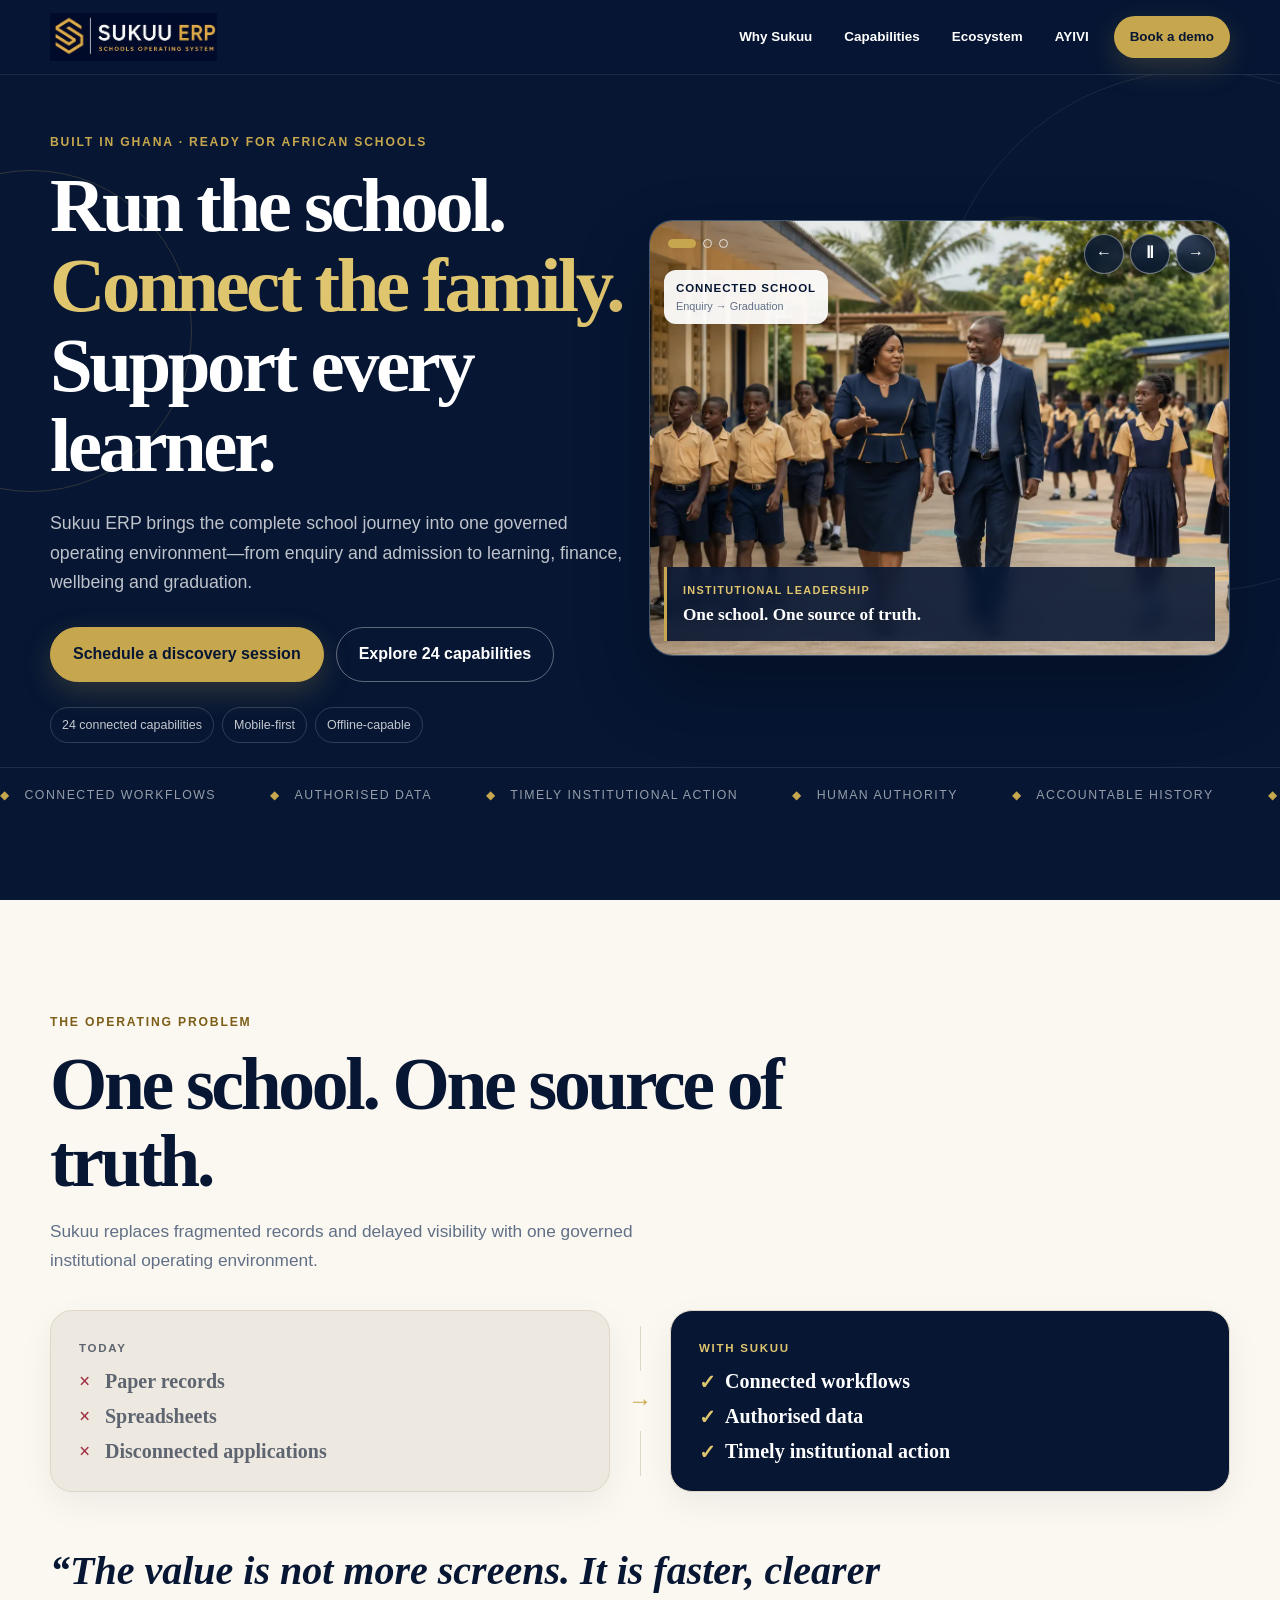
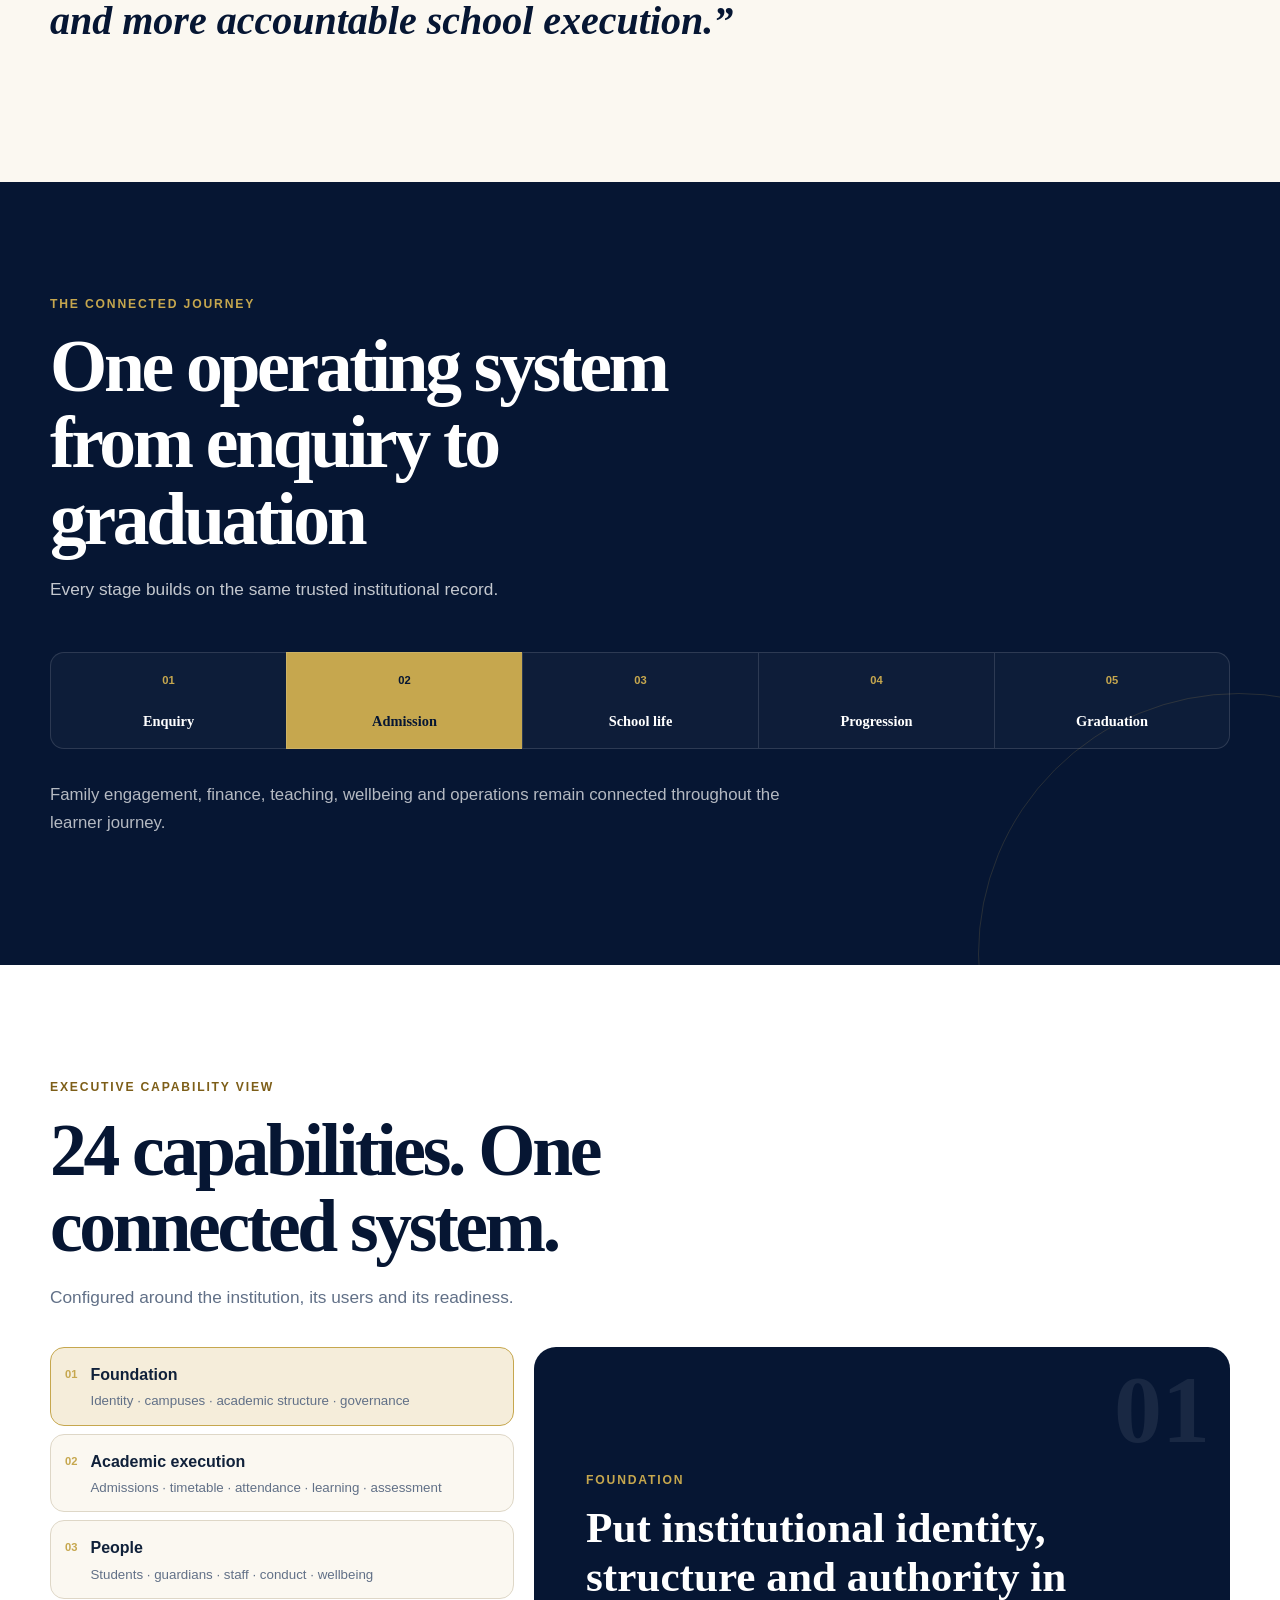
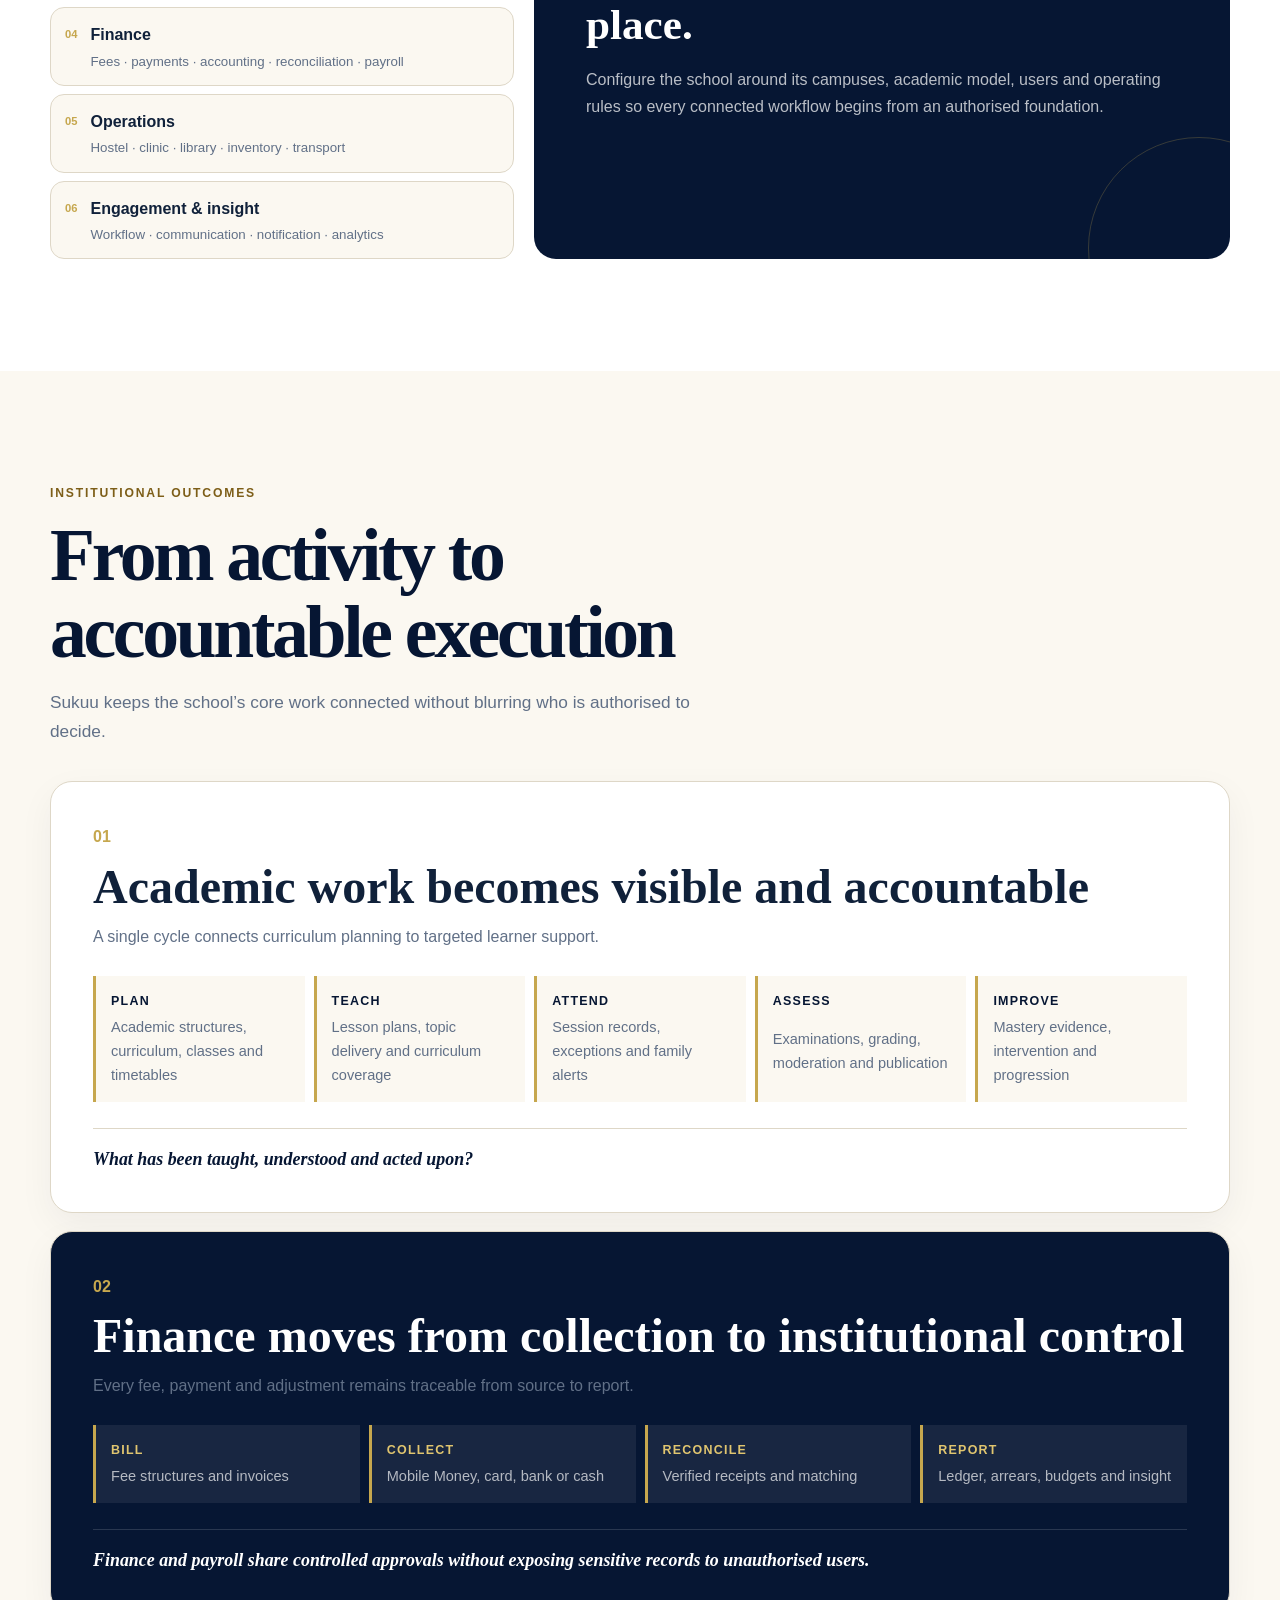
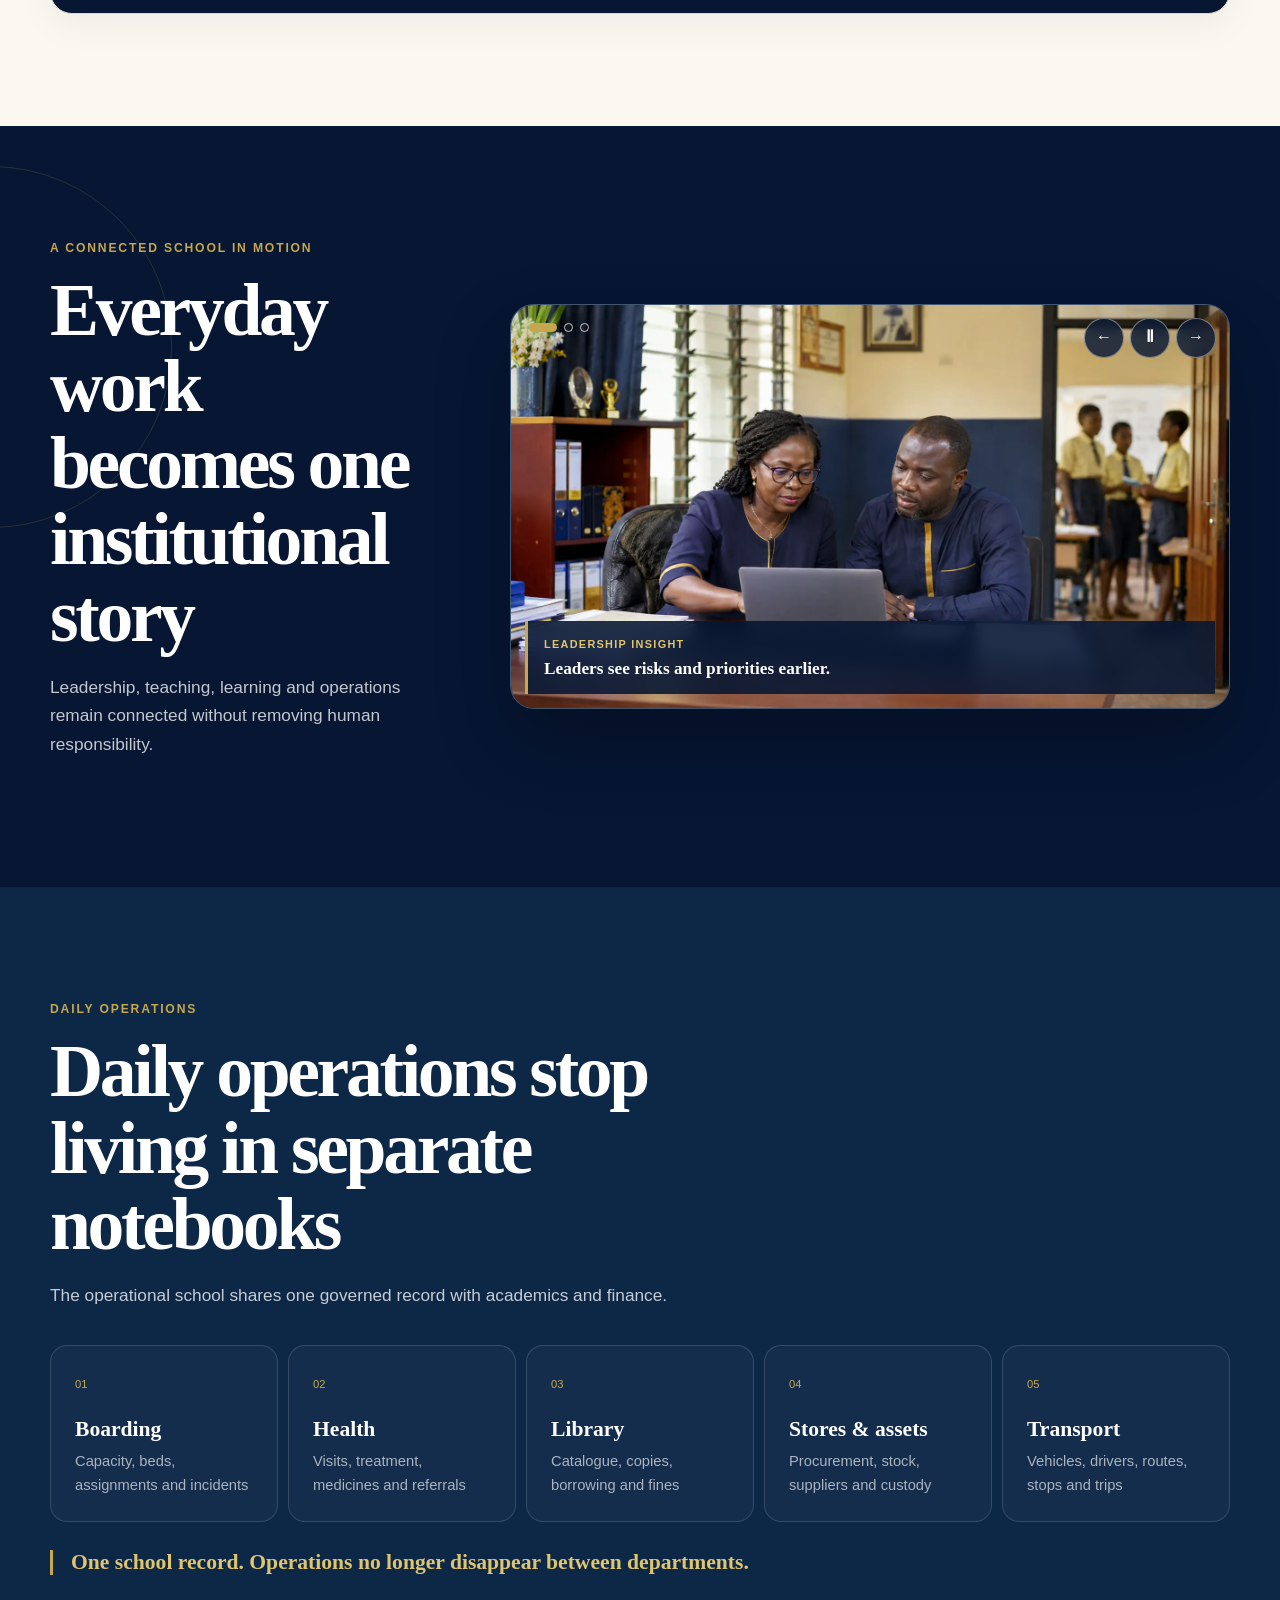
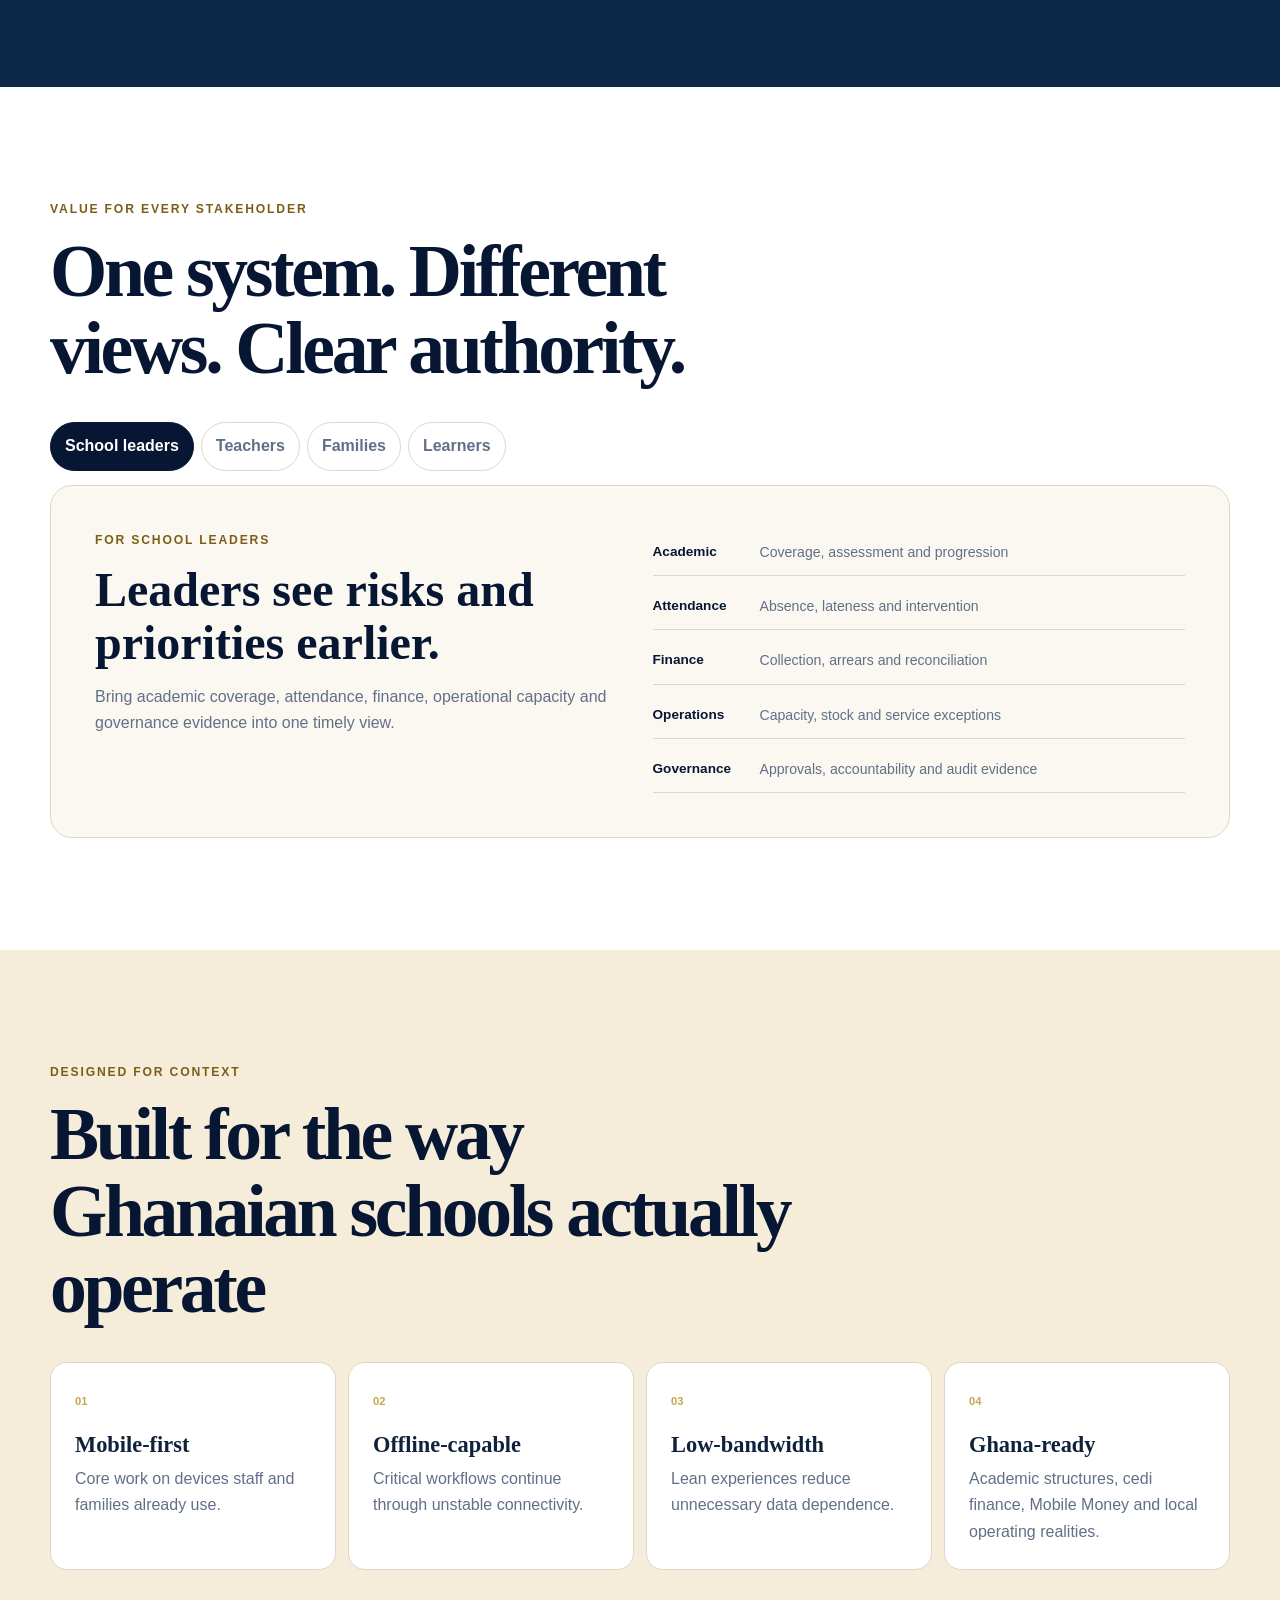
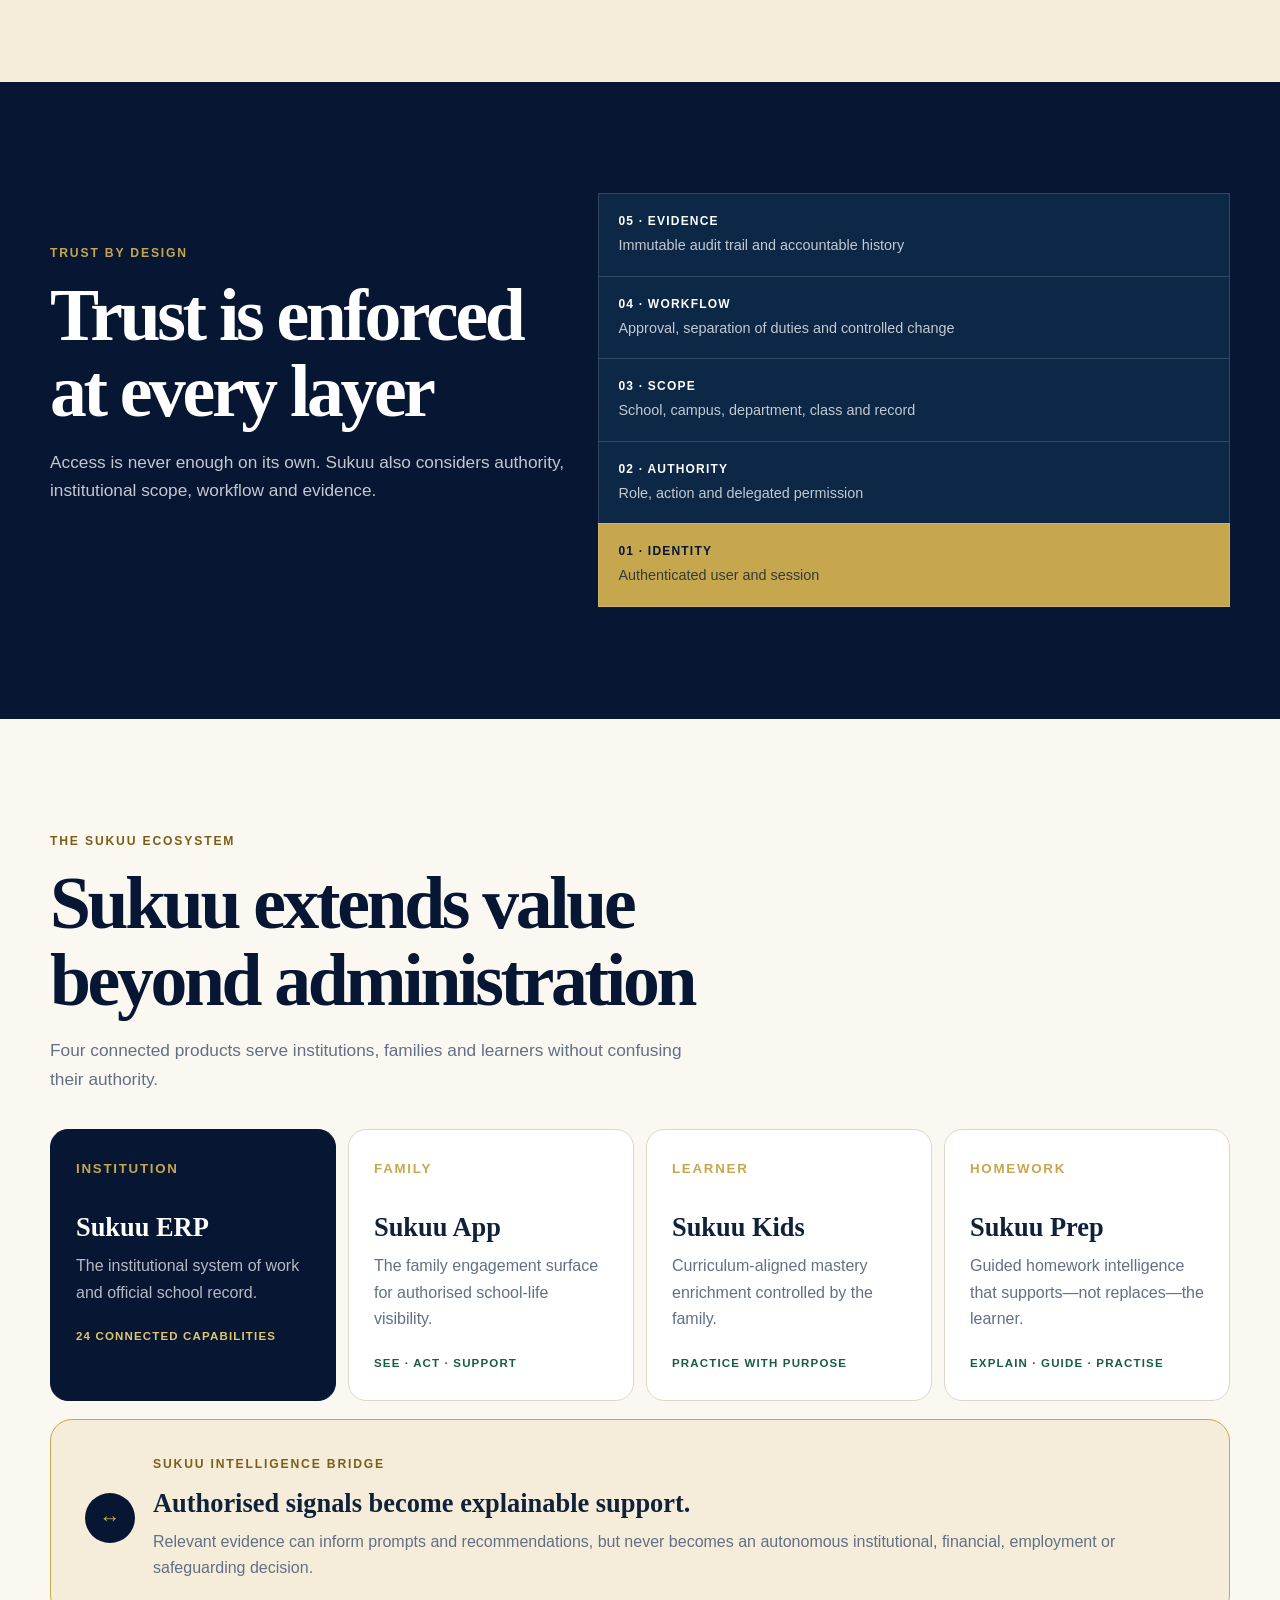
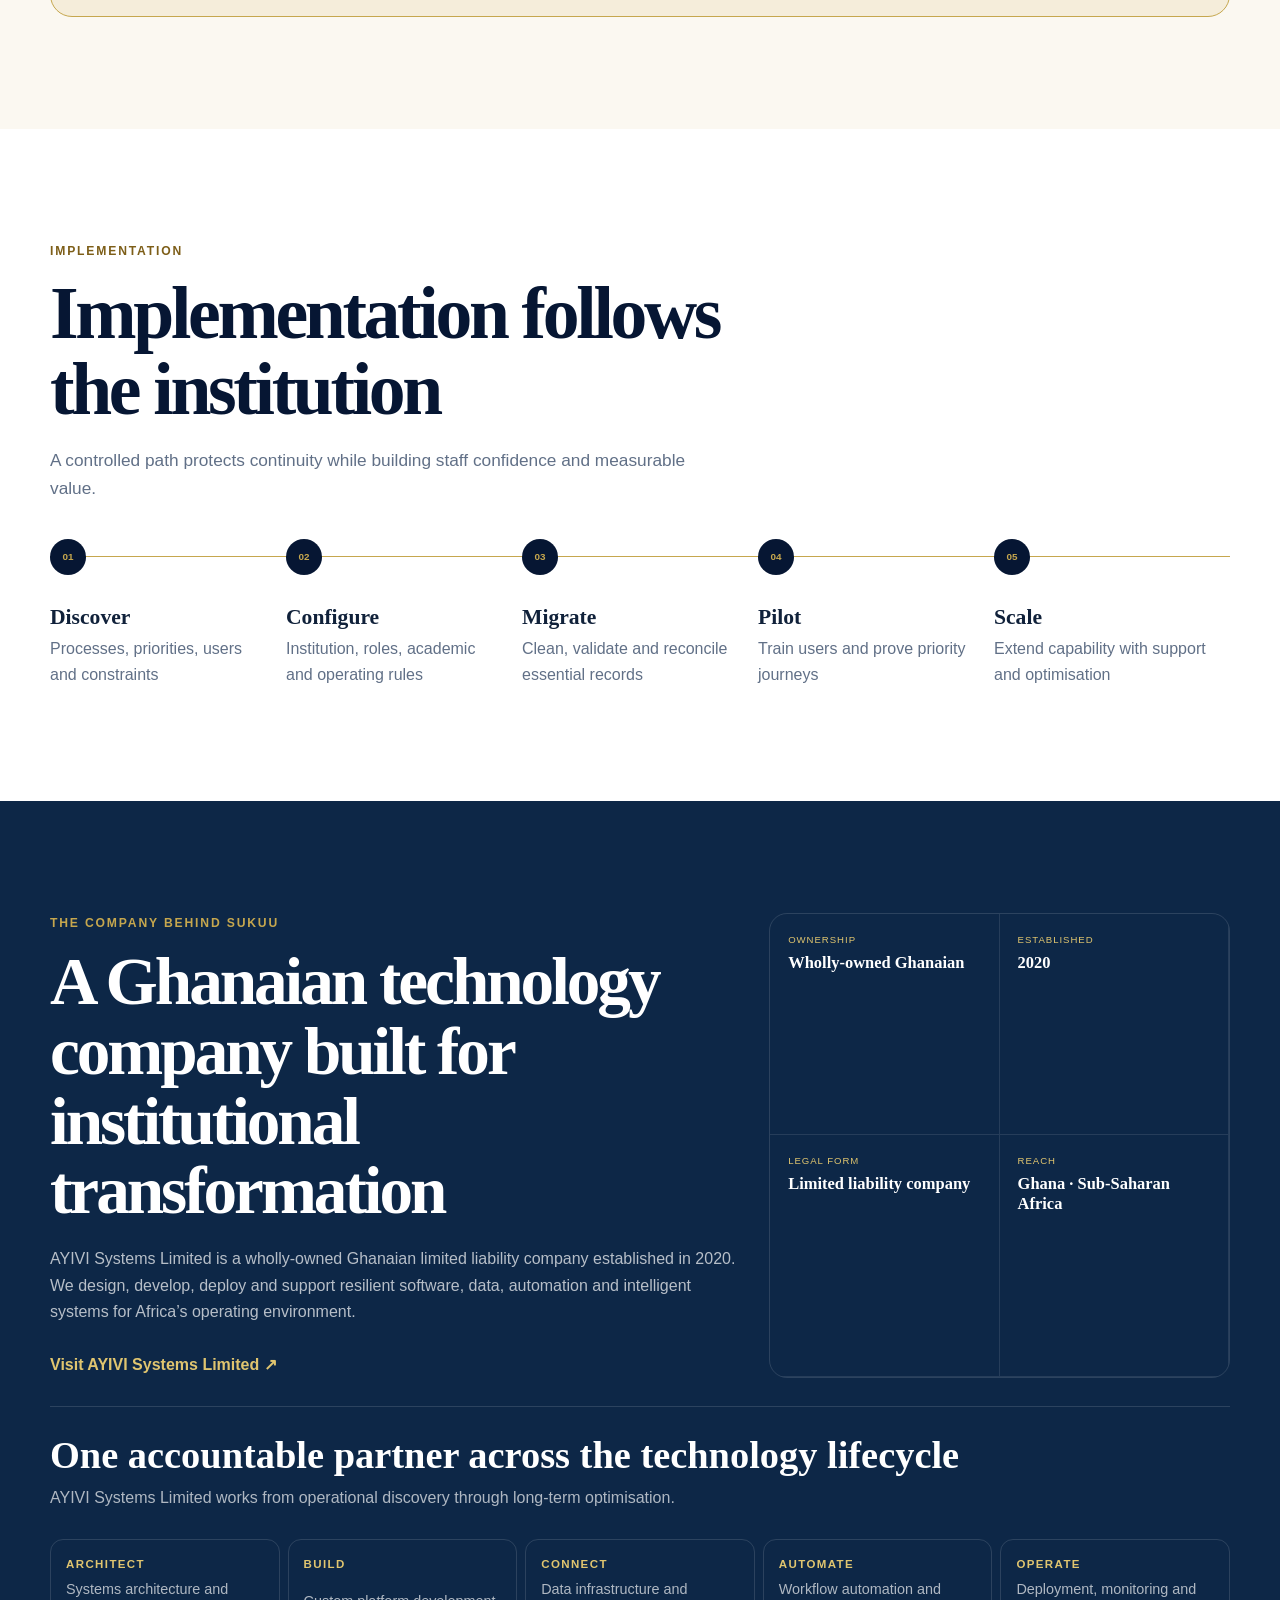
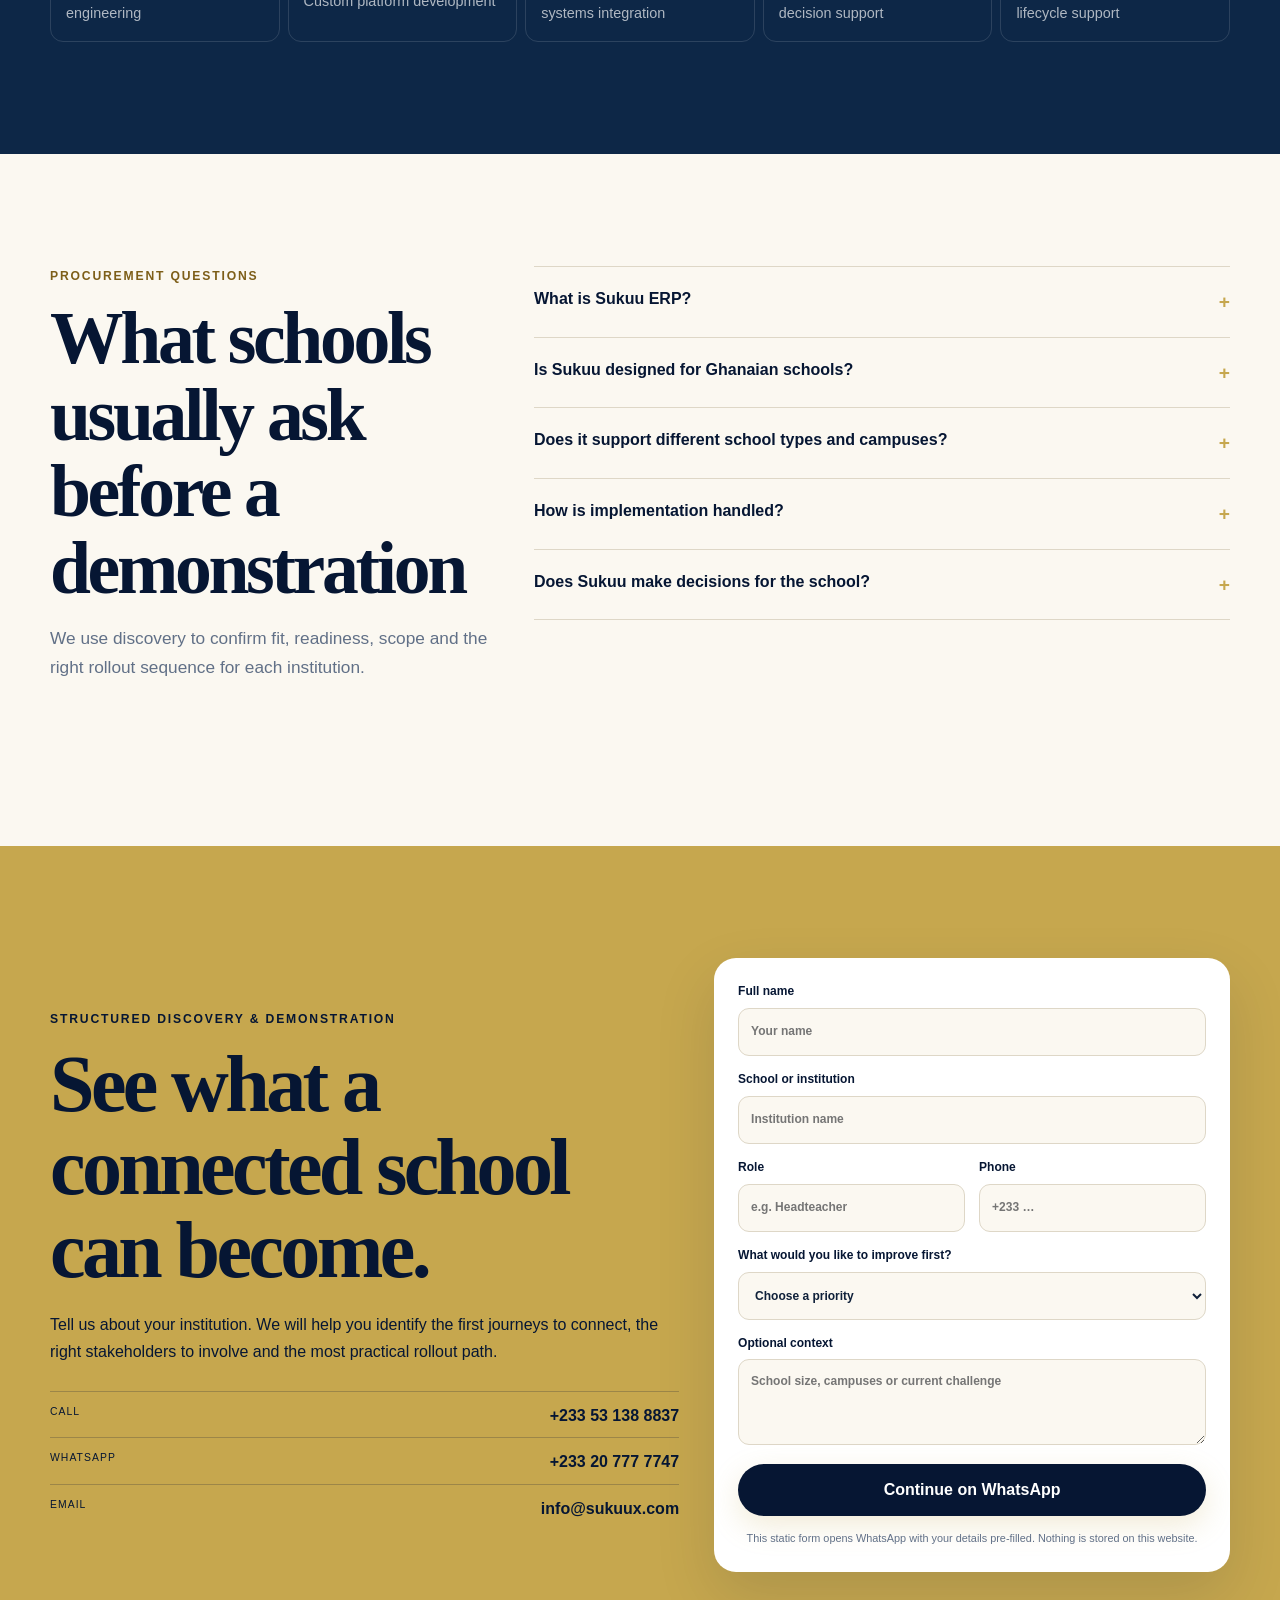
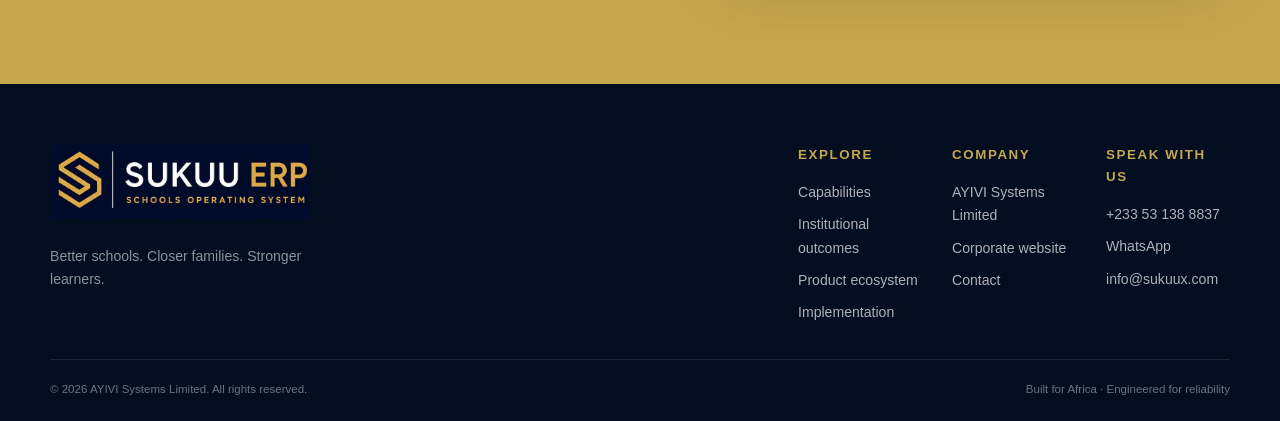
==== index.html @ a7140081 "Launch comprehensive Sukuu ERP website - Fix apple-touch-icon.png transparent background (was render" ====
<!doctype html>
<html lang="en-GH">
<head>
  <meta charset="utf-8">
  <meta name="viewport" content="width=device-width,initial-scale=1,viewport-fit=cover">
  <title>Sukuu ERP | Ghana's Connected School Operating System</title>
  <meta name="description" content="Run the school, connect families and support every learner with Sukuu ERP: 24 connected capabilities built in Ghana for academic, finance, people and school operations.">
  <meta name="author" content="AYIVI Systems Limited">
  <meta name="application-name" content="Sukuu ERP">
  <meta name="robots" content="index,follow,max-image-preview:large,max-snippet:-1,max-video-preview:-1">
  <meta name="googlebot" content="index,follow,max-image-preview:large,max-snippet:-1,max-video-preview:-1">
  <meta name="theme-color" content="#061633">
  <meta name="color-scheme" content="light">
  <link rel="canonical" href="https://sukuux.com/">
  <link rel="alternate" hreflang="en-GH" href="https://sukuux.com/">
  <link rel="alternate" hreflang="x-default" href="https://sukuux.com/">
  <link rel="icon" href="/favicon.ico" sizes="any">
  <link rel="icon" type="image/png" sizes="48x48" href="/assets/icons/favicon-48x48.png">
  <link rel="icon" type="image/png" sizes="192x192" href="/assets/icons/icon-192.png">
  <link rel="apple-touch-icon" sizes="180x180" href="/assets/icons/apple-touch-icon.png">
  <link rel="manifest" href="/site.webmanifest">
  <link rel="stylesheet" href="assets/css/styles.css">

  <meta property="og:type" content="website">
  <meta property="og:site_name" content="Sukuu ERP">
  <meta property="og:locale" content="en_GH">
  <meta property="og:title" content="Sukuu ERP | One school. One source of truth.">
  <meta property="og:description" content="A connected operating system for the complete school journey—built in Ghana for African education realities.">
  <meta property="og:url" content="https://sukuux.com/">
  <meta property="og:image" content="https://sukuux.com/assets/social/sukuu-social-share-1200x630.png">
  <meta property="og:image:width" content="1200">
  <meta property="og:image:height" content="630">
  <meta property="og:image:alt" content="Sukuu ERP—one connected operating system for schools, families and learners.">
  <meta name="twitter:card" content="summary_large_image">
  <meta name="twitter:title" content="Sukuu ERP | One school. One source of truth.">
  <meta name="twitter:description" content="24 connected capabilities for faster, clearer and more accountable school execution.">
  <meta name="twitter:image" content="https://sukuux.com/assets/social/sukuu-social-share-1200x630.png">

  <script type="application/ld+json">
  {
    "@context":"https://schema.org",
    "@graph":[
      {"@type":"Organization","@id":"https://sukuux.com/#publisher","name":"AYIVI Systems Limited","url":"https://www.ayivisolutions.com/","foundingDate":"2020","areaServed":[{"@type":"Country","name":"Ghana"},{"@type":"Place","name":"Sub-Saharan Africa"}],"contactPoint":[{"@type":"ContactPoint","contactType":"sales","telephone":"+233531388837","email":"info@sukuux.com","availableLanguage":["English"]}]},
      {"@type":"WebSite","@id":"https://sukuux.com/#website","url":"https://sukuux.com/","name":"Sukuu ERP","description":"A connected school operating system built in Ghana.","inLanguage":"en-GH","publisher":{"@id":"https://sukuux.com/#publisher"}},
      {"@type":"SoftwareApplication","@id":"https://sukuux.com/#software","name":"Sukuu ERP","alternateName":"Sukuu Operating System","applicationCategory":"BusinessApplication","applicationSubCategory":"School management system","operatingSystem":"Web and mobile","url":"https://sukuux.com/","description":"A connected institutional school operating system bringing academics, people, finance, operations, engagement and insight together.","publisher":{"@id":"https://sukuux.com/#publisher"},"areaServed":[{"@type":"Country","name":"Ghana"},{"@type":"Place","name":"Sub-Saharan Africa"}],"audience":{"@type":"Audience","audienceType":"Schools, school leaders, educators, administrators, families and learners"}},
      {"@type":"FAQPage","mainEntity":[
        {"@type":"Question","name":"What is Sukuu ERP?","acceptedAnswer":{"@type":"Answer","text":"Sukuu ERP is a connected institutional operating system that helps schools manage academic work, people, finance, daily operations, communication and leadership insight from one governed environment."}},
        {"@type":"Question","name":"Is Sukuu designed for Ghanaian schools?","acceptedAnswer":{"@type":"Answer","text":"Yes. Sukuu is mobile-first, low-bandwidth conscious, offline-capable for critical work and designed around Ghanaian academic, currency, payment and operating realities."}},
        {"@type":"Question","name":"Does Sukuu support multiple campuses?","acceptedAnswer":{"@type":"Answer","text":"Yes. Sukuu can be configured around an institution's campuses, departments, academic structures, roles and operating policies."}},
        {"@type":"Question","name":"How is implementation handled?","acceptedAnswer":{"@type":"Answer","text":"Implementation follows five controlled stages: discover, configure, migrate, pilot and scale. The priority is to prove the most important school journeys before expanding."}},
        {"@type":"Question","name":"Does Sukuu make decisions for schools?","acceptedAnswer":{"@type":"Answer","text":"No. Sukuu provides authorised evidence, explainable prompts and recommendations. Institutional, safeguarding, academic, financial and employment authority remains with accountable people."}}
      ]}
    ]
  }
  </script>
</head>
<body>
  <a class="skip-link" href="#main">Skip to main content</a>
  <header class="site-header" id="top">
    <span class="scroll-progress" aria-hidden="true"></span>
    <div class="container nav-wrap">
      <a class="brand" href="#top" aria-label="Sukuu ERP home"><img class="brand-logo" src="assets/brand/sukuu-erp-official-logo.webp" width="720" height="206" alt="Sukuu ERP — Schools Operating System"></a>
      <button class="menu-toggle" type="button" aria-expanded="false" aria-controls="primary-nav"><span></span><span></span><span></span><span class="sr-only">Open menu</span></button>
      <nav id="primary-nav" class="primary-nav" aria-label="Primary navigation">
        <a href="#why">Why Sukuu</a>
        <a href="#capabilities">Capabilities</a>
        <a href="#ecosystem">Ecosystem</a>
        <a href="#company">AYIVI</a>
        <a class="button button-small" href="#demo">Book a demo</a>
      </nav>
    </div>
  </header>

  <main id="main">
    <section class="hero">
      <div class="hero-glow" aria-hidden="true"></div>
      <div class="container hero-grid">
        <div class="hero-copy reveal">
          <p class="eyebrow">Built in Ghana · Ready for African schools</p>
          <h1>Run the school.<br><span>Connect the family.</span><br>Support every learner.</h1>
          <p class="hero-lead">Sukuu ERP brings the complete school journey into one governed operating environment—from enquiry and admission to learning, finance, wellbeing and graduation.</p>
          <div class="button-row">
            <a class="button" href="#demo">Schedule a discovery session</a>
            <a class="button button-ghost" href="#capabilities">Explore 24 capabilities</a>
          </div>
          <div class="hero-proof" aria-label="Sukuu strengths">
            <span>24 connected capabilities</span><span>Mobile-first</span><span>Offline-capable</span>
          </div>
        </div>
        <div class="media-carousel hero-carousel reveal" data-carousel data-interval="5200" aria-label="Sukuu school environment stories">
          <div class="carousel-viewport">
            <figure class="carousel-slide active" data-slide><img src="assets/images/ghana-school-leadership.webp" width="1600" height="900" fetchpriority="high" alt="Ghanaian private basic-school leaders walking through campus with primary and junior-high learners"><figcaption><small>Institutional leadership</small><strong>One school. One source of truth.</strong></figcaption></figure>
            <figure class="carousel-slide" data-slide><img src="assets/images/ghana-classroom-learning.webp" width="1600" height="900" loading="lazy" alt="Ghanaian lower-primary teacher guiding pupils in a private-school classroom"><figcaption><small>Academic execution</small><strong>Teaching becomes visible and accountable.</strong></figcaption></figure>
            <figure class="carousel-slide" data-slide><img src="assets/images/ghana-family-engagement.webp" width="1600" height="900" loading="lazy" alt="Ghanaian father and lower-primary son reviewing a school update together"><figcaption><small>Family engagement</small><strong>Families receive timely, actionable visibility.</strong></figcaption></figure>
          </div>
          <div class="carousel-badge"><b>Connected school</b><span>Enquiry → Graduation</span></div>
          <div class="carousel-controls"><button type="button" data-carousel-prev aria-label="Previous slide">←</button><button type="button" data-carousel-toggle aria-label="Pause slideshow" aria-pressed="false">Ⅱ</button><button type="button" data-carousel-next aria-label="Next slide">→</button></div>
          <div class="carousel-dots" role="group" aria-label="Choose hero slide"><button class="active" type="button" data-carousel-dot="0" aria-label="Show leadership slide" aria-current="true"></button><button type="button" data-carousel-dot="1" aria-label="Show classroom slide"></button><button type="button" data-carousel-dot="2" aria-label="Show family slide"></button></div>
        </div>
      </div>
      <div class="principles" aria-label="Platform principles"><div class="ticker"><span>Connected workflows</span><span>Authorised data</span><span>Timely institutional action</span><span>Human authority</span><span>Accountable history</span><span>Connected workflows</span></div></div>
    </section>

    <section class="section problem" id="why">
      <div class="container">
        <div class="section-head reveal"><p class="eyebrow">The operating problem</p><h2>One school. One source of truth.</h2><p>Sukuu replaces fragmented records and delayed visibility with one governed institutional operating environment.</p></div>
        <div class="before-after reveal">
          <article class="state-card state-before"><p>Today</p><ul><li>Paper records</li><li>Spreadsheets</li><li>Disconnected applications</li></ul></article>
          <div class="transform" aria-hidden="true"><span></span><b>→</b><span></span></div>
          <article class="state-card state-after"><p>With Sukuu</p><ul><li>Connected workflows</li><li>Authorised data</li><li>Timely institutional action</li></ul></article>
        </div>
        <blockquote class="statement reveal">“The value is not more screens. It is faster, clearer and more accountable school execution.”</blockquote>
      </div>
    </section>

    <section class="section journey" id="journey">
      <div class="container">
        <div class="section-head light reveal"><p class="eyebrow">The connected journey</p><h2>One operating system from enquiry to graduation</h2><p>Every stage builds on the same trusted institutional record.</p></div>
        <ol class="journey-track reveal">
          <li class="active"><b>01</b><span>Enquiry</span></li><li><b>02</b><span>Admission</span></li><li><b>03</b><span>School life</span></li><li><b>04</b><span>Progression</span></li><li><b>05</b><span>Graduation</span></li>
        </ol>
        <p class="journey-note reveal">Family engagement, finance, teaching, wellbeing and operations remain connected throughout the learner journey.</p>
      </div>
    </section>

    <section class="section capabilities" id="capabilities">
      <div class="container">
        <div class="section-head reveal"><p class="eyebrow">Executive capability view</p><h2>24 capabilities. One connected system.</h2><p>Configured around the institution, its users and its readiness.</p></div>
        <div class="cluster-layout reveal">
          <div class="cluster-tabs" role="tablist" aria-label="Capability clusters">
            <button class="cluster-tab active" role="tab" aria-selected="true" data-cluster="foundation"><b>01</b><span>Foundation<small>Identity · campuses · academic structure · governance</small></span></button>
            <button class="cluster-tab" role="tab" aria-selected="false" data-cluster="academic"><b>02</b><span>Academic execution<small>Admissions · timetable · attendance · learning · assessment</small></span></button>
            <button class="cluster-tab" role="tab" aria-selected="false" data-cluster="people"><b>03</b><span>People<small>Students · guardians · staff · conduct · wellbeing</small></span></button>
            <button class="cluster-tab" role="tab" aria-selected="false" data-cluster="finance"><b>04</b><span>Finance<small>Fees · payments · accounting · reconciliation · payroll</small></span></button>
            <button class="cluster-tab" role="tab" aria-selected="false" data-cluster="operations"><b>05</b><span>Operations<small>Hostel · clinic · library · inventory · transport</small></span></button>
            <button class="cluster-tab" role="tab" aria-selected="false" data-cluster="engagement"><b>06</b><span>Engagement &amp; insight<small>Workflow · communication · notification · analytics</small></span></button>
          </div>
          <div class="cluster-panel" id="cluster-panel" role="tabpanel" aria-live="polite">
            <span class="panel-number">01</span><p class="eyebrow">Foundation</p><h3>Put institutional identity, structure and authority in place.</h3><p>Configure the school around its campuses, academic model, users and operating rules so every connected workflow begins from an authorised foundation.</p>
          </div>
        </div>
      </div>
    </section>

    <section class="section outcomes" id="outcomes">
      <div class="container">
        <div class="section-head reveal"><p class="eyebrow">Institutional outcomes</p><h2>From activity to accountable execution</h2><p>Sukuu keeps the school’s core work connected without blurring who is authorised to decide.</p></div>
        <div class="outcome-block reveal">
          <div class="outcome-intro"><span>01</span><h3>Academic work becomes visible and accountable</h3><p>A single cycle connects curriculum planning to targeted learner support.</p></div>
          <ol class="process-grid academic-process"><li><b>Plan</b><span>Academic structures, curriculum, classes and timetables</span></li><li><b>Teach</b><span>Lesson plans, topic delivery and curriculum coverage</span></li><li><b>Attend</b><span>Session records, exceptions and family alerts</span></li><li><b>Assess</b><span>Examinations, grading, moderation and publication</span></li><li><b>Improve</b><span>Mastery evidence, intervention and progression</span></li></ol>
          <blockquote>What has been taught, understood and acted upon?</blockquote>
        </div>
        <div class="outcome-block finance-block reveal">
          <div class="outcome-intro"><span>02</span><h3>Finance moves from collection to institutional control</h3><p>Every fee, payment and adjustment remains traceable from source to report.</p></div>
          <ol class="process-grid finance-process"><li><b>Bill</b><span>Fee structures and invoices</span></li><li><b>Collect</b><span>Mobile Money, card, bank or cash</span></li><li><b>Reconcile</b><span>Verified receipts and matching</span></li><li><b>Report</b><span>Ledger, arrears, budgets and insight</span></li></ol>
          <blockquote>Finance and payroll share controlled approvals without exposing sensitive records to unauthorised users.</blockquote>
        </div>
      </div>
    </section>

    <section class="section school-stories" aria-labelledby="school-stories-title">
      <div class="container school-stories-grid">
        <div class="section-head light reveal"><p class="eyebrow">A connected school in motion</p><h2 id="school-stories-title">Everyday work becomes one institutional story</h2><p>Leadership, teaching, learning and operations remain connected without removing human responsibility.</p></div>
        <div class="media-carousel story-carousel reveal" data-carousel data-interval="6000" aria-label="Connected school stories">
          <div class="carousel-viewport">
            <figure class="carousel-slide active" data-slide><img src="assets/images/ghana-school-administration.webp" width="1600" height="900" loading="lazy" alt="Ghanaian private basic-school leaders reviewing institutional records together"><figcaption><small>Leadership insight</small><strong>Leaders see risks and priorities earlier.</strong></figcaption></figure>
            <figure class="carousel-slide" data-slide><img src="assets/images/ghana-science-learning.webp" width="1600" height="900" loading="lazy" alt="Ghanaian junior-high learners completing a supervised STEM activity in a private school"><figcaption><small>Learner progress</small><strong>Evidence supports purposeful teaching and intervention.</strong></figcaption></figure>
            <figure class="carousel-slide" data-slide><img src="assets/images/ghana-school-operations.webp" width="1600" height="900" loading="lazy" alt="Lower-primary and junior-high pupils arriving at a Ghanaian private basic school"><figcaption><small>Daily operations</small><strong>Important work no longer disappears between departments.</strong></figcaption></figure>
          </div>
          <div class="carousel-controls"><button type="button" data-carousel-prev aria-label="Previous slide">←</button><button type="button" data-carousel-toggle aria-label="Pause slideshow" aria-pressed="false">Ⅱ</button><button type="button" data-carousel-next aria-label="Next slide">→</button></div>
          <div class="carousel-dots" role="group" aria-label="Choose school story"><button class="active" type="button" data-carousel-dot="0" aria-label="Show leadership story" aria-current="true"></button><button type="button" data-carousel-dot="1" aria-label="Show learner story"></button><button type="button" data-carousel-dot="2" aria-label="Show operations story"></button></div>
        </div>
      </div>
    </section>

    <section class="section operations-story">
      <div class="container">
        <div class="section-head light reveal"><p class="eyebrow">Daily operations</p><h2>Daily operations stop living in separate notebooks</h2><p>The operational school shares one governed record with academics and finance.</p></div>
        <div class="ops-grid reveal"><article><span>01</span><h3>Boarding</h3><p>Capacity, beds, assignments and incidents</p></article><article><span>02</span><h3>Health</h3><p>Visits, treatment, medicines and referrals</p></article><article><span>03</span><h3>Library</h3><p>Catalogue, copies, borrowing and fines</p></article><article><span>04</span><h3>Stores &amp; assets</h3><p>Procurement, stock, suppliers and custody</p></article><article><span>05</span><h3>Transport</h3><p>Vehicles, drivers, routes, stops and trips</p></article></div>
        <p class="ops-note reveal">One school record. Operations no longer disappear between departments.</p>
      </div>
    </section>

    <section class="section stakeholders" id="stakeholders">
      <div class="container">
        <div class="section-head reveal"><p class="eyebrow">Value for every stakeholder</p><h2>One system. Different views. Clear authority.</h2></div>
        <div class="stakeholder-tabs reveal" role="tablist"><button class="stake-tab active" data-stake="leaders" aria-selected="true">School leaders</button><button class="stake-tab" data-stake="teachers" aria-selected="false">Teachers</button><button class="stake-tab" data-stake="families" aria-selected="false">Families</button><button class="stake-tab" data-stake="learners" aria-selected="false">Learners</button></div>
        <div class="stake-panel reveal" id="stake-panel">
          <div><p class="eyebrow">For school leaders</p><h3>Leaders see risks and priorities earlier.</h3><p>Bring academic coverage, attendance, finance, operational capacity and governance evidence into one timely view.</p></div>
          <ul><li><b>Academic</b><span>Coverage, assessment and progression</span></li><li><b>Attendance</b><span>Absence, lateness and intervention</span></li><li><b>Finance</b><span>Collection, arrears and reconciliation</span></li><li><b>Operations</b><span>Capacity, stock and service exceptions</span></li><li><b>Governance</b><span>Approvals, accountability and audit evidence</span></li></ul>
        </div>
      </div>
    </section>

    <section class="section ghana-ready">
      <div class="container">
        <div class="section-head reveal"><p class="eyebrow">Designed for context</p><h2>Built for the way Ghanaian schools actually operate</h2></div>
        <div class="promise-grid reveal"><article><span>01</span><h3>Mobile-first</h3><p>Core work on devices staff and families already use.</p></article><article><span>02</span><h3>Offline-capable</h3><p>Critical workflows continue through unstable connectivity.</p></article><article><span>03</span><h3>Low-bandwidth</h3><p>Lean experiences reduce unnecessary data dependence.</p></article><article><span>04</span><h3>Ghana-ready</h3><p>Academic structures, cedi finance, Mobile Money and local operating realities.</p></article></div>
      </div>
    </section>

    <section class="section trust">
      <div class="container trust-grid">
        <div class="section-head light reveal"><p class="eyebrow">Trust by design</p><h2>Trust is enforced at every layer</h2><p>Access is never enough on its own. Sukuu also considers authority, institutional scope, workflow and evidence.</p></div>
        <ol class="trust-stack reveal"><li><b>01 · Identity</b><span>Authenticated user and session</span></li><li><b>02 · Authority</b><span>Role, action and delegated permission</span></li><li><b>03 · Scope</b><span>School, campus, department, class and record</span></li><li><b>04 · Workflow</b><span>Approval, separation of duties and controlled change</span></li><li><b>05 · Evidence</b><span>Immutable audit trail and accountable history</span></li></ol>
      </div>
    </section>

    <section class="section ecosystem" id="ecosystem">
      <div class="container">
        <div class="section-head reveal"><p class="eyebrow">The Sukuu ecosystem</p><h2>Sukuu extends value beyond administration</h2><p>Four connected products serve institutions, families and learners without confusing their authority.</p></div>
        <div class="product-grid reveal"><article class="featured"><small>Institution</small><h3>Sukuu ERP</h3><p>The institutional system of work and official school record.</p><span>24 connected capabilities</span></article><article><small>Family</small><h3>Sukuu App</h3><p>The family engagement surface for authorised school-life visibility.</p><span>See · act · support</span></article><article><small>Learner</small><h3>Sukuu Kids</h3><p>Curriculum-aligned mastery enrichment controlled by the family.</p><span>Practice with purpose</span></article><article><small>Homework</small><h3>Sukuu Prep</h3><p>Guided homework intelligence that supports—not replaces—the learner.</p><span>Explain · guide · practise</span></article></div>
        <div class="bridge reveal"><div class="bridge-icon" aria-hidden="true">↔</div><div><p class="eyebrow">Sukuu Intelligence Bridge</p><h3>Authorised signals become explainable support.</h3><p>Relevant evidence can inform prompts and recommendations, but never becomes an autonomous institutional, financial, employment or safeguarding decision.</p></div></div>
      </div>
    </section>

    <section class="section implementation" id="implementation">
      <div class="container">
        <div class="section-head reveal"><p class="eyebrow">Implementation</p><h2>Implementation follows the institution</h2><p>A controlled path protects continuity while building staff confidence and measurable value.</p></div>
        <ol class="implementation-track reveal"><li><b>01</b><h3>Discover</h3><p>Processes, priorities, users and constraints</p></li><li><b>02</b><h3>Configure</h3><p>Institution, roles, academic and operating rules</p></li><li><b>03</b><h3>Migrate</h3><p>Clean, validate and reconcile essential records</p></li><li><b>04</b><h3>Pilot</h3><p>Train users and prove priority journeys</p></li><li><b>05</b><h3>Scale</h3><p>Extend capability with support and optimisation</p></li></ol>
      </div>
    </section>

    <section class="section company" id="company">
      <div class="container company-grid">
        <div class="company-intro reveal"><p class="eyebrow">The company behind Sukuu</p><h2>A Ghanaian technology company built for institutional transformation</h2><p>AYIVI Systems Limited is a wholly-owned Ghanaian limited liability company established in 2020. We design, develop, deploy and support resilient software, data, automation and intelligent systems for Africa’s operating environment.</p><a class="text-link" href="https://www.ayivisolutions.com/" target="_blank" rel="noopener">Visit AYIVI Systems Limited <span>↗</span></a></div>
        <div class="company-facts reveal"><div><small>Ownership</small><strong>Wholly-owned Ghanaian</strong></div><div><small>Established</small><strong>2020</strong></div><div><small>Legal form</small><strong>Limited liability company</strong></div><div><small>Reach</small><strong>Ghana · Sub-Saharan Africa</strong></div></div>
        <div class="services-heading reveal"><h3>One accountable partner across the technology lifecycle</h3><p>AYIVI Systems Limited works from operational discovery through long-term optimisation.</p></div>
        <div class="services reveal"><article><b>Architect</b><span>Systems architecture and engineering</span></article><article><b>Build</b><span>Custom platform development</span></article><article><b>Connect</b><span>Data infrastructure and systems integration</span></article><article><b>Automate</b><span>Workflow automation and decision support</span></article><article><b>Operate</b><span>Deployment, monitoring and lifecycle support</span></article></div>
      </div>
    </section>

    <section class="section faq" id="faq">
      <div class="container faq-grid">
        <div class="section-head reveal"><p class="eyebrow">Procurement questions</p><h2>What schools usually ask before a demonstration</h2><p>We use discovery to confirm fit, readiness, scope and the right rollout sequence for each institution.</p></div>
        <div class="accordion reveal">
          <details><summary>What is Sukuu ERP?<span>+</span></summary><p>A connected institutional operating system that helps schools manage academic work, people, finance, daily operations, communication and leadership insight from one governed environment.</p></details>
          <details><summary>Is Sukuu designed for Ghanaian schools?<span>+</span></summary><p>Yes. Sukuu is mobile-first, low-bandwidth conscious, offline-capable for critical work and designed around Ghanaian academic, currency, payment and operating realities.</p></details>
          <details><summary>Does it support different school types and campuses?<span>+</span></summary><p>Sukuu is configured around the institution. Discovery confirms campuses, departments, academic structures, roles, policies and the capabilities to activate first.</p></details>
          <details><summary>How is implementation handled?<span>+</span></summary><p>Through five controlled stages: discover, configure, migrate, pilot and scale. The priority is to prove the most important school journeys before expanding.</p></details>
          <details><summary>Does Sukuu make decisions for the school?<span>+</span></summary><p>No. Sukuu provides authorised evidence, explainable prompts and recommendations. Institutional, safeguarding, academic, financial and employment authority remains with accountable people.</p></details>
        </div>
      </div>
    </section>

    <section class="section demo" id="demo">
      <div class="container demo-grid">
        <div class="demo-copy reveal"><p class="eyebrow">Structured discovery &amp; demonstration</p><h2>See what a connected school can become.</h2><p>Tell us about your institution. We will help you identify the first journeys to connect, the right stakeholders to involve and the most practical rollout path.</p><div class="contact-list"><a href="tel:+233531388837"><small>Call</small><strong>+233 53 138 8837</strong></a><a href="https://wa.me/233207777747" target="_blank" rel="noopener"><small>WhatsApp</small><strong>+233 20 777 7747</strong></a><a href="mailto:info@sukuux.com"><small>Email</small><strong>info@sukuux.com</strong></a></div></div>
        <form class="demo-form reveal" id="demo-form">
          <label>Full name<input name="name" autocomplete="name" required placeholder="Your name"></label>
          <label>School or institution<input name="school" autocomplete="organization" required placeholder="Institution name"></label>
          <div class="form-row"><label>Role<input name="role" autocomplete="organization-title" placeholder="e.g. Headteacher"></label><label>Phone<input name="phone" type="tel" autocomplete="tel" required placeholder="+233 …"></label></div>
          <label>What would you like to improve first?<select name="priority" required><option value="">Choose a priority</option><option>Academic execution</option><option>Fees and finance</option><option>Admissions and records</option><option>Family engagement</option><option>Daily operations</option><option>Leadership visibility</option><option>Complete school transformation</option></select></label>
          <label>Optional context<textarea name="message" rows="3" placeholder="School size, campuses or current challenge"></textarea></label>
          <button class="button" type="submit">Continue on WhatsApp</button>
          <p class="form-note">This static form opens WhatsApp with your details pre-filled. Nothing is stored on this website.</p>
        </form>
      </div>
    </section>
  </main>

  <footer class="site-footer">
    <div class="container footer-grid"><div><a class="brand brand-footer" href="#top"><img class="brand-logo" src="assets/brand/sukuu-erp-official-logo.webp" width="720" height="206" alt="Sukuu ERP — Schools Operating System"></a><p>Better schools. Closer families. Stronger learners.</p></div><div><small>Explore</small><a href="#capabilities">Capabilities</a><a href="#outcomes">Institutional outcomes</a><a href="#ecosystem">Product ecosystem</a><a href="#implementation">Implementation</a></div><div><small>Company</small><a href="#company">AYIVI Systems Limited</a><a href="https://www.ayivisolutions.com/" target="_blank" rel="noopener">Corporate website</a><a href="mailto:info@sukuux.com">Contact</a></div><div><small>Speak with us</small><a href="tel:+233531388837">+233 53 138 8837</a><a href="https://wa.me/233207777747" target="_blank" rel="noopener">WhatsApp</a><a href="mailto:info@sukuux.com">info@sukuux.com</a></div></div>
    <div class="container footer-bottom"><span>© <span id="year">2026</span> AYIVI Systems Limited. All rights reserved.</span><span>Built for Africa · Engineered for reliability</span></div>
  </footer>
  <button class="back-to-top" type="button" aria-label="Back to top">↑</button>
  <noscript><style>.reveal{opacity:1!important;transform:none!important}</style></noscript>
  <script src="assets/js/app.js" defer></script>
</body>
</html>
---- assets/css/styles.css ----
:root{
  --navy:#061633;--navy-2:#0d2747;--navy-3:#15375d;--gold:#c6a74e;--gold-2:#e0c56f;
  --ivory:#f5edda;--paper:#fbf8f1;--white:#fff;--ink:#10213a;--muted:#617087;
  --green:#175d43;--red:#9f3242;--amber:#996b09;--border:#ded7c7;--gold-ink:#7d5e18;
  --shadow:0 24px 60px rgba(6,22,51,.13);--radius:22px;--max:1180px;
}
*{box-sizing:border-box}
html{scroll-behavior:smooth;scroll-padding-top:84px}
body{margin:0;color:var(--ink);background:var(--paper);font:400 16px/1.65 Arial,Helvetica,sans-serif;-webkit-font-smoothing:antialiased;overflow-x:hidden}
body.menu-open{overflow:hidden}
a{color:inherit;text-decoration:none}
button,input,select,textarea{font:inherit}
button{cursor:pointer}
img,svg{display:block;max-width:100%}
h1,h2,h3,p{margin-top:0}
h1,h2{font-family:Georgia,"Times New Roman",serif;letter-spacing:-.045em;line-height:1.04}
h3{line-height:1.2}
.container{width:min(calc(100% - 34px),var(--max));margin-inline:auto}
.section{padding:82px 0;position:relative}
.section-head{max-width:760px;margin-bottom:36px}
.section-head h2{font-size:clamp(2.35rem,8.5vw,4.6rem);margin:0 0 18px;color:var(--navy)}
.section-head p:last-child{font-size:1.08rem;color:var(--muted);max-width:660px}
.section-head.light h2,.section-head.light p:last-child{color:var(--white)}
.section-head.light p:last-child{opacity:.76}
.eyebrow{text-transform:uppercase;letter-spacing:.15em;font-size:.76rem!important;font-weight:800;color:var(--gold-ink);margin-bottom:14px}
.hero .eyebrow,.section-head.light .eyebrow,.cluster-panel .eyebrow,.company-intro .eyebrow{color:var(--gold)}
.skip-link{position:fixed;top:-80px;left:12px;z-index:9999;background:var(--gold);color:var(--navy);padding:12px 18px;border-radius:8px;font-weight:800}.skip-link:focus{top:12px}
.sr-only{position:absolute!important;width:1px!important;height:1px!important;padding:0!important;margin:-1px!important;overflow:hidden!important;clip:rect(0,0,0,0)!important;white-space:nowrap!important;border:0!important}
.reveal{opacity:1;transform:none}.has-motion .reveal{opacity:0;transform:translateY(24px);transition:opacity .75s ease,transform .75s ease}.has-motion .reveal.visible{opacity:1;transform:none}
@media(prefers-reduced-motion:reduce){html{scroll-behavior:auto}.reveal{opacity:1;transform:none;transition:none}*{animation-duration:.01ms!important;animation-iteration-count:1!important;transition-duration:.01ms!important}}

/* Navigation */
.site-header{position:fixed;inset:0 0 auto;z-index:1000;color:#fff;background:rgba(6,22,51,.94);border-bottom:1px solid rgba(255,255,255,.1);backdrop-filter:blur(14px)}
.scroll-progress{position:absolute;left:0;bottom:-1px;width:100%;height:2px;background:var(--gold);transform:scaleX(0);transform-origin:left center;will-change:transform}
.nav-wrap{height:74px;display:flex;align-items:center;justify-content:space-between}
.brand{display:flex;align-items:center;min-width:max-content}.brand-logo{display:block;width:auto;height:42px;object-fit:contain}
.menu-toggle{width:46px;height:46px;border:1px solid rgba(255,255,255,.2);border-radius:13px;background:transparent;display:grid;place-content:center;gap:5px}.menu-toggle span:not(.sr-only){display:block;width:20px;height:2px;background:#fff;transition:.25s}
.primary-nav{position:fixed;top:74px;right:0;bottom:0;width:min(88vw,370px);padding:24px;background:var(--navy);display:flex;flex-direction:column;gap:4px;transform:translateX(105%);transition:transform .3s ease;box-shadow:-20px 30px 60px rgba(0,0,0,.22)}
.primary-nav.open{transform:none}.primary-nav a{padding:14px 10px;border-bottom:1px solid rgba(255,255,255,.08);font-weight:700}.primary-nav .button{margin-top:16px;text-align:center;border-bottom:0}
.button{display:inline-flex;align-items:center;justify-content:center;min-height:50px;padding:13px 22px;border:1px solid var(--gold);border-radius:999px;background:var(--gold);color:var(--navy);font-weight:800;box-shadow:0 10px 30px rgba(198,167,78,.22);transition:transform .2s,background .2s,color .2s}
.button:hover,.button:focus-visible{transform:translateY(-2px);background:var(--gold-2)}
.button-ghost{background:transparent;color:#fff;border-color:rgba(255,255,255,.36);box-shadow:none}.button-ghost:hover{background:#fff;color:var(--navy);border-color:#fff}
.button-small{min-height:42px;padding:9px 18px}

/* Hero */
.hero{min-height:100svh;padding:120px 0 0;background:var(--navy);color:#fff;position:relative;overflow:hidden}
.hero::before{content:"";position:absolute;left:-130px;top:170px;width:320px;height:320px;border:1px solid rgba(198,167,78,.22);border-radius:50%}.hero::after{content:"";position:absolute;right:-180px;top:70px;width:520px;height:520px;border:1px solid rgba(255,255,255,.08);border-radius:50%}
.hero-glow{position:absolute;width:160px;height:160px;background:var(--gold);opacity:.06;right:14%;top:24%;border-radius:50%;box-shadow:0 0 100px 80px rgba(198,167,78,.05)}
.hero-grid{display:grid;gap:48px;position:relative;z-index:1}
.hero-copy h1{font-size:clamp(3.25rem,15vw,6.7rem);margin:0 0 24px;max-width:890px}.hero-copy h1 span{color:var(--gold-2)}
.hero-lead{font-size:1.11rem;max-width:680px;color:rgba(255,255,255,.74);margin-bottom:30px}
.button-row{display:flex;flex-direction:column;gap:12px;align-items:stretch}.hero-proof{display:flex;gap:8px;flex-wrap:wrap;margin-top:25px}.hero-proof span{font-size:.78rem;border:1px solid rgba(255,255,255,.17);border-radius:999px;padding:7px 11px;color:rgba(255,255,255,.76)}
.media-carousel{position:relative;border:1px solid rgba(255,255,255,.22);border-radius:24px;overflow:hidden;background:var(--navy-2);box-shadow:0 32px 72px rgba(0,0,0,.28);isolation:isolate}
.carousel-viewport{position:relative;aspect-ratio:4/3;overflow:hidden}.carousel-slide{position:absolute;inset:0;margin:0;opacity:0;visibility:hidden;transition:opacity .7s ease,visibility .7s ease}.carousel-slide.active{opacity:1;visibility:visible;z-index:1}.carousel-slide img{width:100%;height:100%;object-fit:cover;transform:scale(1.04);transition:transform 7s ease}.carousel-slide.active img{transform:scale(1)}
.carousel-slide figcaption{position:absolute;z-index:2;left:14px;right:14px;bottom:14px;padding:15px 16px;border-left:3px solid var(--gold);background:rgba(6,22,51,.88);color:#fff;backdrop-filter:blur(8px)}.carousel-slide figcaption small{display:block;color:var(--gold-2);font-size:.68rem;font-weight:800;letter-spacing:.12em;text-transform:uppercase}.carousel-slide figcaption strong{display:block;font:700 1.08rem/1.25 Georgia,serif;margin-top:4px}
.carousel-controls{position:absolute;z-index:5;right:13px;top:13px;display:flex;gap:6px}.carousel-controls button{width:40px;height:40px;border:1px solid rgba(255,255,255,.4);border-radius:50%;background:rgba(6,22,51,.8);color:#fff;font-weight:800;display:grid;place-items:center;backdrop-filter:blur(7px)}.carousel-controls button:hover,.carousel-controls button:focus-visible{background:var(--gold);border-color:var(--gold);color:var(--navy)}
.carousel-dots{position:absolute;z-index:5;left:18px;top:18px;display:flex;gap:7px}.carousel-dots button{width:9px;height:9px;padding:0;border:1px solid rgba(255,255,255,.75);border-radius:50%;background:transparent}.carousel-dots button.active{width:28px;border-radius:999px;background:var(--gold);border-color:var(--gold)}
.carousel-badge{position:absolute;z-index:4;left:14px;top:49px;background:rgba(255,255,255,.93);color:var(--navy);border-radius:12px;padding:9px 12px;display:grid;box-shadow:0 12px 30px rgba(0,0,0,.16)}.carousel-badge b{font-size:.72rem;text-transform:uppercase;letter-spacing:.08em}.carousel-badge span{font-size:.68rem;color:var(--muted)}
.school-stories{background:var(--navy);color:#fff;overflow:hidden}.school-stories::before{content:"";position:absolute;width:360px;height:360px;border:1px solid rgba(198,167,78,.18);border-radius:50%;left:-190px;top:40px}.school-stories-grid{position:relative;z-index:1}.story-carousel .carousel-viewport{aspect-ratio:4/3}
.principles{margin-top:24px;border-top:1px solid rgba(255,255,255,.1);overflow:hidden}.ticker{display:flex;width:max-content;animation:ticker 25s linear infinite;padding:17px 0}.ticker span{color:rgba(255,255,255,.58);font-size:.77rem;text-transform:uppercase;letter-spacing:.12em;margin-right:54px}.ticker span::before{content:"◆";color:var(--gold);margin-right:14px}@keyframes ticker{to{transform:translateX(-50%)}}

/* Problem and journey */
.problem{background:var(--paper)}
.before-after{display:grid;gap:18px}.state-card{border-radius:var(--radius);padding:28px;border:1px solid var(--border);box-shadow:0 12px 34px rgba(6,22,51,.06)}.state-card>p{text-transform:uppercase;letter-spacing:.15em;font-size:.72rem;font-weight:800}.state-card ul{list-style:none;padding:0;margin:0;display:grid;gap:12px}.state-card li{font:700 1.25rem Georgia,serif;padding-left:26px;position:relative}.state-card li::before{position:absolute;left:0}.state-before{background:#ede9e0;color:#5e6470}.state-before li::before{content:"×";color:var(--red)}.state-after{background:var(--navy);color:#fff}.state-after>p{color:var(--gold-2)}.state-after li::before{content:"✓";color:var(--gold-2)}
.transform{display:flex;align-items:center;justify-content:center;gap:10px;color:var(--gold);font-size:1.5rem}.transform span{height:1px;width:48px;background:var(--border)}
.statement{margin:30px 0 0;padding:24px 0;border:0;color:var(--navy);font:italic 700 clamp(1.5rem,6vw,2.5rem)/1.25 Georgia,serif;max-width:900px}
.journey{background:var(--navy);color:#fff;overflow:hidden}.journey::after{content:"";position:absolute;right:-220px;bottom:-250px;width:520px;height:520px;border:1px solid rgba(198,167,78,.17);border-radius:50%}
.journey-track{list-style:none;padding:0;margin:48px 0 32px;display:grid;gap:10px;counter-reset:item;position:relative;z-index:1}.journey-track li{display:flex;align-items:center;gap:18px;border:1px solid rgba(255,255,255,.13);padding:17px;border-radius:15px;background:rgba(255,255,255,.03)}.journey-track b{font-size:.7rem;color:var(--gold)}.journey-track span{font:700 1.15rem Georgia,serif}.journey-track li.active{background:var(--gold);color:var(--navy)}.journey-track li.active b{color:var(--navy)}.journey-note{position:relative;z-index:1;max-width:770px;color:rgba(255,255,255,.7);font-size:1.05rem}

/* Capability clusters */
.capabilities{background:#fff}.cluster-layout{display:grid;gap:20px}.cluster-tabs{display:grid;gap:8px}.cluster-tab{width:100%;text-align:left;border:1px solid var(--border);background:var(--paper);border-radius:14px;padding:14px;display:flex;gap:13px;color:var(--ink);transition:.2s}.cluster-tab:hover,.cluster-tab.active{border-color:var(--gold);background:var(--ivory)}.cluster-tab>b{color:var(--gold);font-size:.7rem;padding-top:3px}.cluster-tab>span{font-weight:800}.cluster-tab small{display:block;font-weight:400;color:var(--muted);line-height:1.45;margin-top:3px}
.cluster-panel{position:relative;background:var(--navy);color:#fff;border-radius:var(--radius);padding:34px;min-height:310px;overflow:hidden}.cluster-panel::after{content:"";position:absolute;width:220px;height:220px;border:1px solid rgba(198,167,78,.25);border-radius:50%;right:-80px;bottom:-100px}.panel-number{display:block;color:rgba(255,255,255,.08);font:700 6rem/1 Georgia,serif;position:absolute;right:20px;top:15px}.cluster-panel h3{font:700 clamp(1.8rem,6vw,2.7rem)/1.12 Georgia,serif;max-width:580px;margin:0 0 18px;position:relative}.cluster-panel>p:not(.eyebrow){color:rgba(255,255,255,.72);max-width:580px;position:relative}
.cluster-panel.refresh,.stake-panel.refresh{animation:panel-in .42s ease both}@keyframes panel-in{from{opacity:.55;transform:translateY(10px)}to{opacity:1;transform:none}}

/* Outcomes */
.outcomes{background:var(--paper)}.outcome-block{background:#fff;border:1px solid var(--border);border-radius:var(--radius);padding:26px;margin-top:18px;box-shadow:0 12px 35px rgba(6,22,51,.05)}.outcome-intro>span{color:var(--gold);font-weight:800}.outcome-intro h3{font:700 clamp(1.8rem,7vw,3rem)/1.1 Georgia,serif;margin:10px 0}.outcome-intro p{color:var(--muted)}.process-grid{list-style:none;padding:0;margin:26px 0;display:grid;gap:9px;counter-reset:process}.process-grid li{background:var(--paper);border-left:3px solid var(--gold);padding:15px;display:grid;gap:3px}.process-grid b{text-transform:uppercase;letter-spacing:.1em;color:var(--navy);font-size:.78rem}.process-grid span{color:var(--muted);font-size:.91rem}.outcome-block blockquote{margin:0;color:var(--navy);font:italic 700 1.12rem Georgia,serif;border-top:1px solid var(--border);padding-top:20px}.finance-block{background:var(--navy);color:#fff}.finance-block .outcome-intro h3,.finance-block blockquote{color:#fff}.finance-block .process-grid li{background:rgba(255,255,255,.07)}.finance-block .process-grid b{color:var(--gold-2)}.finance-block .process-grid span{color:rgba(255,255,255,.68)}.finance-block blockquote{border-color:rgba(255,255,255,.14)}

/* Operations and stakeholders */
.operations-story{background:var(--navy-2);color:#fff}.ops-grid{display:grid;gap:10px}.ops-grid article{border:1px solid rgba(255,255,255,.14);padding:24px;border-radius:17px;background:rgba(255,255,255,.03)}.ops-grid span{color:var(--gold);font-size:.7rem}.ops-grid h3{font:700 1.35rem Georgia,serif;margin:20px 0 7px}.ops-grid p{color:rgba(255,255,255,.64);margin:0;font-size:.92rem}.ops-note{border-left:3px solid var(--gold);padding-left:18px;margin:28px 0 0;font:700 1.35rem Georgia,serif;color:var(--gold-2)}
.stakeholders{background:#fff}.stakeholder-tabs{display:flex;gap:7px;overflow:auto;padding-bottom:14px}.stake-tab{border:1px solid var(--border);border-radius:999px;background:#fff;padding:10px 14px;white-space:nowrap;font-weight:800;color:var(--muted)}.stake-tab.active{background:var(--navy);border-color:var(--navy);color:#fff}.stake-panel{background:var(--paper);border:1px solid var(--border);border-radius:var(--radius);padding:26px;display:grid;gap:25px}.stake-panel h3{font:700 clamp(1.9rem,7vw,3rem)/1.1 Georgia,serif;color:var(--navy);margin-bottom:14px}.stake-panel>div>p:last-child{color:var(--muted)}.stake-panel ul{list-style:none;padding:0;margin:0;display:grid;gap:8px}.stake-panel li{display:grid;grid-template-columns:95px 1fr;gap:12px;padding:11px 0;border-bottom:1px solid var(--border)}.stake-panel li b{color:var(--navy);font-size:.85rem}.stake-panel li span{color:var(--muted);font-size:.88rem}

/* Ghana, trust, products */
.ghana-ready{background:var(--ivory)}.promise-grid{display:grid;gap:12px}.promise-grid article{background:#fff;border-radius:17px;padding:24px;border:1px solid var(--border)}.promise-grid span{color:var(--gold);font-size:.7rem;font-weight:800}.promise-grid h3{font:700 1.4rem Georgia,serif;margin:19px 0 8px}.promise-grid p{color:var(--muted);margin:0}
.trust{background:var(--navy);color:#fff}.trust-grid{display:grid;gap:30px}.trust-stack{list-style:none;padding:0;margin:0;display:flex;flex-direction:column-reverse}.trust-stack li{padding:18px 20px;border:1px solid rgba(255,255,255,.15);background:var(--navy-2);display:grid;gap:2px;margin-top:-1px}.trust-stack li:first-child{background:var(--gold);color:var(--navy)}.trust-stack b{text-transform:uppercase;letter-spacing:.1em;font-size:.75rem}.trust-stack span{font-size:.9rem;opacity:.75}
.ecosystem{background:var(--paper)}.product-grid{display:grid;gap:12px}.product-grid article{background:#fff;border:1px solid var(--border);border-radius:18px;padding:25px;min-height:230px}.product-grid article.featured{background:var(--navy);color:#fff;border-color:var(--navy)}.product-grid small{text-transform:uppercase;letter-spacing:.13em;color:var(--gold);font-weight:800}.product-grid h3{font:700 1.65rem Georgia,serif;margin:31px 0 10px}.product-grid p{color:var(--muted)}.product-grid .featured p{color:rgba(255,255,255,.7)}.product-grid article>span{font-size:.72rem;text-transform:uppercase;letter-spacing:.1em;font-weight:800;color:var(--green)}.product-grid .featured>span{color:var(--gold-2)}
.bridge{margin-top:18px;background:var(--ivory);border:1px solid var(--gold);border-radius:var(--radius);padding:25px;display:grid;gap:18px}.bridge-icon{width:50px;height:50px;border-radius:50%;background:var(--navy);color:var(--gold);display:grid;place-items:center;font-size:1.3rem}.bridge h3{font:700 1.65rem Georgia,serif;margin:0 0 10px}.bridge p:last-child{color:var(--muted);margin:0}

/* Implementation and company */
.implementation{background:#fff}.implementation-track{list-style:none;padding:0;margin:0;display:grid;gap:0}.implementation-track li{position:relative;padding:0 0 30px 55px;border-left:1px solid var(--gold);margin-left:17px}.implementation-track li:last-child{padding-bottom:0;border-color:transparent}.implementation-track b{position:absolute;left:-18px;top:0;width:36px;height:36px;border-radius:50%;background:var(--navy);color:var(--gold);display:grid;place-items:center;font-size:.62rem}.implementation-track h3{font:700 1.35rem Georgia,serif;margin:0 0 6px}.implementation-track p{margin:0;color:var(--muted)}
.company{background:var(--navy-2);color:#fff}.company-grid{display:grid;gap:28px}.company-intro h2{font-size:clamp(2.3rem,8vw,4.2rem);color:#fff;margin-bottom:20px}.company-intro>p:not(.eyebrow){color:rgba(255,255,255,.7);max-width:700px}.text-link{display:inline-block;color:var(--gold-2);font-weight:800;margin-top:10px}.company-facts{display:grid;grid-template-columns:repeat(2,1fr);border:1px solid rgba(255,255,255,.13);border-radius:18px;overflow:hidden}.company-facts div{padding:18px;border-right:1px solid rgba(255,255,255,.1);border-bottom:1px solid rgba(255,255,255,.1);display:flex;flex-direction:column}.company-facts small{color:var(--gold-2);text-transform:uppercase;letter-spacing:.1em;font-size:.6rem}.company-facts strong{font:700 1.03rem Georgia,serif;margin-top:5px}.services-heading{border-top:1px solid rgba(255,255,255,.13);padding-top:26px}.services-heading h3{font:700 clamp(1.7rem,5vw,2.4rem)/1.15 Georgia,serif;margin:0 0 8px}.services-heading p{color:rgba(255,255,255,.67);margin:0}.services{display:grid;gap:8px}.services article{border:1px solid rgba(255,255,255,.13);border-radius:13px;padding:15px;display:grid;gap:4px}.services b{text-transform:uppercase;color:var(--gold-2);font-size:.72rem;letter-spacing:.12em}.services span{color:rgba(255,255,255,.67);font-size:.9rem}

/* FAQ, form, footer */
.faq{background:var(--paper)}.faq-grid{display:grid;gap:20px}.accordion details{border-top:1px solid var(--border)}.accordion details:last-child{border-bottom:1px solid var(--border)}.accordion summary{list-style:none;display:flex;justify-content:space-between;gap:15px;padding:19px 0;font-weight:800;color:var(--navy)}.accordion summary::-webkit-details-marker{display:none}.accordion summary span{font-size:1.2rem;color:var(--gold);transition:transform .2s}.accordion details[open] summary span{transform:rotate(45deg)}.accordion details p{color:var(--muted);padding:0 30px 20px 0;margin:0}
.demo{background:var(--gold);color:var(--navy)}.demo-grid{display:grid;gap:35px}.demo-copy h2{font-size:clamp(2.6rem,10vw,5rem);margin-bottom:20px}.demo-copy>p:not(.eyebrow){max-width:620px}.demo .eyebrow{color:var(--navy)}.contact-list{display:grid;gap:8px;margin-top:26px}.contact-list a{border-top:1px solid rgba(6,22,51,.22);padding-top:11px;display:flex;justify-content:space-between;gap:15px}.contact-list small{text-transform:uppercase;letter-spacing:.1em;font-size:.65rem}.contact-list strong{text-align:right}
.demo-form{background:#fff;border-radius:var(--radius);padding:24px;box-shadow:var(--shadow);display:grid;gap:14px}.demo-form label{font-size:.75rem;font-weight:800;color:var(--navy);display:grid;gap:6px}.demo-form input,.demo-form select,.demo-form textarea{width:100%;border:1px solid var(--border);border-radius:11px;background:var(--paper);padding:12px;color:var(--ink);min-height:48px}.demo-form textarea{resize:vertical}.demo-form input:focus,.demo-form select:focus,.demo-form textarea:focus{outline:3px solid rgba(198,167,78,.25);border-color:var(--gold)}.demo-form .button{border:0;background:var(--navy);color:#fff;width:100%;margin-top:5px}.form-row{display:grid;gap:14px}.form-note{font-size:.68rem;color:var(--muted);margin:0;text-align:center}
.site-footer{background:#030d20;color:#fff;padding:60px 0 22px}.footer-grid{display:grid;gap:30px}.brand-footer{margin-bottom:17px}.brand-footer .brand-logo{height:auto;width:min(100%,260px)}.footer-grid>div{display:flex;flex-direction:column;align-items:flex-start;gap:9px}.footer-grid p{color:rgba(255,255,255,.55);font-size:.88rem;max-width:270px}.footer-grid>div>small{text-transform:uppercase;color:var(--gold);letter-spacing:.12em;font-weight:800;margin-bottom:6px}.footer-grid>div>a:not(.brand){color:rgba(255,255,255,.68);font-size:.88rem}.footer-grid>div>a:hover{color:#fff}.footer-bottom{border-top:1px solid rgba(255,255,255,.1);margin-top:35px;padding-top:20px;display:flex;flex-direction:column;gap:7px;color:rgba(255,255,255,.42);font-size:.72rem}
.back-to-top{position:fixed;right:16px;bottom:16px;width:44px;height:44px;border:1px solid var(--gold);border-radius:50%;background:var(--navy);color:var(--gold);z-index:50;opacity:0;pointer-events:none;transform:translateY(10px);transition:.2s}.back-to-top.show{opacity:1;pointer-events:auto;transform:none}

@media(min-width:560px){
  .button-row{flex-direction:row;align-items:center}.promise-grid,.product-grid,.ops-grid{grid-template-columns:repeat(2,1fr)}.form-row{grid-template-columns:1fr 1fr}.footer-grid{grid-template-columns:1.4fr 1fr}.journey-track{grid-template-columns:repeat(5,1fr);gap:0}.journey-track li{display:grid;text-align:center;border-radius:0;padding:18px 7px;border-right:0}.journey-track li:first-child{border-radius:14px 0 0 14px}.journey-track li:last-child{border-radius:0 14px 14px 0;border-right:1px solid rgba(255,255,255,.13)}.journey-track b{margin-bottom:6px}.journey-track span{font-size:.9rem}.before-after{grid-template-columns:1fr auto 1fr;align-items:stretch}.transform{flex-direction:column}.transform span{width:1px;height:45px}.implementation-track{grid-template-columns:repeat(5,1fr);gap:0}.implementation-track li{border-left:0;border-top:1px solid var(--gold);padding:48px 20px 0 0;margin:17px 0 0}.implementation-track li:last-child{border-top:1px solid var(--gold)}.implementation-track b{left:0;top:-18px}.company-facts{grid-template-columns:repeat(4,1fr)}.services{grid-template-columns:repeat(5,1fr)}
}
@media(min-width:820px){
  .container{width:min(calc(100% - 64px),var(--max))}.section{padding:112px 0}.menu-toggle{display:none}.brand-logo{height:48px}.primary-nav{position:static;width:auto;padding:0;background:transparent;display:flex;flex-direction:row;align-items:center;gap:8px;transform:none;box-shadow:none}.primary-nav a{border:0;padding:10px 9px;font-size:.78rem}.primary-nav .button{margin:0 0 0 5px;padding:9px 16px}.hero{padding-top:132px}.hero-grid{grid-template-columns:1.02fr .98fr;align-items:center;gap:35px}.hero-copy h1{font-size:clamp(3.7rem,6vw,6rem)}.hero-carousel{transform:perspective(1300px) rotateY(-3deg) rotateX(1deg)}.story-carousel .carousel-viewport{aspect-ratio:16/9}.cluster-layout{grid-template-columns:.8fr 1.2fr}.cluster-panel{padding:52px;min-height:470px;display:flex;flex-direction:column;justify-content:center}.outcome-block{padding:42px}.process-grid{grid-template-columns:repeat(5,1fr)}.finance-process{grid-template-columns:repeat(4,1fr)}.ops-grid{grid-template-columns:repeat(5,1fr)}.stake-panel{grid-template-columns:1fr 1fr;padding:44px}.promise-grid{grid-template-columns:repeat(4,1fr)}.trust-grid{grid-template-columns:.9fr 1.1fr;align-items:center}.product-grid{grid-template-columns:repeat(4,1fr)}.bridge{grid-template-columns:auto 1fr;align-items:center;padding:34px}.company-grid{grid-template-columns:1.2fr .8fr}.company-facts{grid-template-columns:repeat(2,1fr)}.services-heading,.services{grid-column:1/-1}.faq-grid{grid-template-columns:.8fr 1.2fr}.demo-grid{grid-template-columns:1fr .82fr;align-items:center}.footer-grid{grid-template-columns:1.5fr repeat(3,1fr)}.footer-bottom{flex-direction:row;justify-content:space-between}
}
@media(min-width:1080px){.primary-nav a{font-size:.84rem;padding:10px 12px}.hero-carousel{margin-left:-20px}.school-stories-grid{display:grid;grid-template-columns:.72fr 1.28fr;align-items:center;gap:55px}.school-stories .section-head{margin:0}}
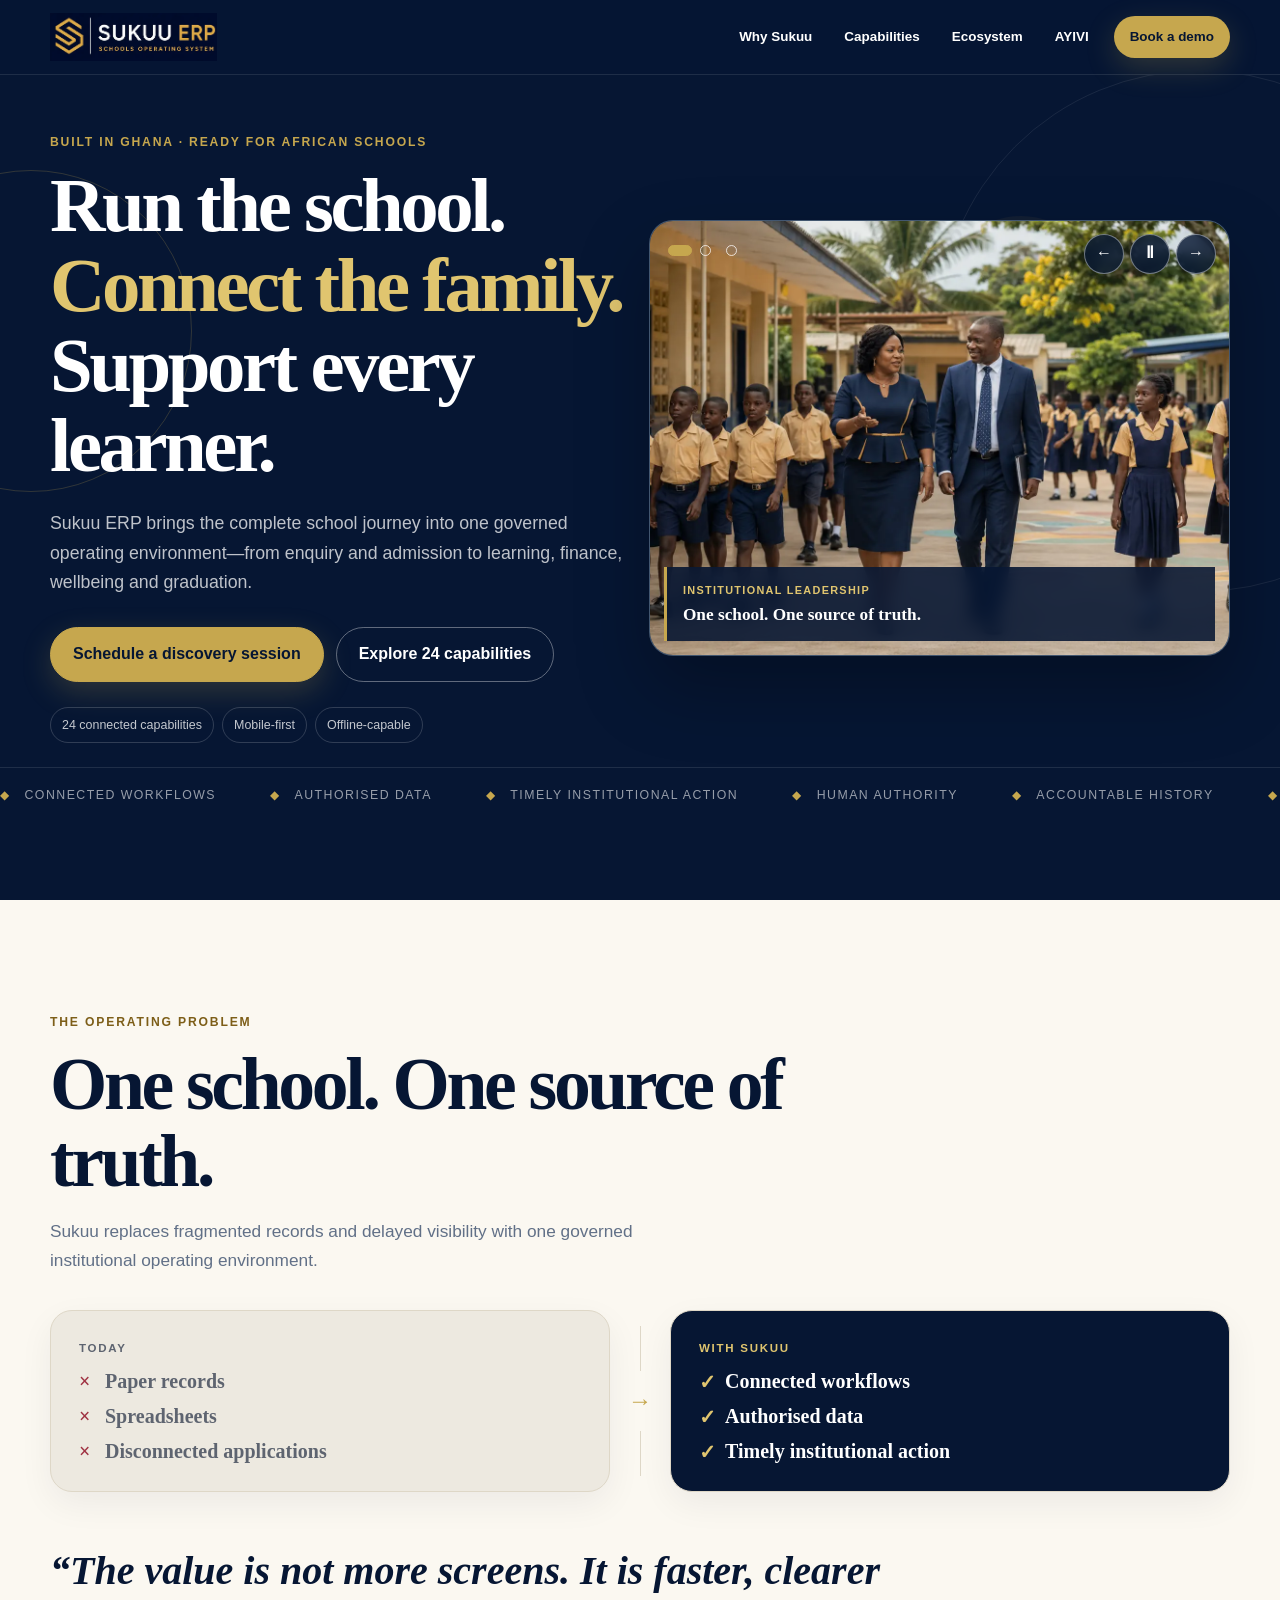
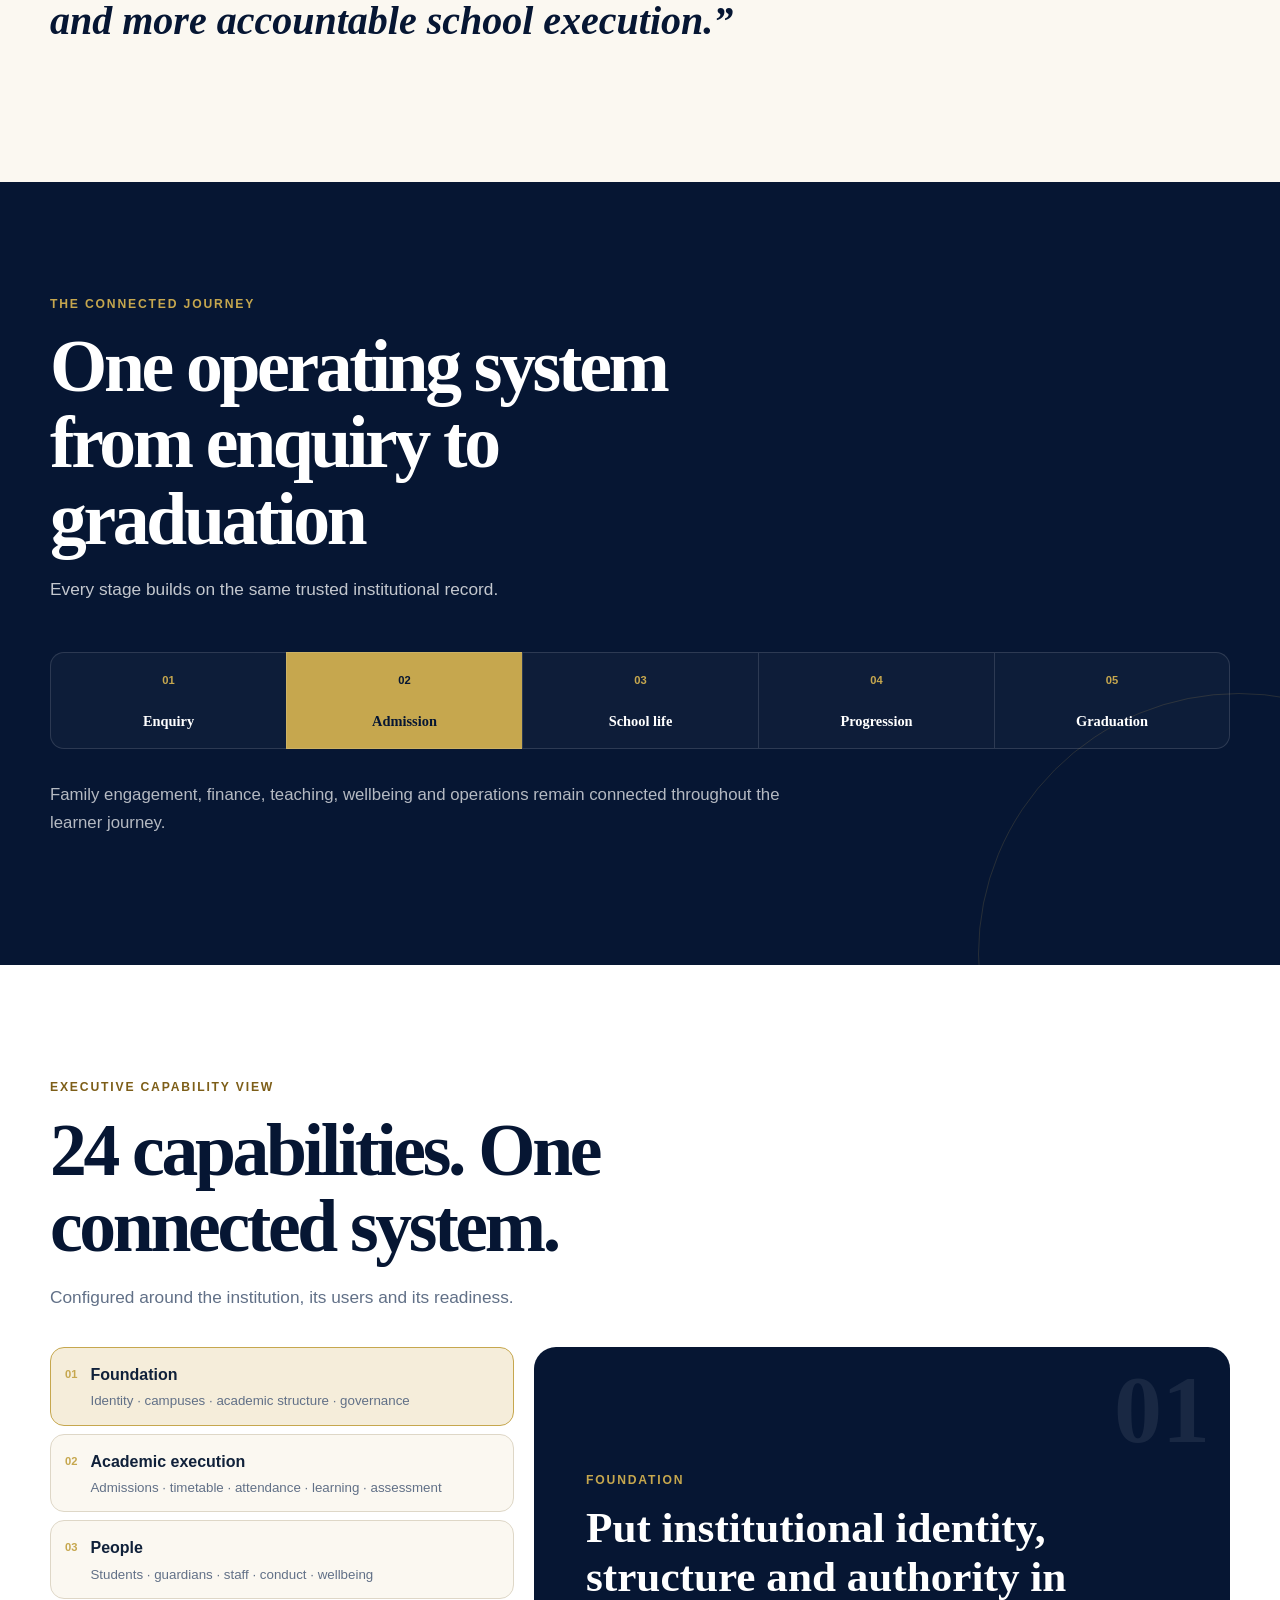
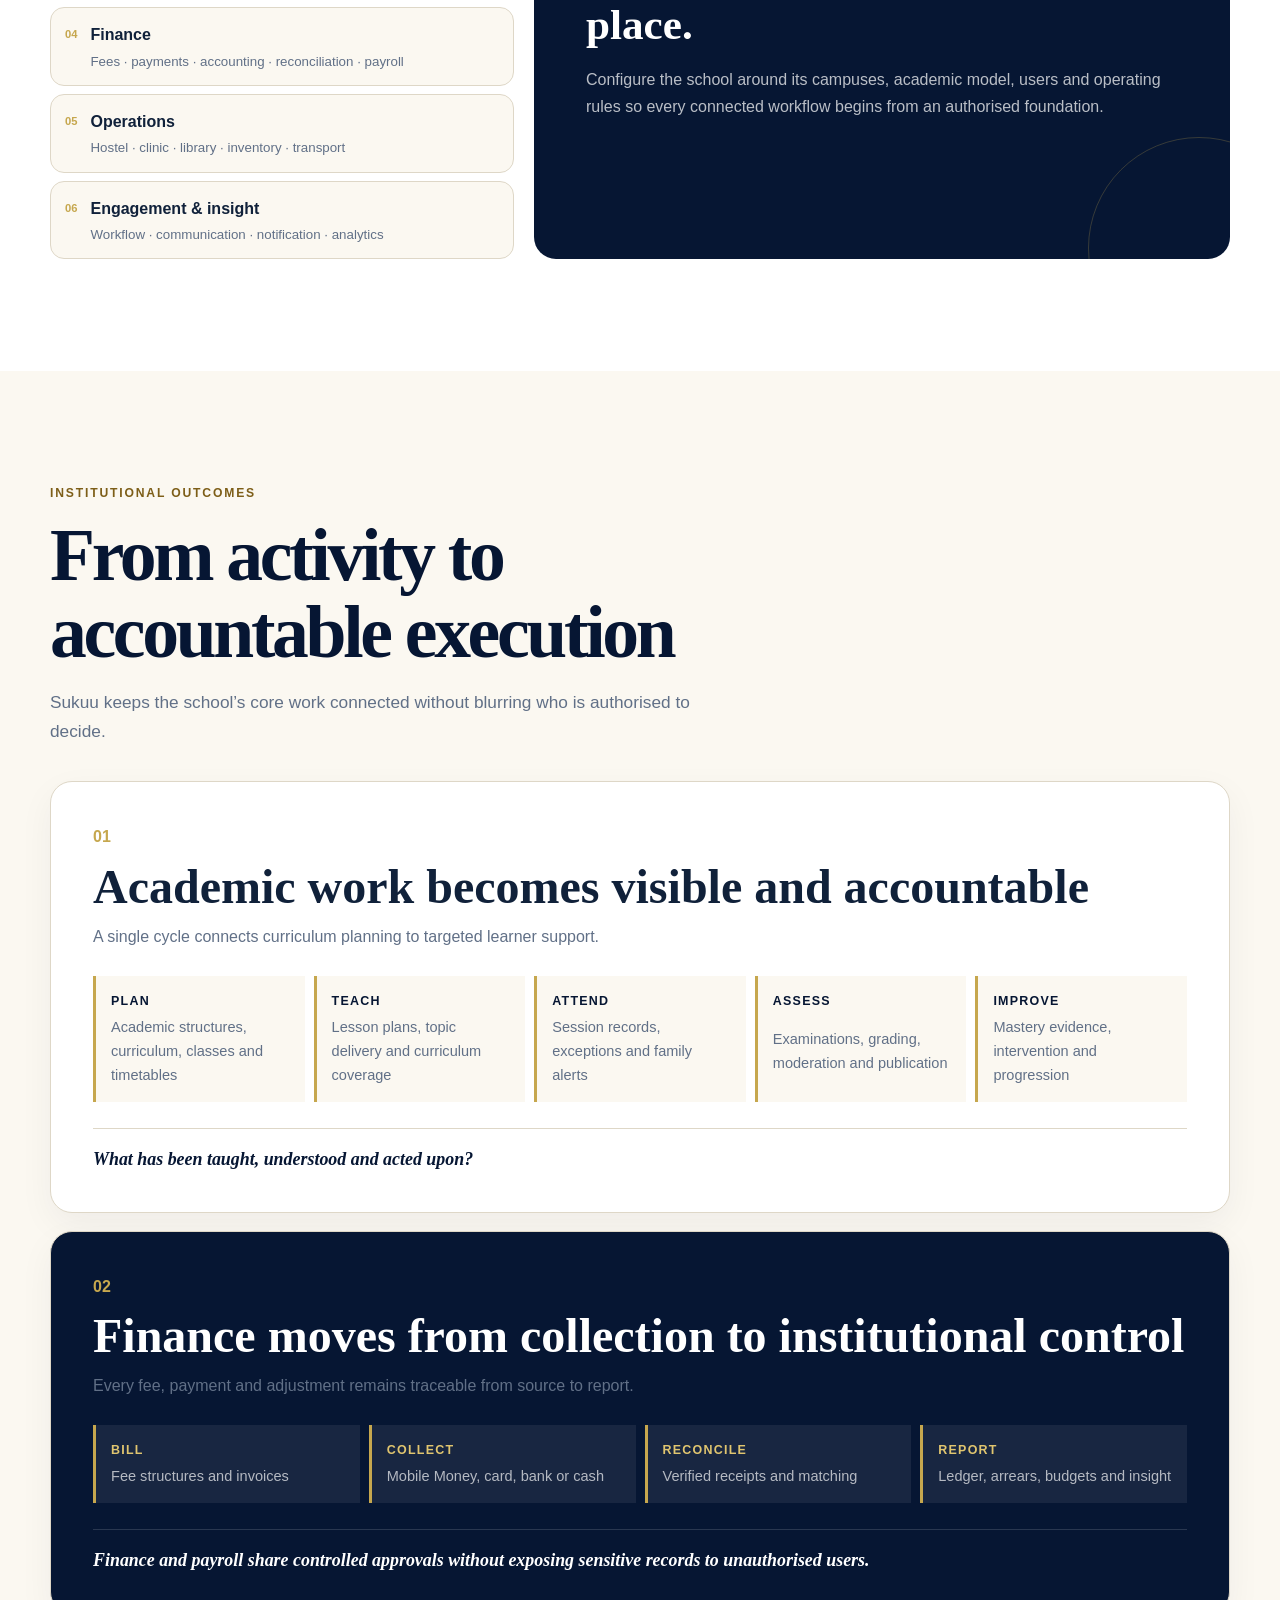
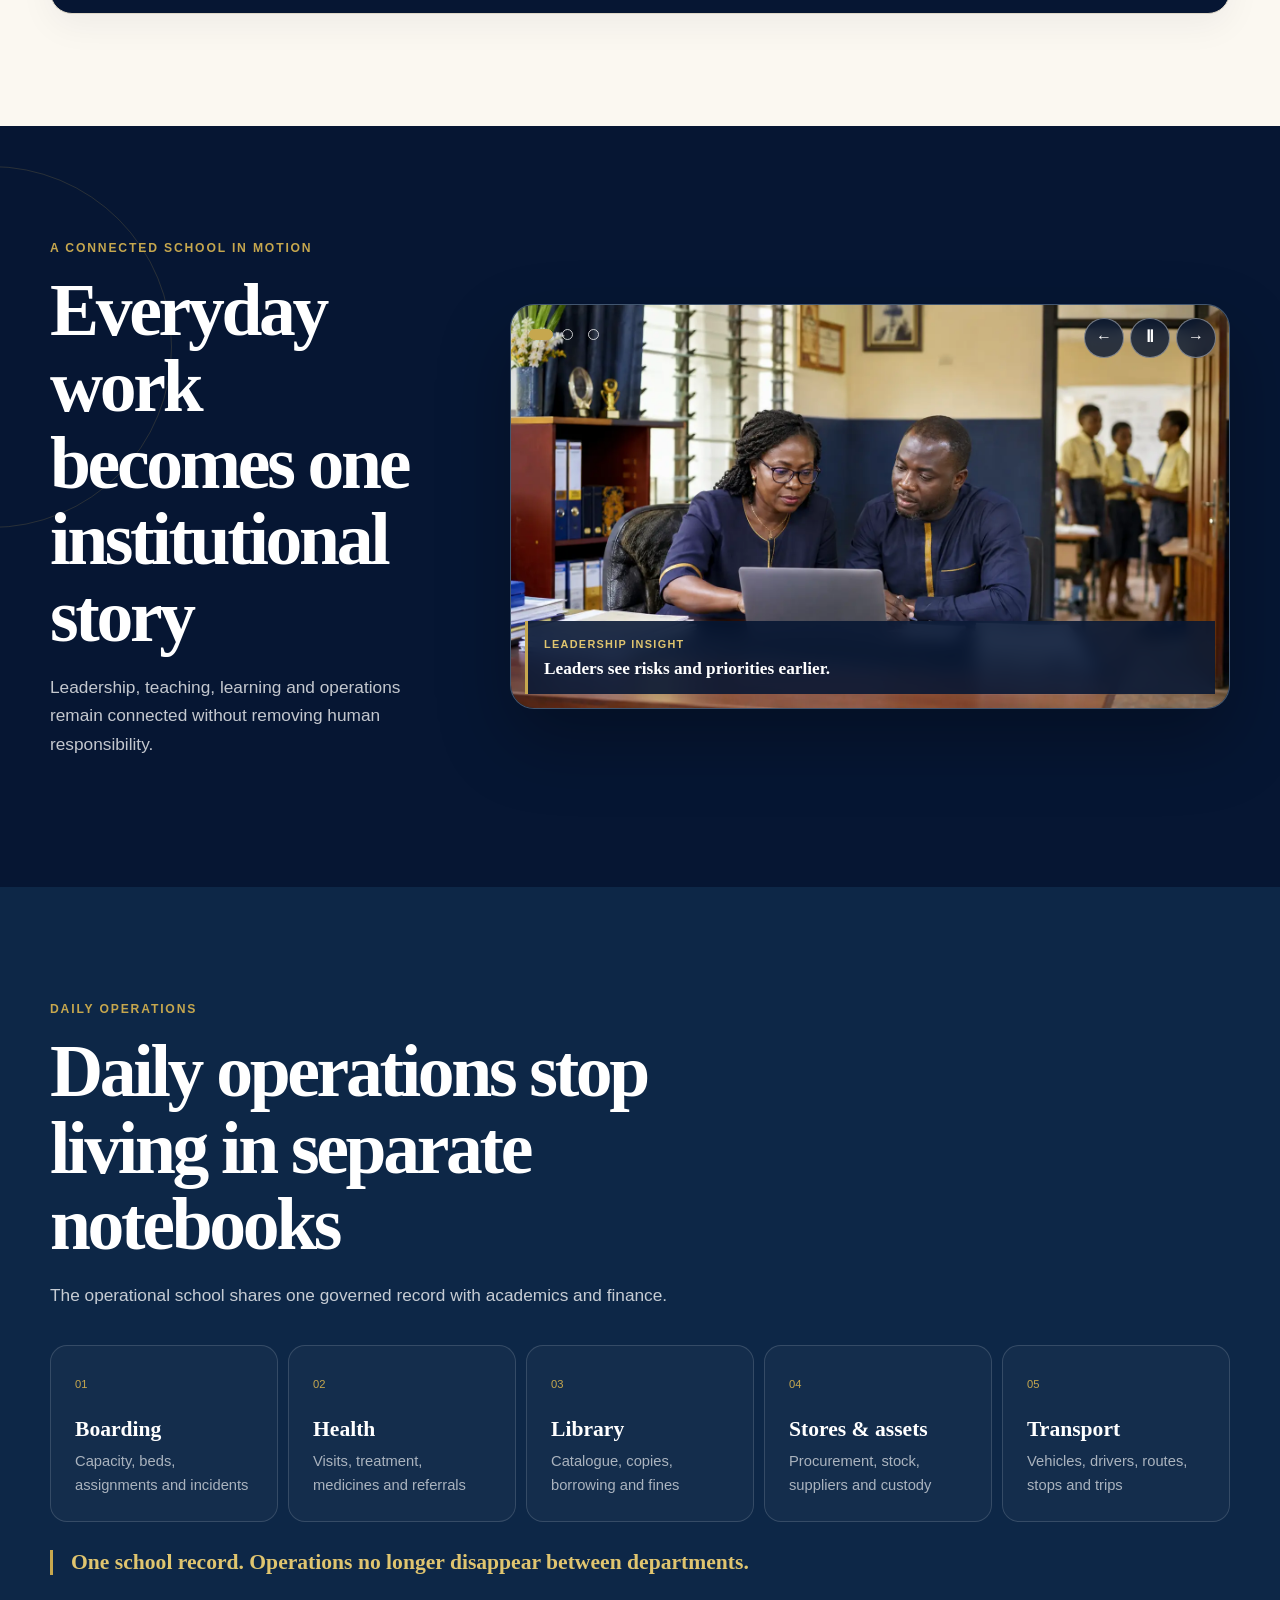
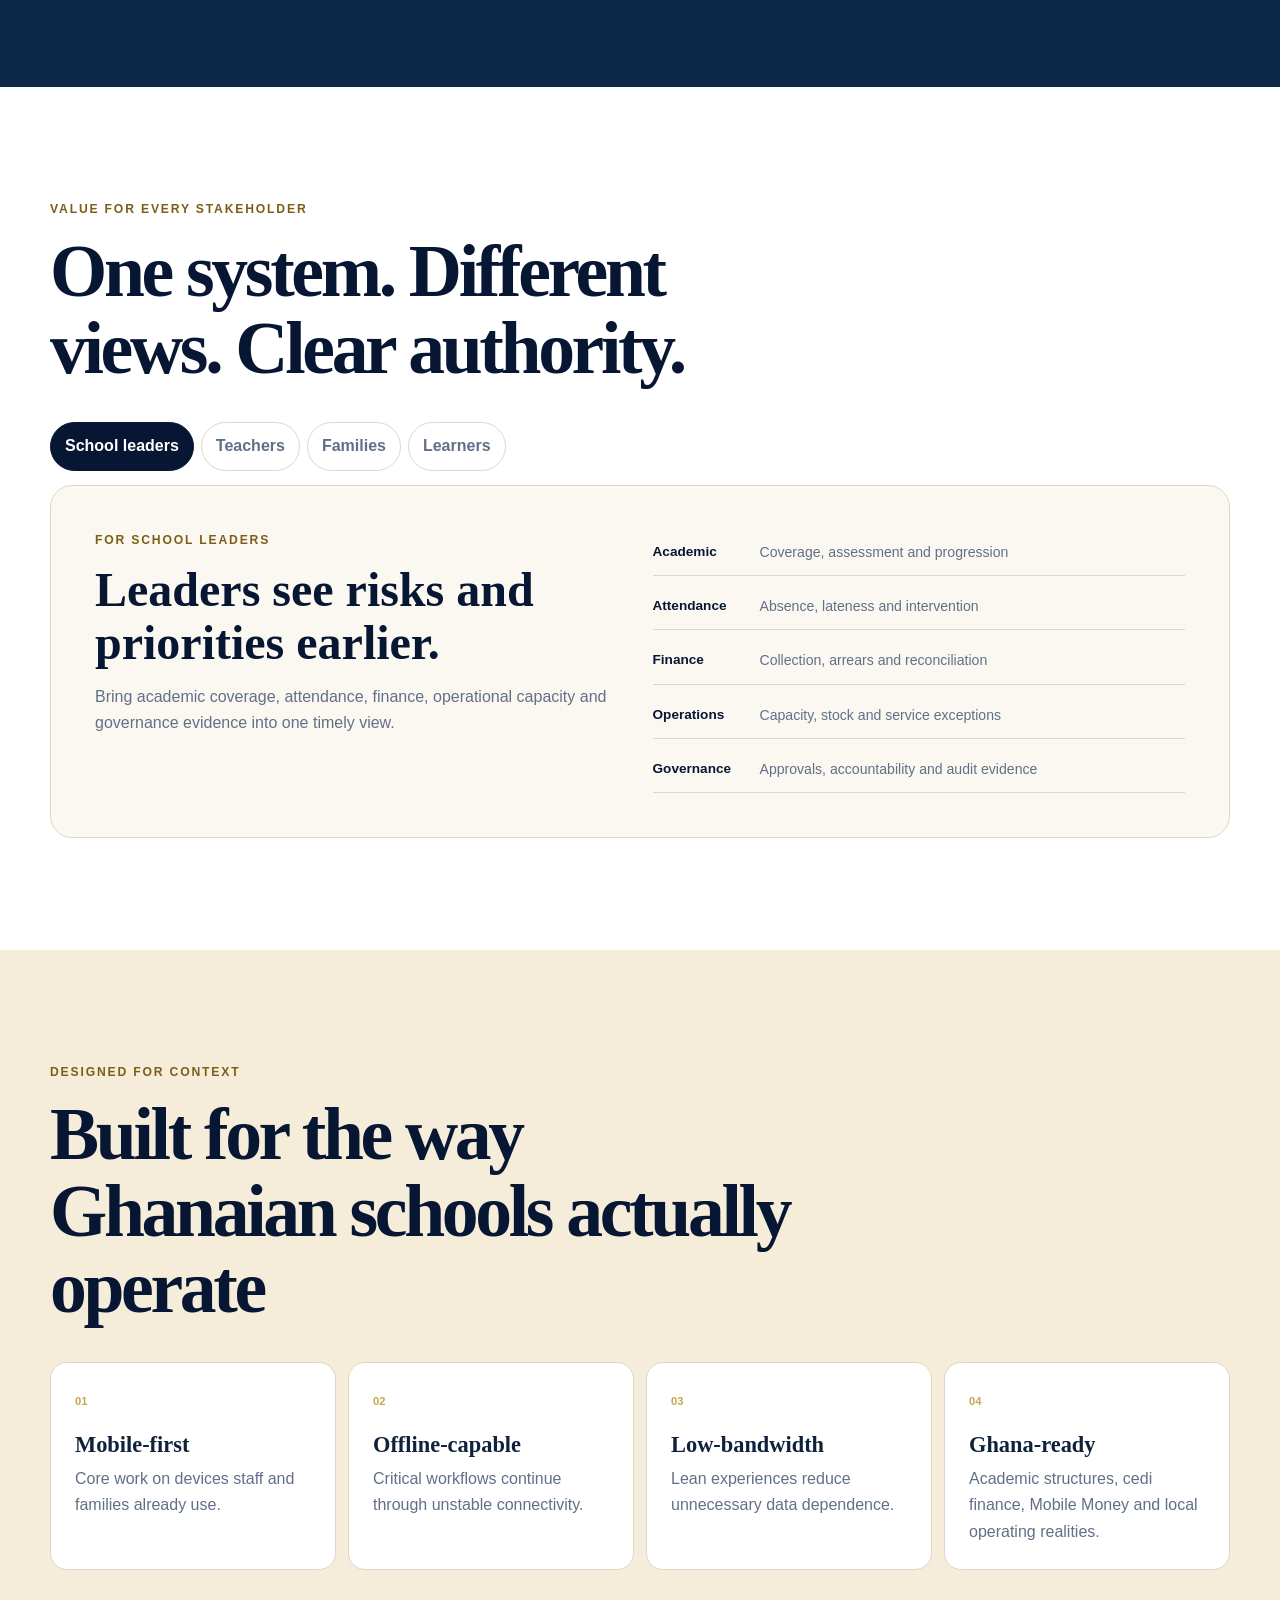
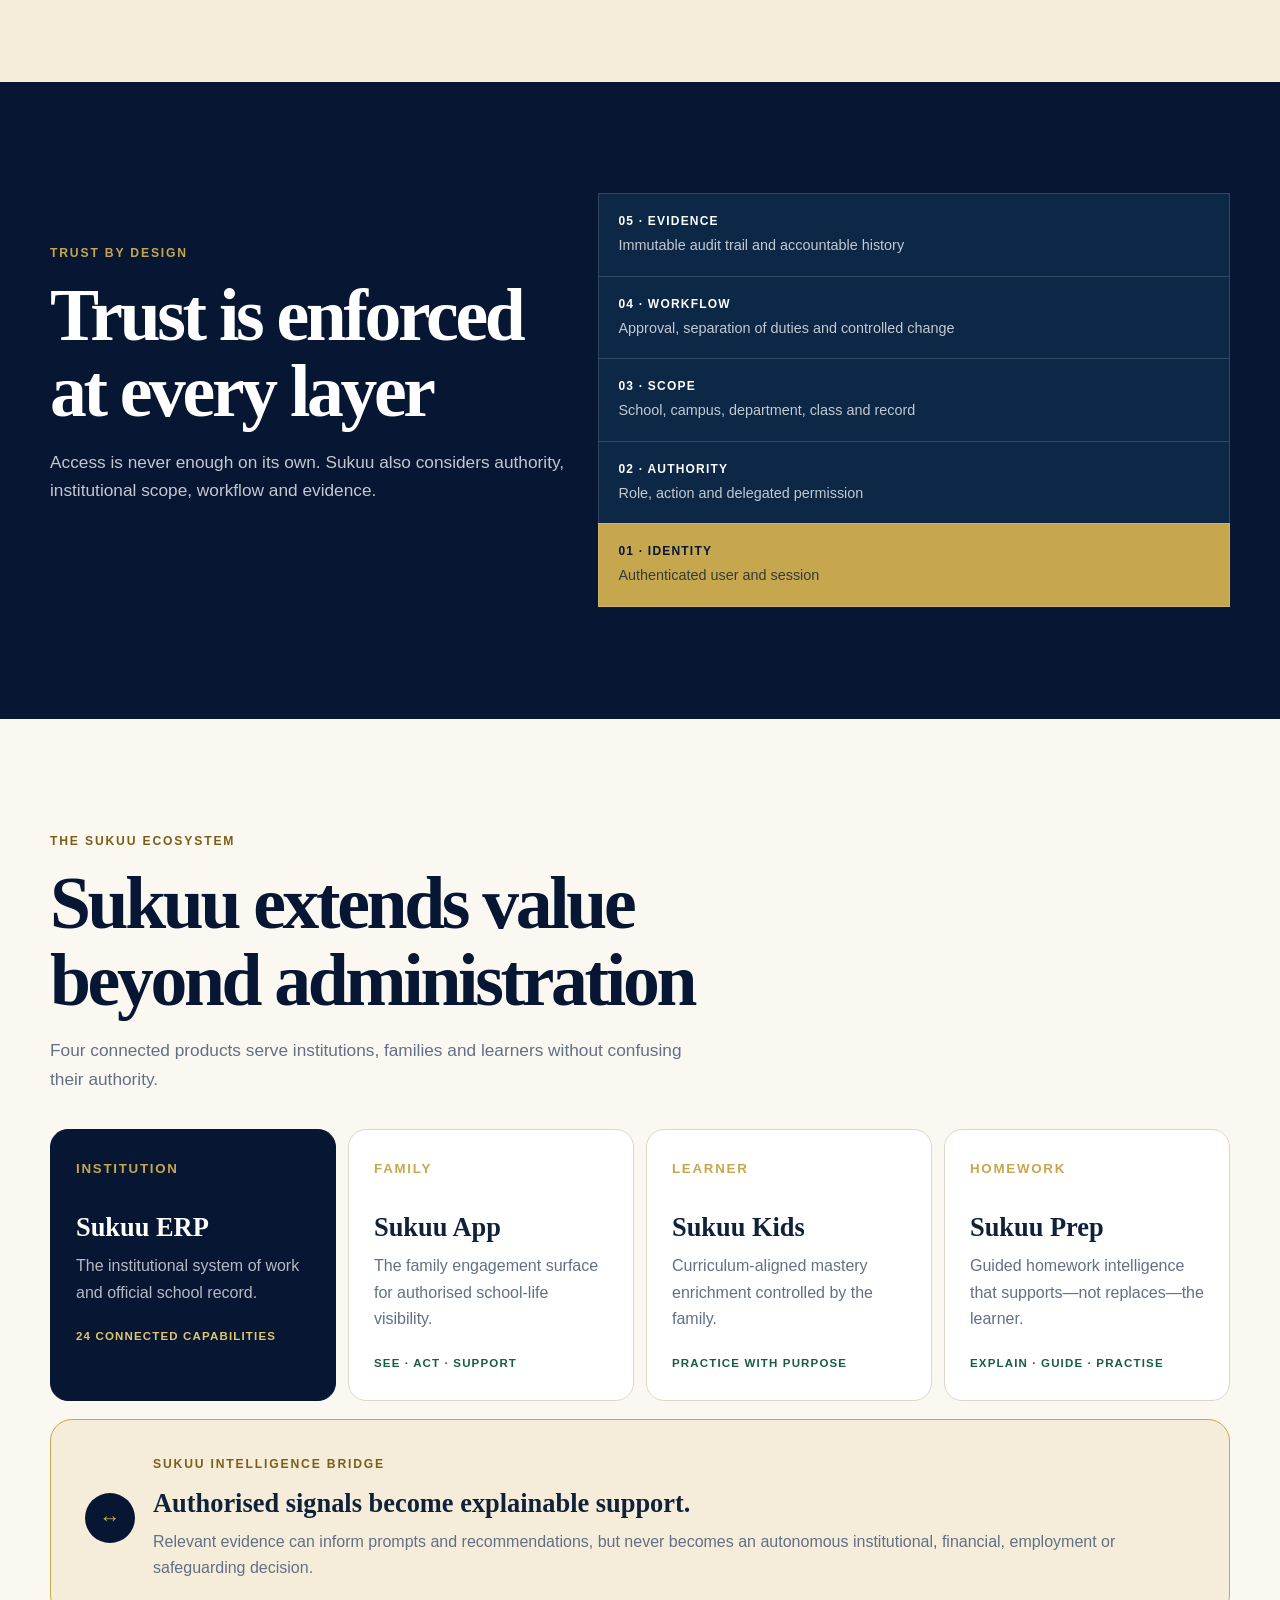
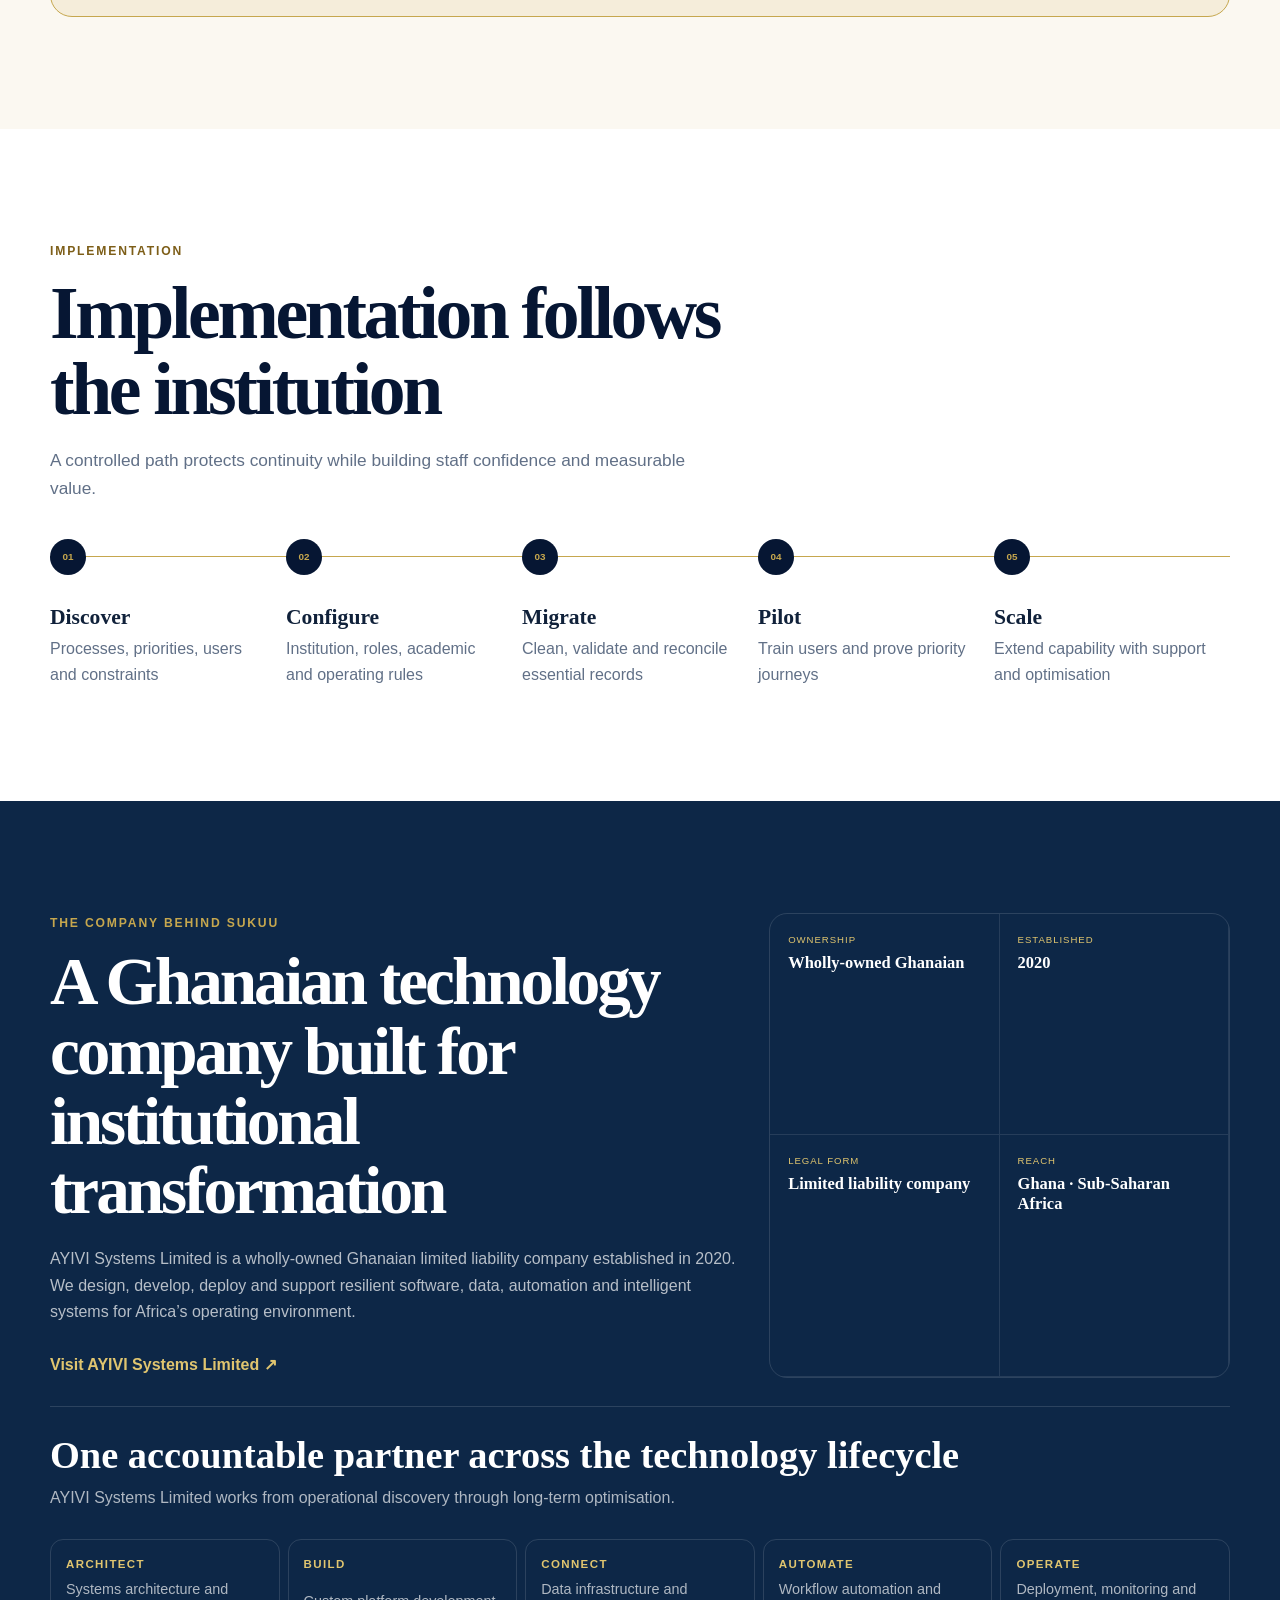
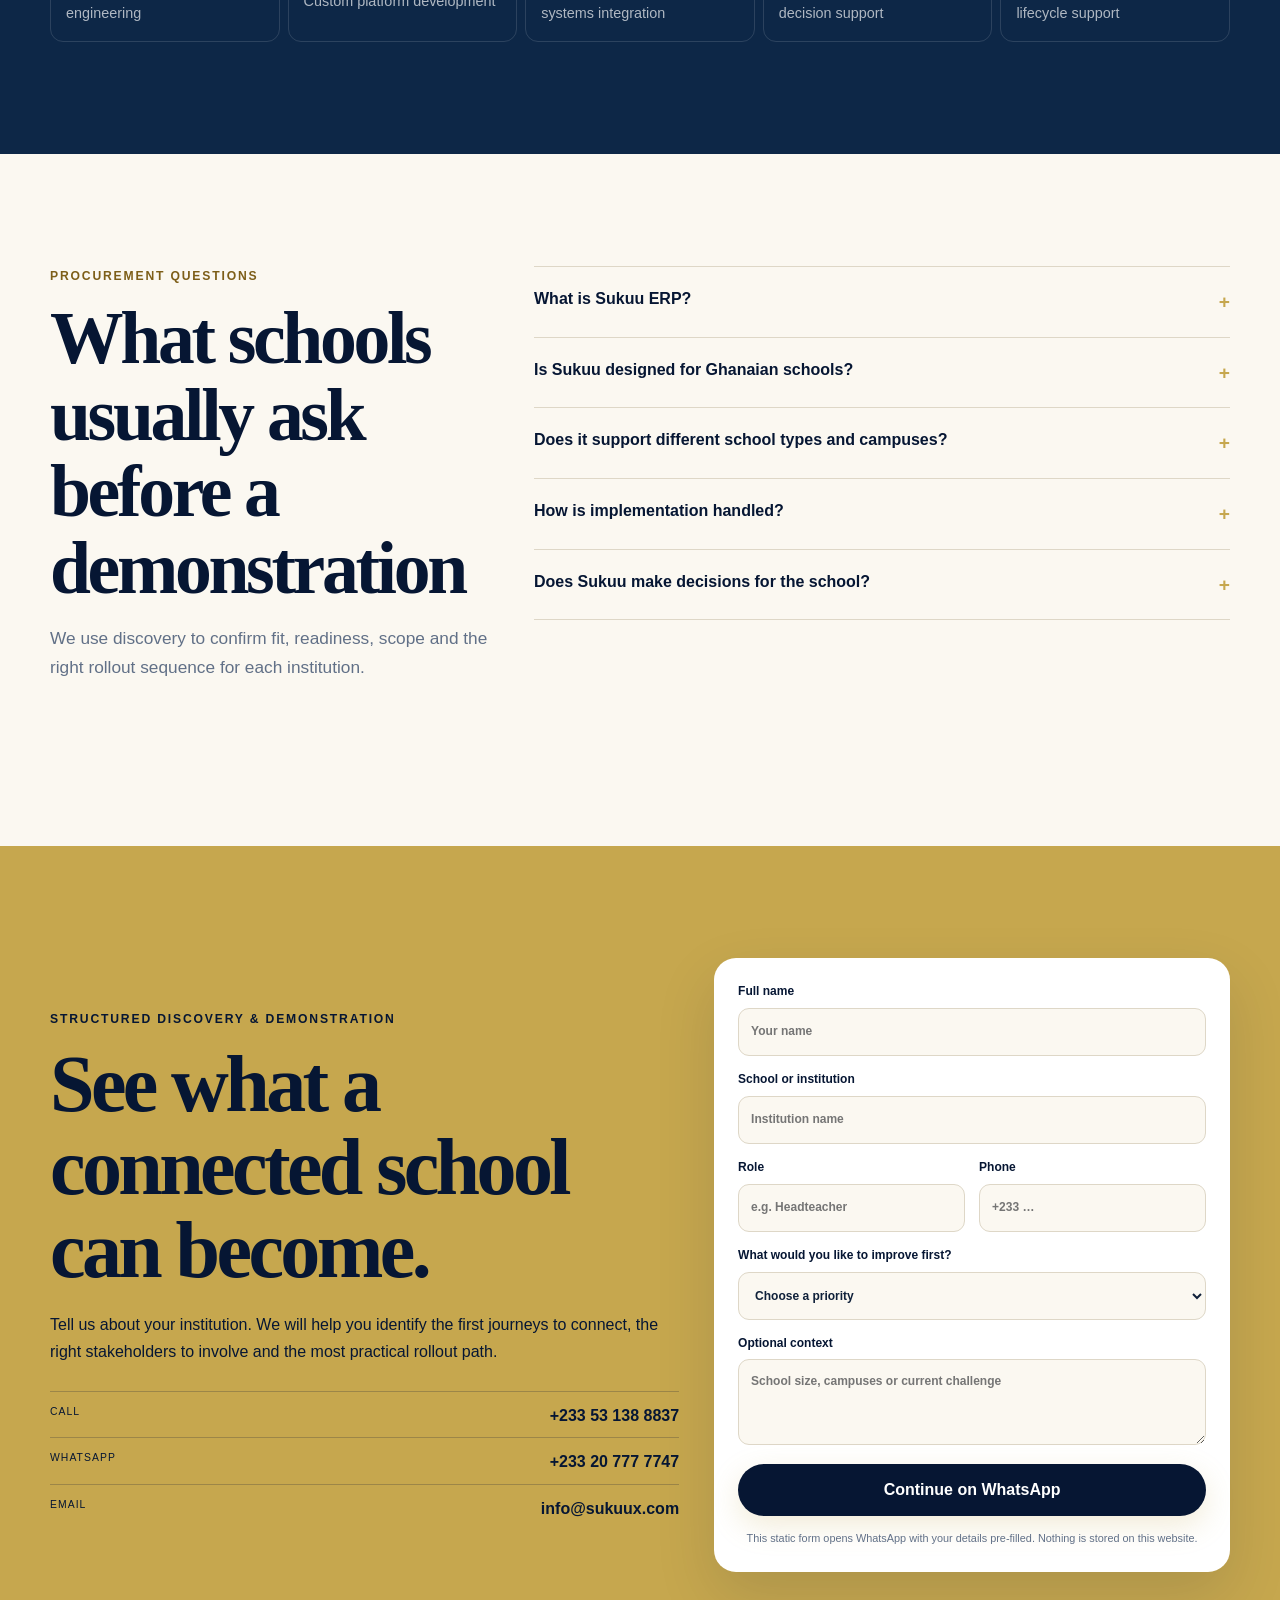
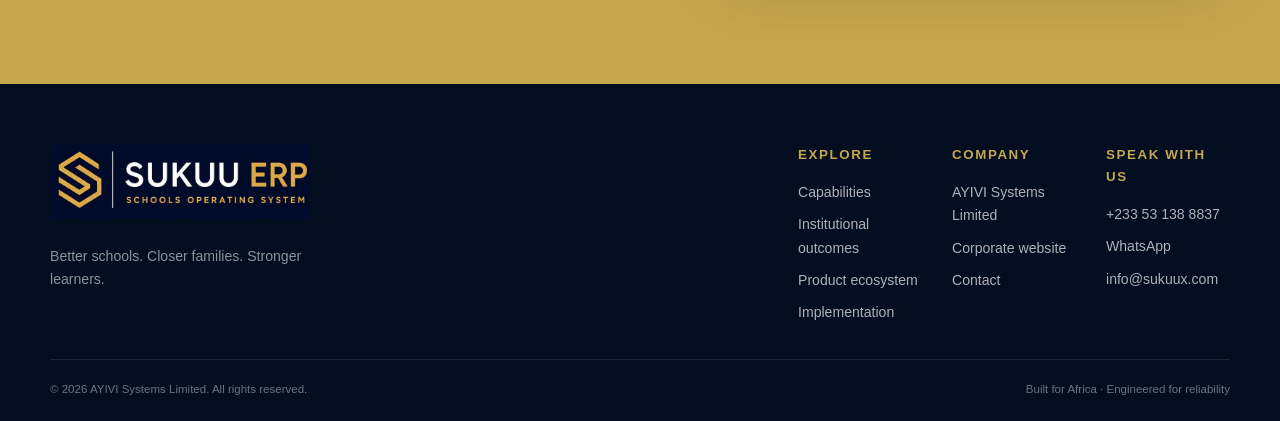
==== commit a6569c8f: "Mobile-first interactivity pass - Remove the white 'Connected school / Enquiry -> Graduation' badge " ====
--- a/index.html
+++ b/index.html
@@ -93,7 +93,6 @@
             <figure class="carousel-slide" data-slide><img src="assets/images/ghana-classroom-learning.webp" width="1600" height="900" loading="lazy" alt="Ghanaian lower-primary teacher guiding pupils in a private-school classroom"><figcaption><small>Academic execution</small><strong>Teaching becomes visible and accountable.</strong></figcaption></figure>
             <figure class="carousel-slide" data-slide><img src="assets/images/ghana-family-engagement.webp" width="1600" height="900" loading="lazy" alt="Ghanaian father and lower-primary son reviewing a school update together"><figcaption><small>Family engagement</small><strong>Families receive timely, actionable visibility.</strong></figcaption></figure>
           </div>
-          <div class="carousel-badge"><b>Connected school</b><span>Enquiry → Graduation</span></div>
           <div class="carousel-controls"><button type="button" data-carousel-prev aria-label="Previous slide">←</button><button type="button" data-carousel-toggle aria-label="Pause slideshow" aria-pressed="false">Ⅱ</button><button type="button" data-carousel-next aria-label="Next slide">→</button></div>
           <div class="carousel-dots" role="group" aria-label="Choose hero slide"><button class="active" type="button" data-carousel-dot="0" aria-label="Show leadership slide" aria-current="true"></button><button type="button" data-carousel-dot="1" aria-label="Show classroom slide"></button><button type="button" data-carousel-dot="2" aria-label="Show family slide"></button></div>
         </div>
--- a/assets/css/styles.css
+++ b/assets/css/styles.css
@@ -35,11 +35,27 @@
 .nav-wrap{height:74px;display:flex;align-items:center;justify-content:space-between}
 .brand{display:flex;align-items:center;min-width:max-content}.brand-logo{display:block;width:auto;height:42px;object-fit:contain}
 .menu-toggle{width:46px;height:46px;border:1px solid rgba(255,255,255,.2);border-radius:13px;background:transparent;display:grid;place-content:center;gap:5px}.menu-toggle span:not(.sr-only){display:block;width:20px;height:2px;background:#fff;transition:.25s}
+.menu-toggle[aria-expanded="true"] span:not(.sr-only):nth-child(1){transform:translateY(7px) rotate(45deg)}
+.menu-toggle[aria-expanded="true"] span:not(.sr-only):nth-child(2){opacity:0}
+.menu-toggle[aria-expanded="true"] span:not(.sr-only):nth-child(3){transform:translateY(-7px) rotate(-45deg)}
 .primary-nav{position:fixed;top:74px;right:0;bottom:0;width:min(88vw,370px);padding:24px;background:var(--navy);display:flex;flex-direction:column;gap:4px;transform:translateX(105%);transition:transform .3s ease;box-shadow:-20px 30px 60px rgba(0,0,0,.22)}
 .primary-nav.open{transform:none}.primary-nav a{padding:14px 10px;border-bottom:1px solid rgba(255,255,255,.08);font-weight:700}.primary-nav .button{margin-top:16px;text-align:center;border-bottom:0}
 .button{display:inline-flex;align-items:center;justify-content:center;min-height:50px;padding:13px 22px;border:1px solid var(--gold);border-radius:999px;background:var(--gold);color:var(--navy);font-weight:800;box-shadow:0 10px 30px rgba(198,167,78,.22);transition:transform .2s,background .2s,color .2s}
 .button:hover,.button:focus-visible{transform:translateY(-2px);background:var(--gold-2)}
-.button-ghost{background:transparent;color:#fff;border-color:rgba(255,255,255,.36);box-shadow:none}.button-ghost:hover{background:#fff;color:var(--navy);border-color:#fff}
+.button-ghost{background:transparent;color:#fff;border-color:rgba(255,255,255,.36);box-shadow:none}
+.button:active{transform:scale(.96)}
+@media(hover:hover){
+  .button:hover{transform:translateY(-2px);box-shadow:0 16px 36px rgba(198,167,78,.32)}
+  .button-ghost:hover{background:#fff;color:var(--navy);border-color:#fff}
+  .cluster-tab:hover{border-color:var(--gold);background:var(--ivory)}
+  .stake-tab:hover{border-color:var(--navy);color:var(--navy)}
+  .product-grid article:hover,.promise-grid article:hover{transform:translateY(-4px);box-shadow:0 20px 40px rgba(6,22,51,.1)}
+  .product-grid article.featured:hover{box-shadow:0 20px 40px rgba(6,22,51,.35)}
+  .ops-grid article:hover,.services article:hover{transform:translateY(-4px);border-color:rgba(198,167,78,.5);background:rgba(255,255,255,.07)}
+}
+.product-grid article,.promise-grid article{transition:transform .25s ease,box-shadow .25s ease}
+.ops-grid article,.services article{transition:transform .25s ease,border-color .25s ease,background .25s ease}
+.stake-tab{transition:border-color .2s,color .2s}
 .button-small{min-height:42px;padding:9px 18px}
 
 /* Hero */
@@ -54,8 +70,7 @@
 .carousel-viewport{position:relative;aspect-ratio:4/3;overflow:hidden}.carousel-slide{position:absolute;inset:0;margin:0;opacity:0;visibility:hidden;transition:opacity .7s ease,visibility .7s ease}.carousel-slide.active{opacity:1;visibility:visible;z-index:1}.carousel-slide img{width:100%;height:100%;object-fit:cover;transform:scale(1.04);transition:transform 7s ease}.carousel-slide.active img{transform:scale(1)}
 .carousel-slide figcaption{position:absolute;z-index:2;left:14px;right:14px;bottom:14px;padding:15px 16px;border-left:3px solid var(--gold);background:rgba(6,22,51,.88);color:#fff;backdrop-filter:blur(8px)}.carousel-slide figcaption small{display:block;color:var(--gold-2);font-size:.68rem;font-weight:800;letter-spacing:.12em;text-transform:uppercase}.carousel-slide figcaption strong{display:block;font:700 1.08rem/1.25 Georgia,serif;margin-top:4px}
 .carousel-controls{position:absolute;z-index:5;right:13px;top:13px;display:flex;gap:6px}.carousel-controls button{width:40px;height:40px;border:1px solid rgba(255,255,255,.4);border-radius:50%;background:rgba(6,22,51,.8);color:#fff;font-weight:800;display:grid;place-items:center;backdrop-filter:blur(7px)}.carousel-controls button:hover,.carousel-controls button:focus-visible{background:var(--gold);border-color:var(--gold);color:var(--navy)}
-.carousel-dots{position:absolute;z-index:5;left:18px;top:18px;display:flex;gap:7px}.carousel-dots button{width:9px;height:9px;padding:0;border:1px solid rgba(255,255,255,.75);border-radius:50%;background:transparent}.carousel-dots button.active{width:28px;border-radius:999px;background:var(--gold);border-color:var(--gold)}
-.carousel-badge{position:absolute;z-index:4;left:14px;top:49px;background:rgba(255,255,255,.93);color:var(--navy);border-radius:12px;padding:9px 12px;display:grid;box-shadow:0 12px 30px rgba(0,0,0,.16)}.carousel-badge b{font-size:.72rem;text-transform:uppercase;letter-spacing:.08em}.carousel-badge span{font-size:.68rem;color:var(--muted)}
+.carousel-dots{position:absolute;z-index:5;left:18px;top:18px;display:flex;gap:2px}.carousel-dots button{width:24px;height:24px;padding:0;border:0;background:transparent;display:grid;place-items:center}.carousel-dots button::after{content:"";display:block;width:9px;height:9px;border:1px solid rgba(255,255,255,.75);border-radius:50%;background:transparent;transition:.2s}.carousel-dots button.active::after{width:22px;border-radius:999px;background:var(--gold);border-color:var(--gold)}
 .school-stories{background:var(--navy);color:#fff;overflow:hidden}.school-stories::before{content:"";position:absolute;width:360px;height:360px;border:1px solid rgba(198,167,78,.18);border-radius:50%;left:-190px;top:40px}.school-stories-grid{position:relative;z-index:1}.story-carousel .carousel-viewport{aspect-ratio:4/3}
 .principles{margin-top:24px;border-top:1px solid rgba(255,255,255,.1);overflow:hidden}.ticker{display:flex;width:max-content;animation:ticker 25s linear infinite;padding:17px 0}.ticker span{color:rgba(255,255,255,.58);font-size:.77rem;text-transform:uppercase;letter-spacing:.12em;margin-right:54px}.ticker span::before{content:"◆";color:var(--gold);margin-right:14px}@keyframes ticker{to{transform:translateX(-50%)}}
 
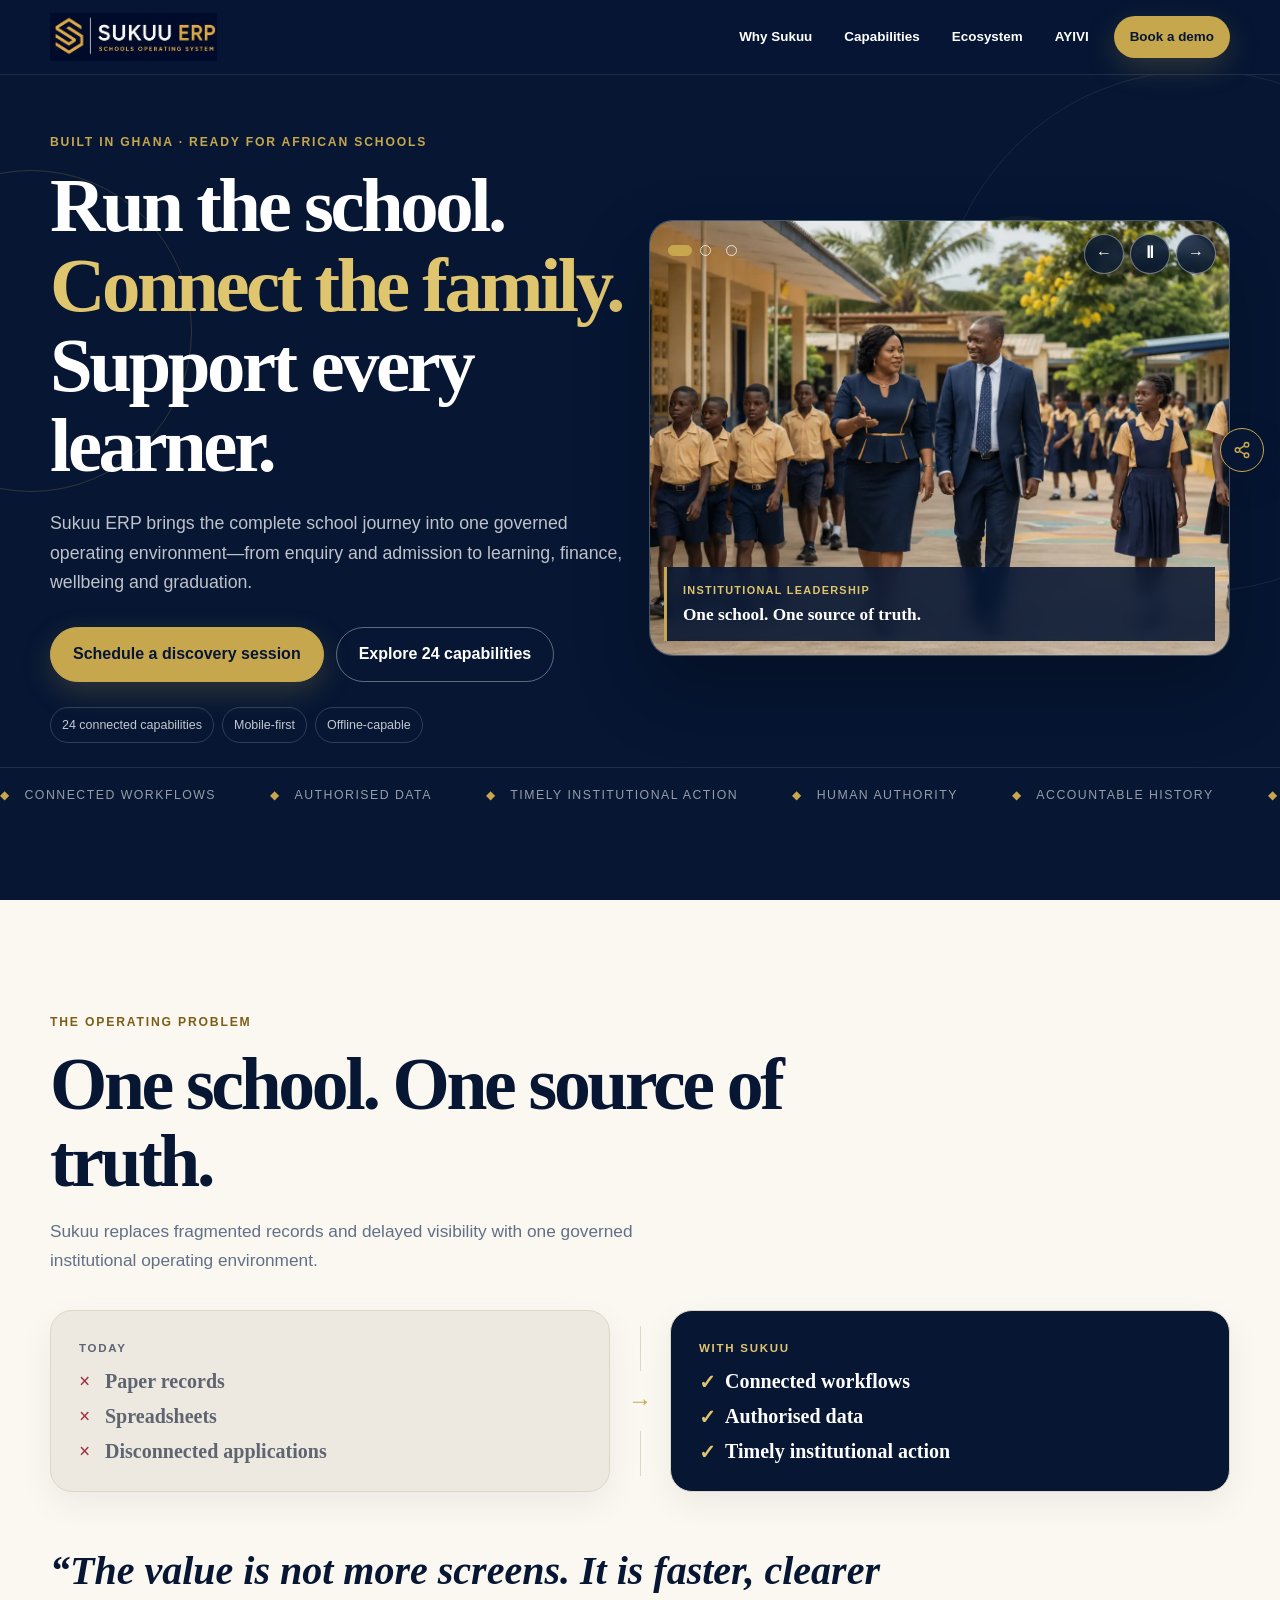
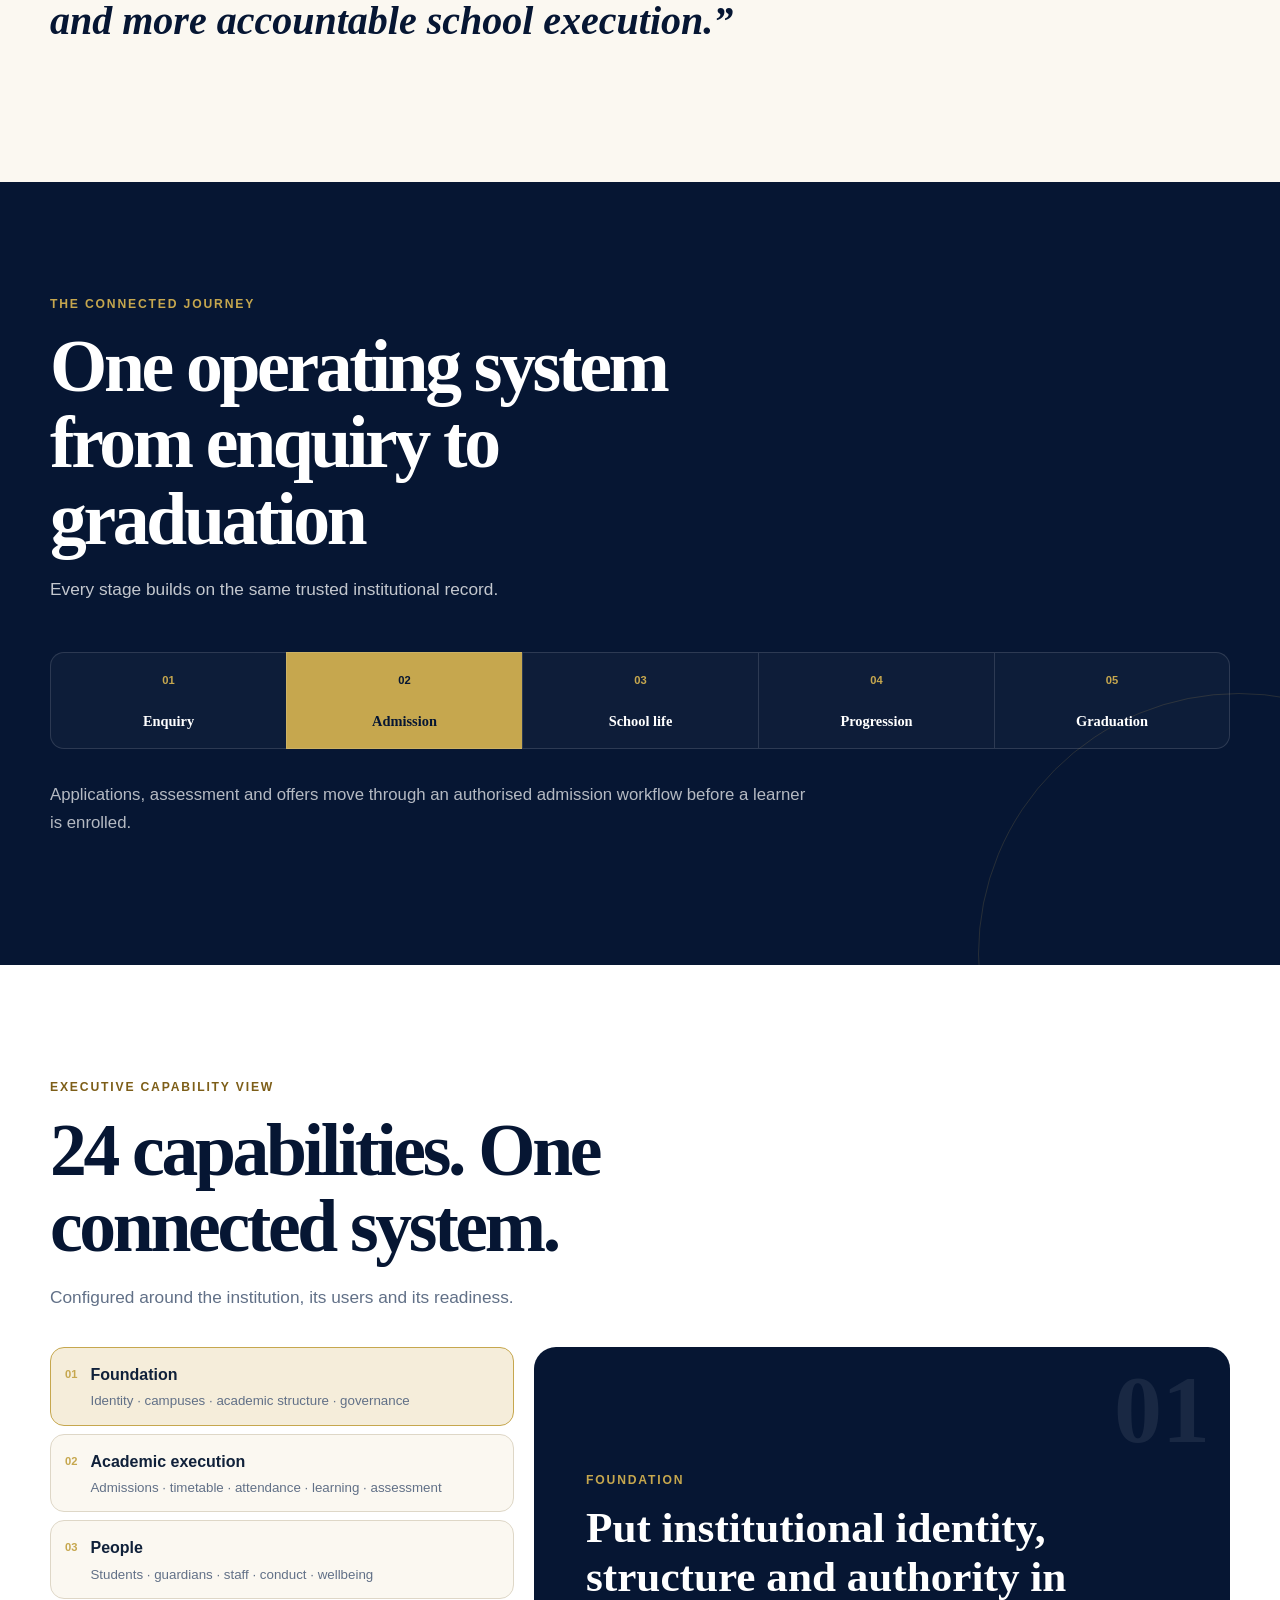
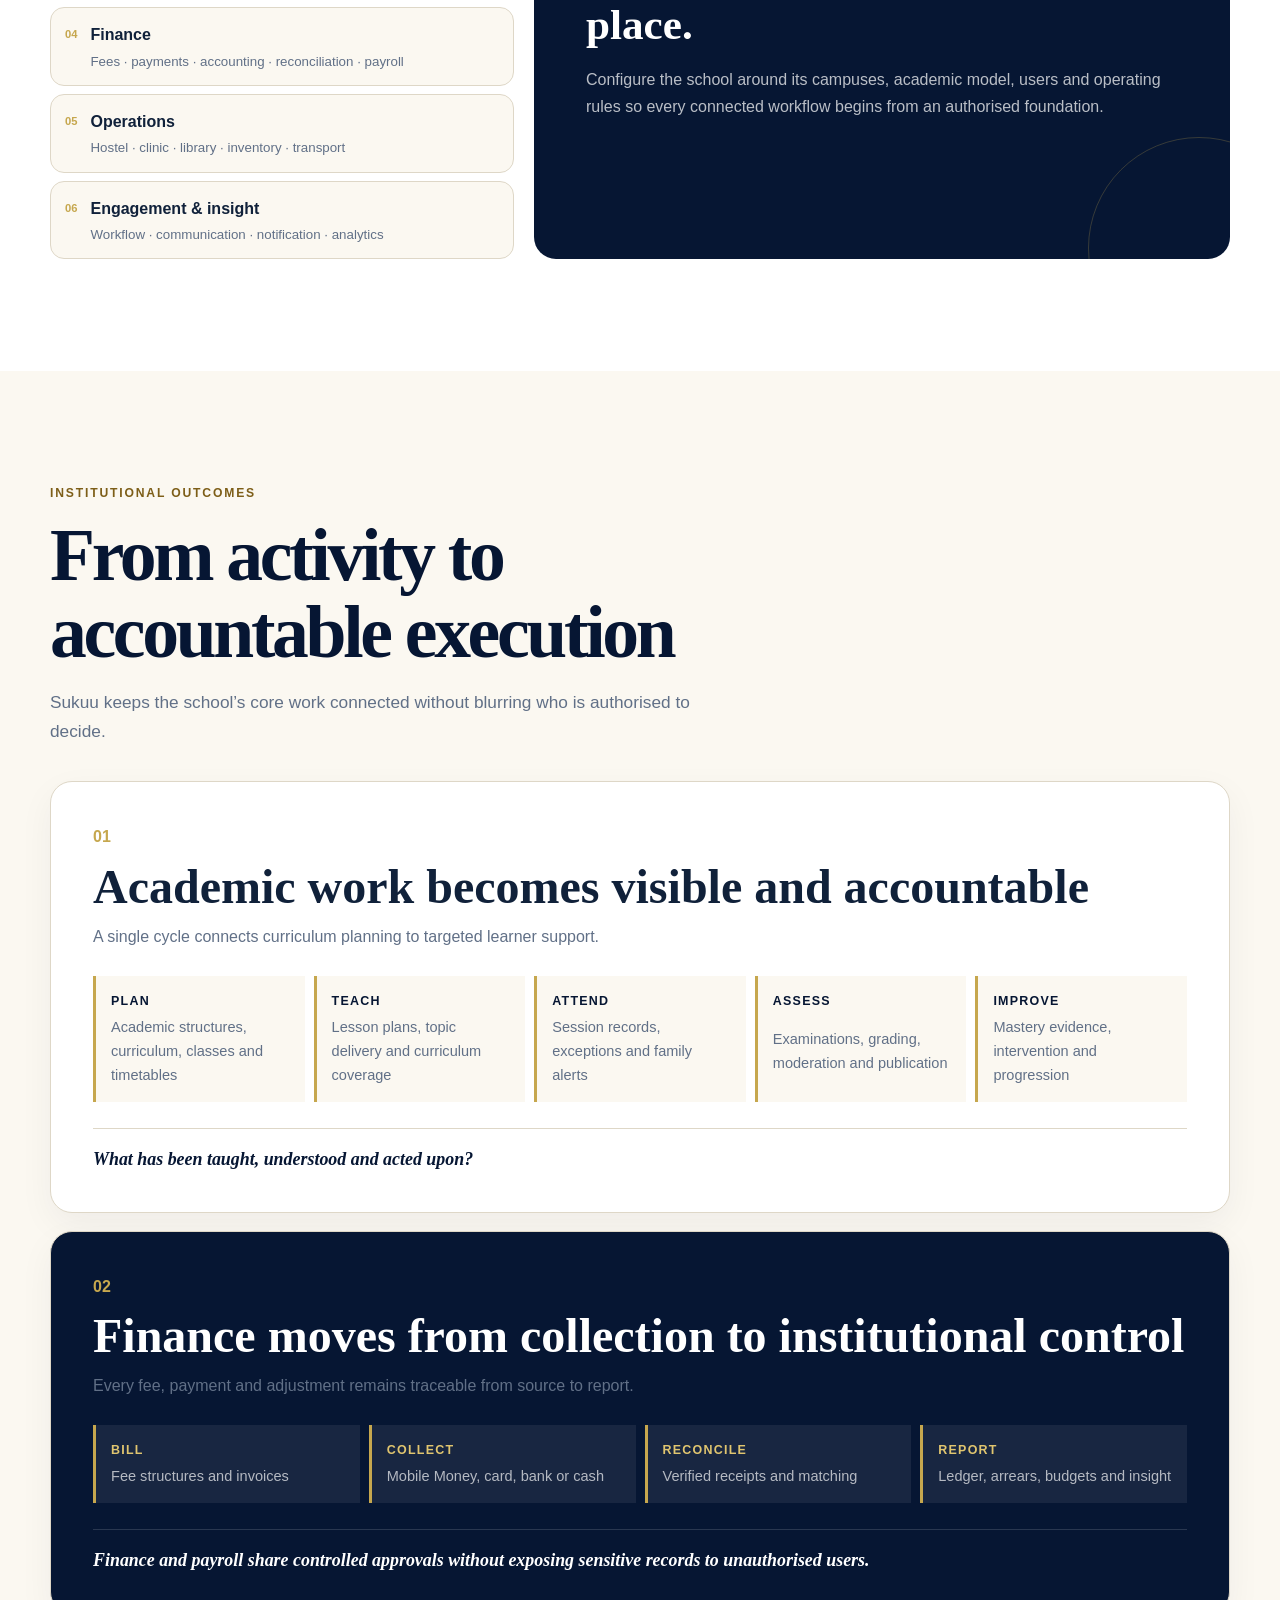
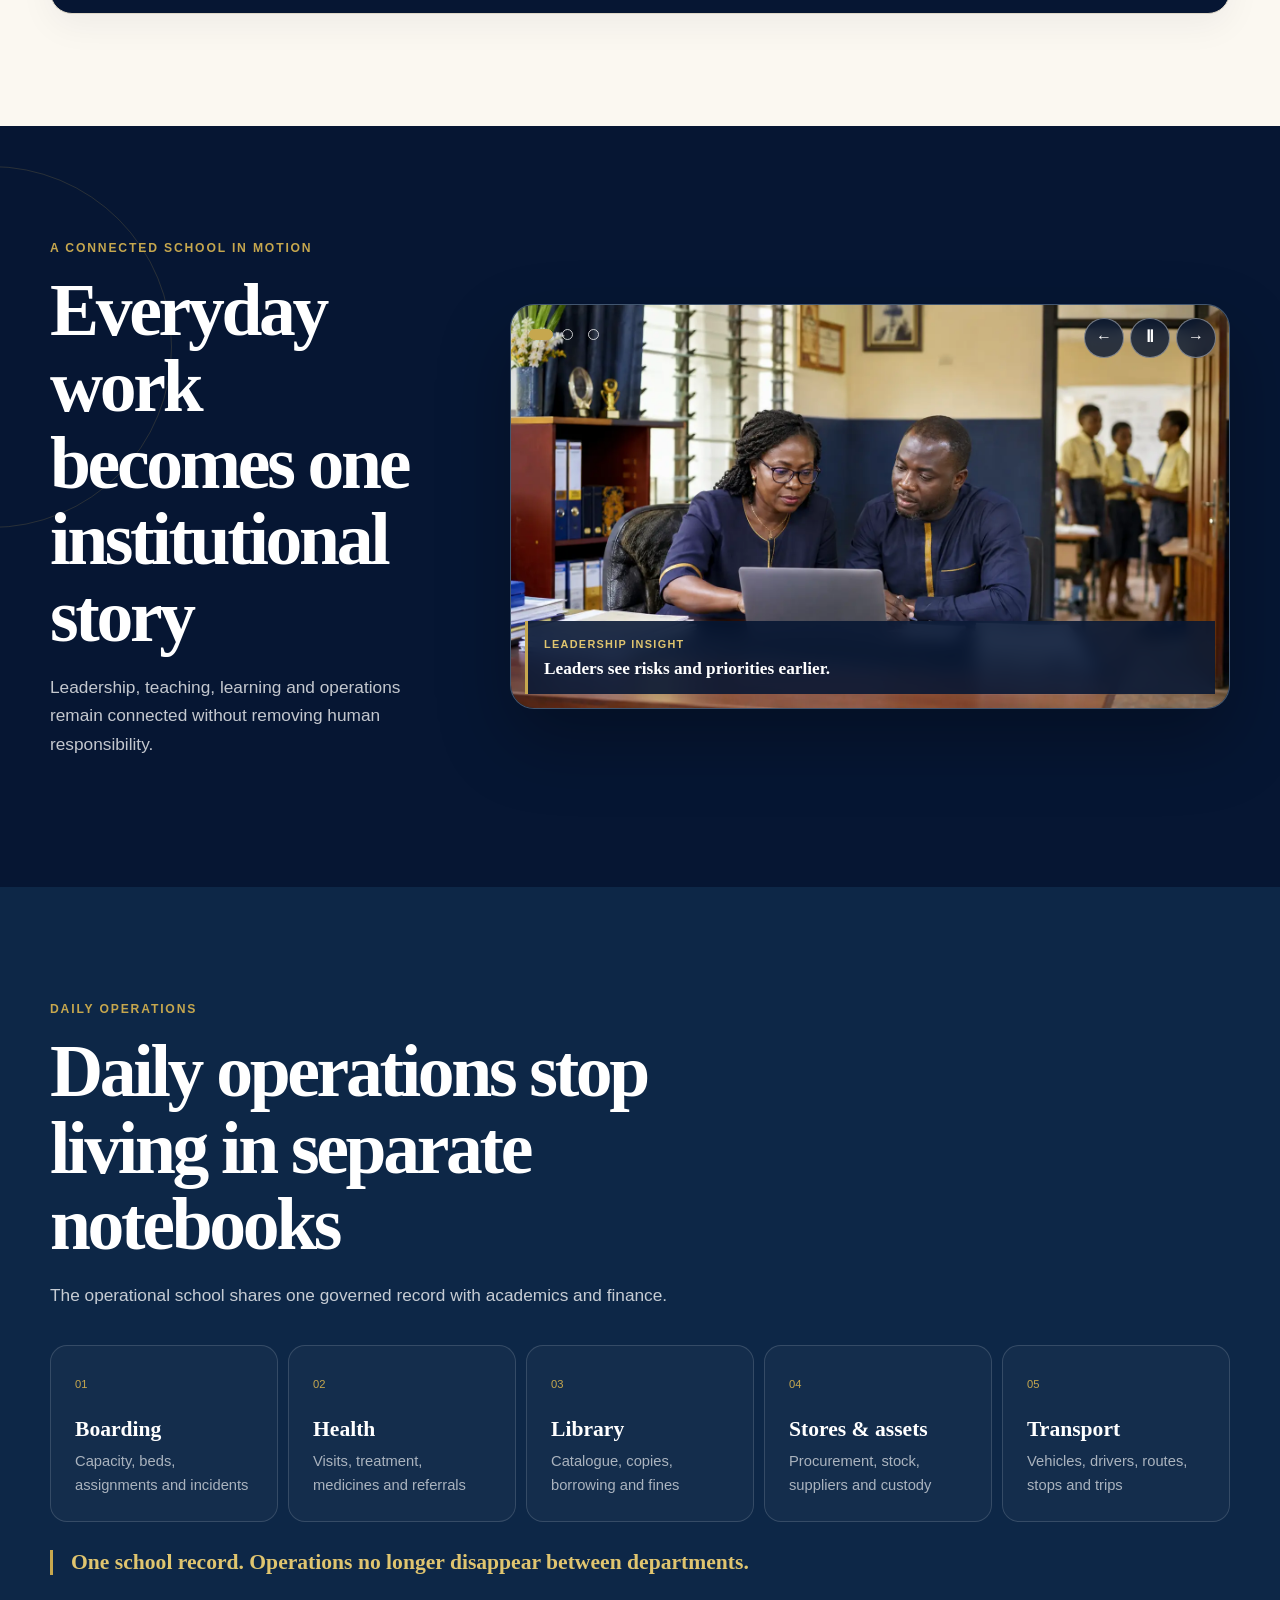
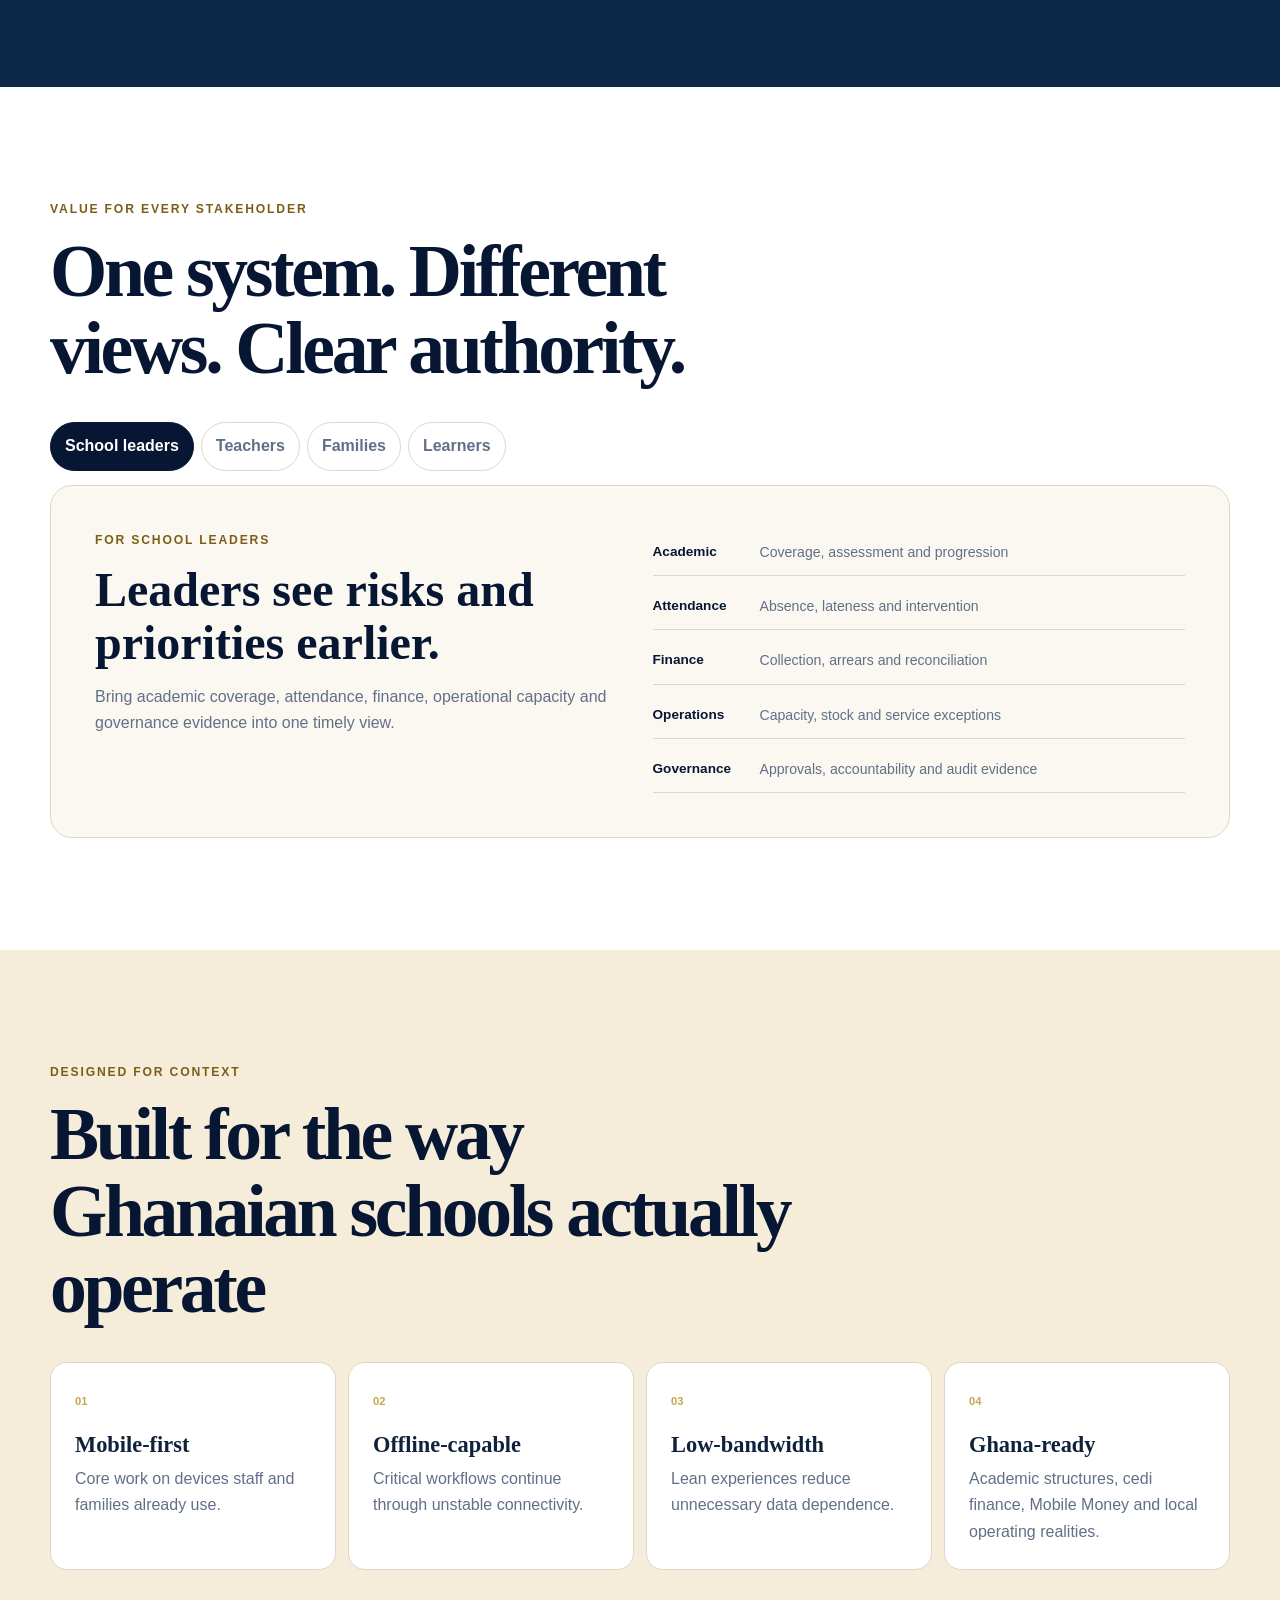
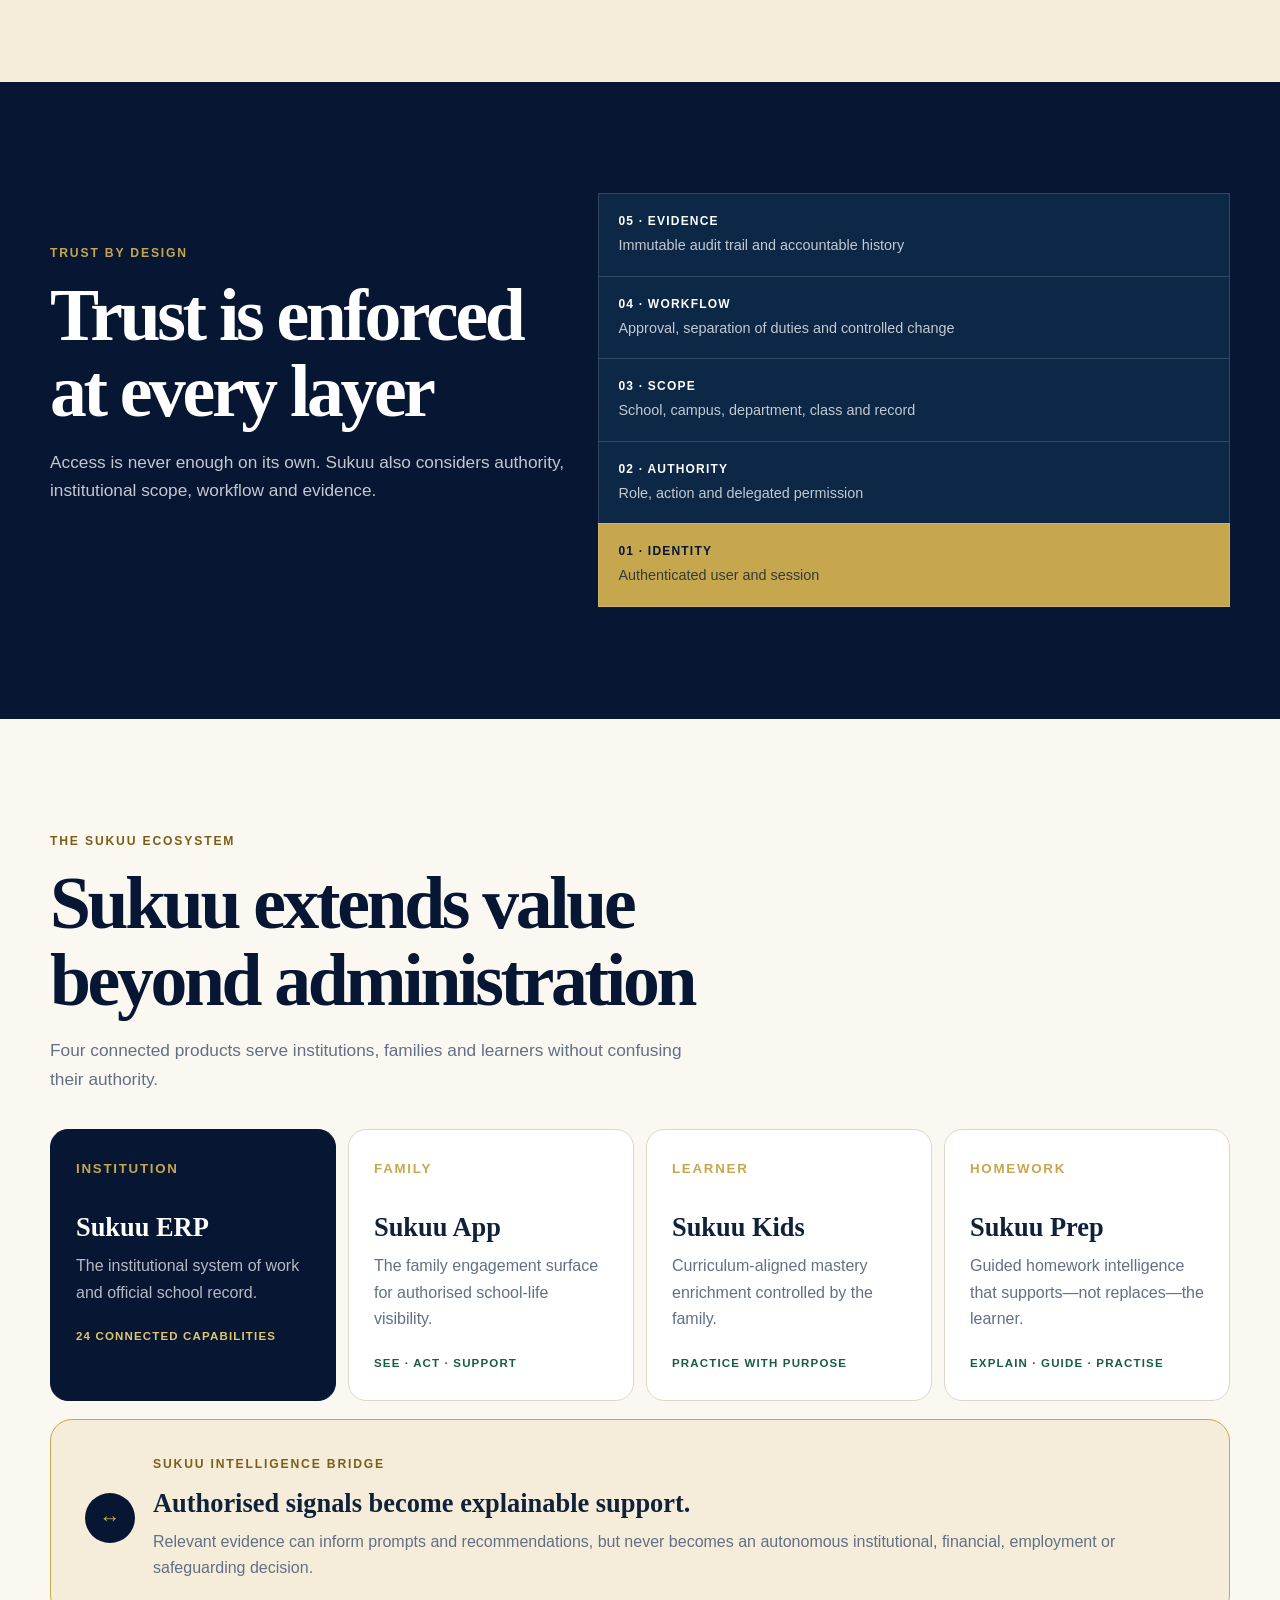
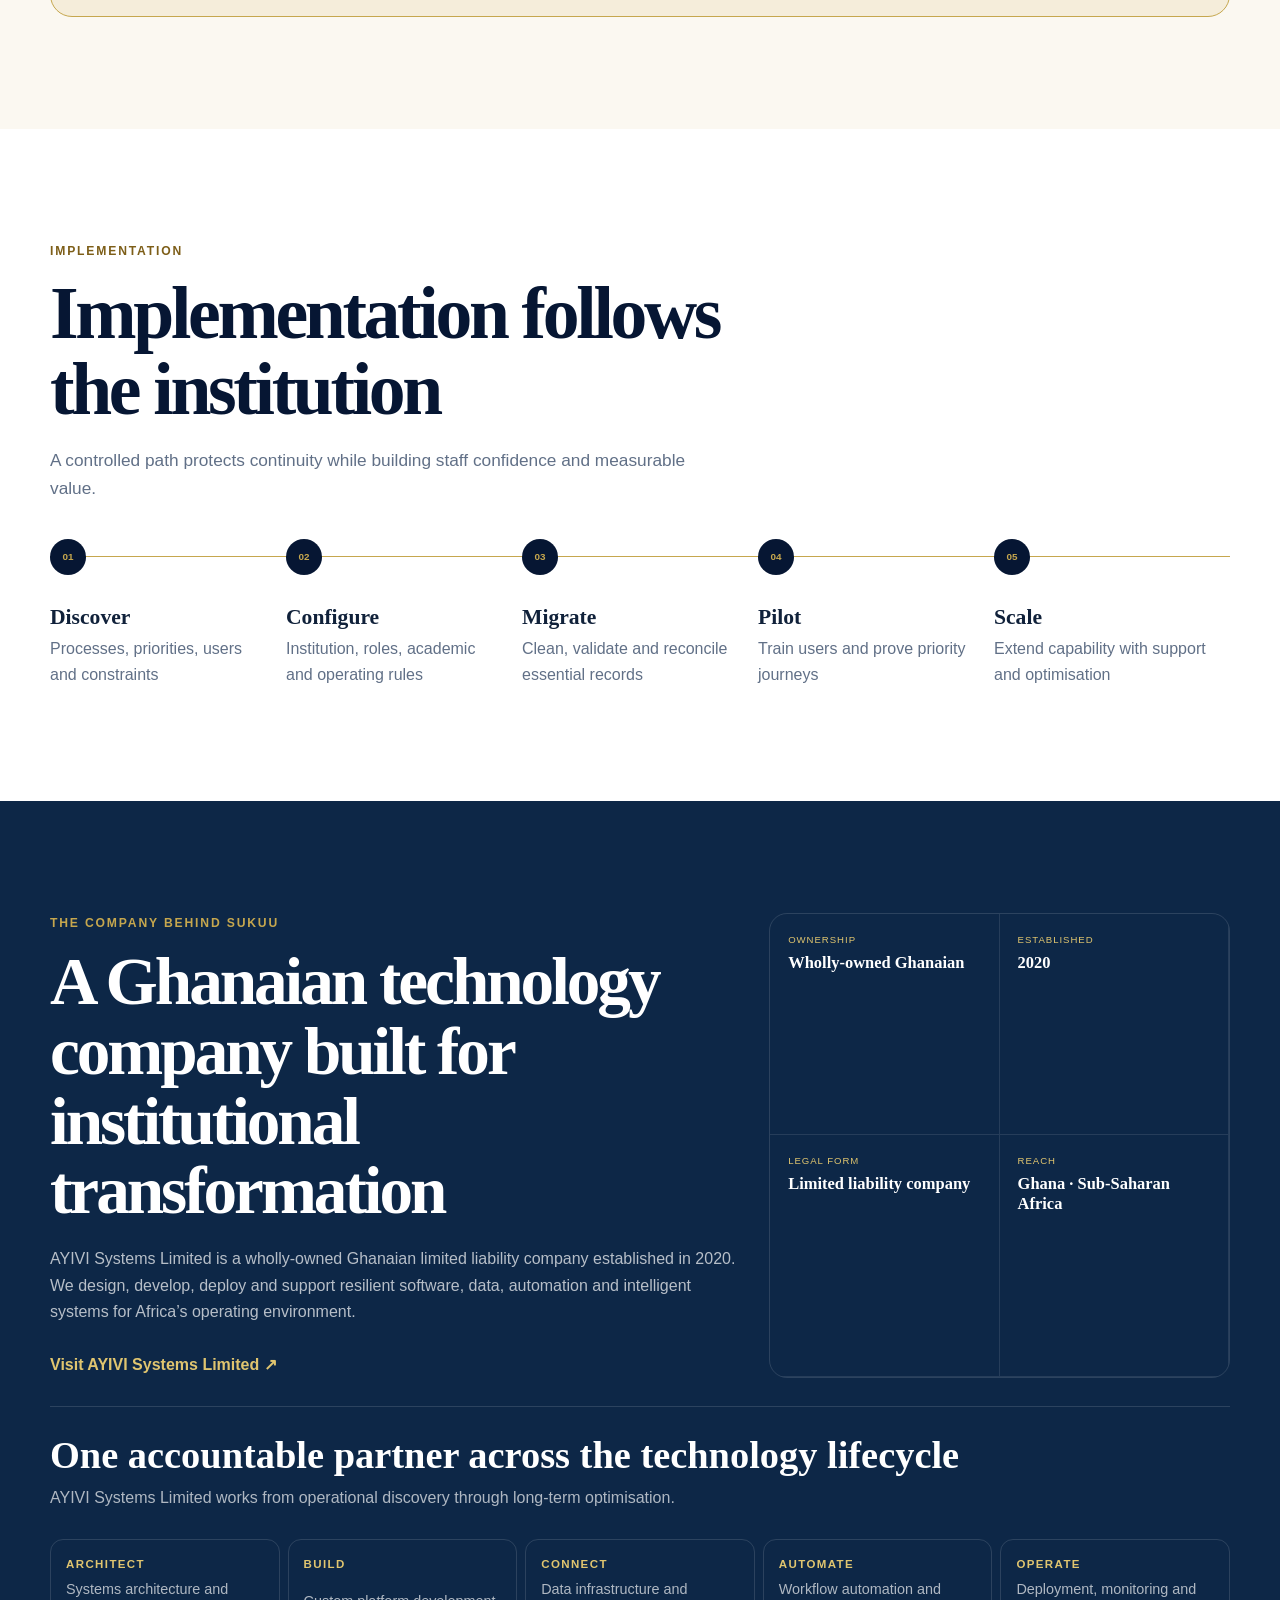
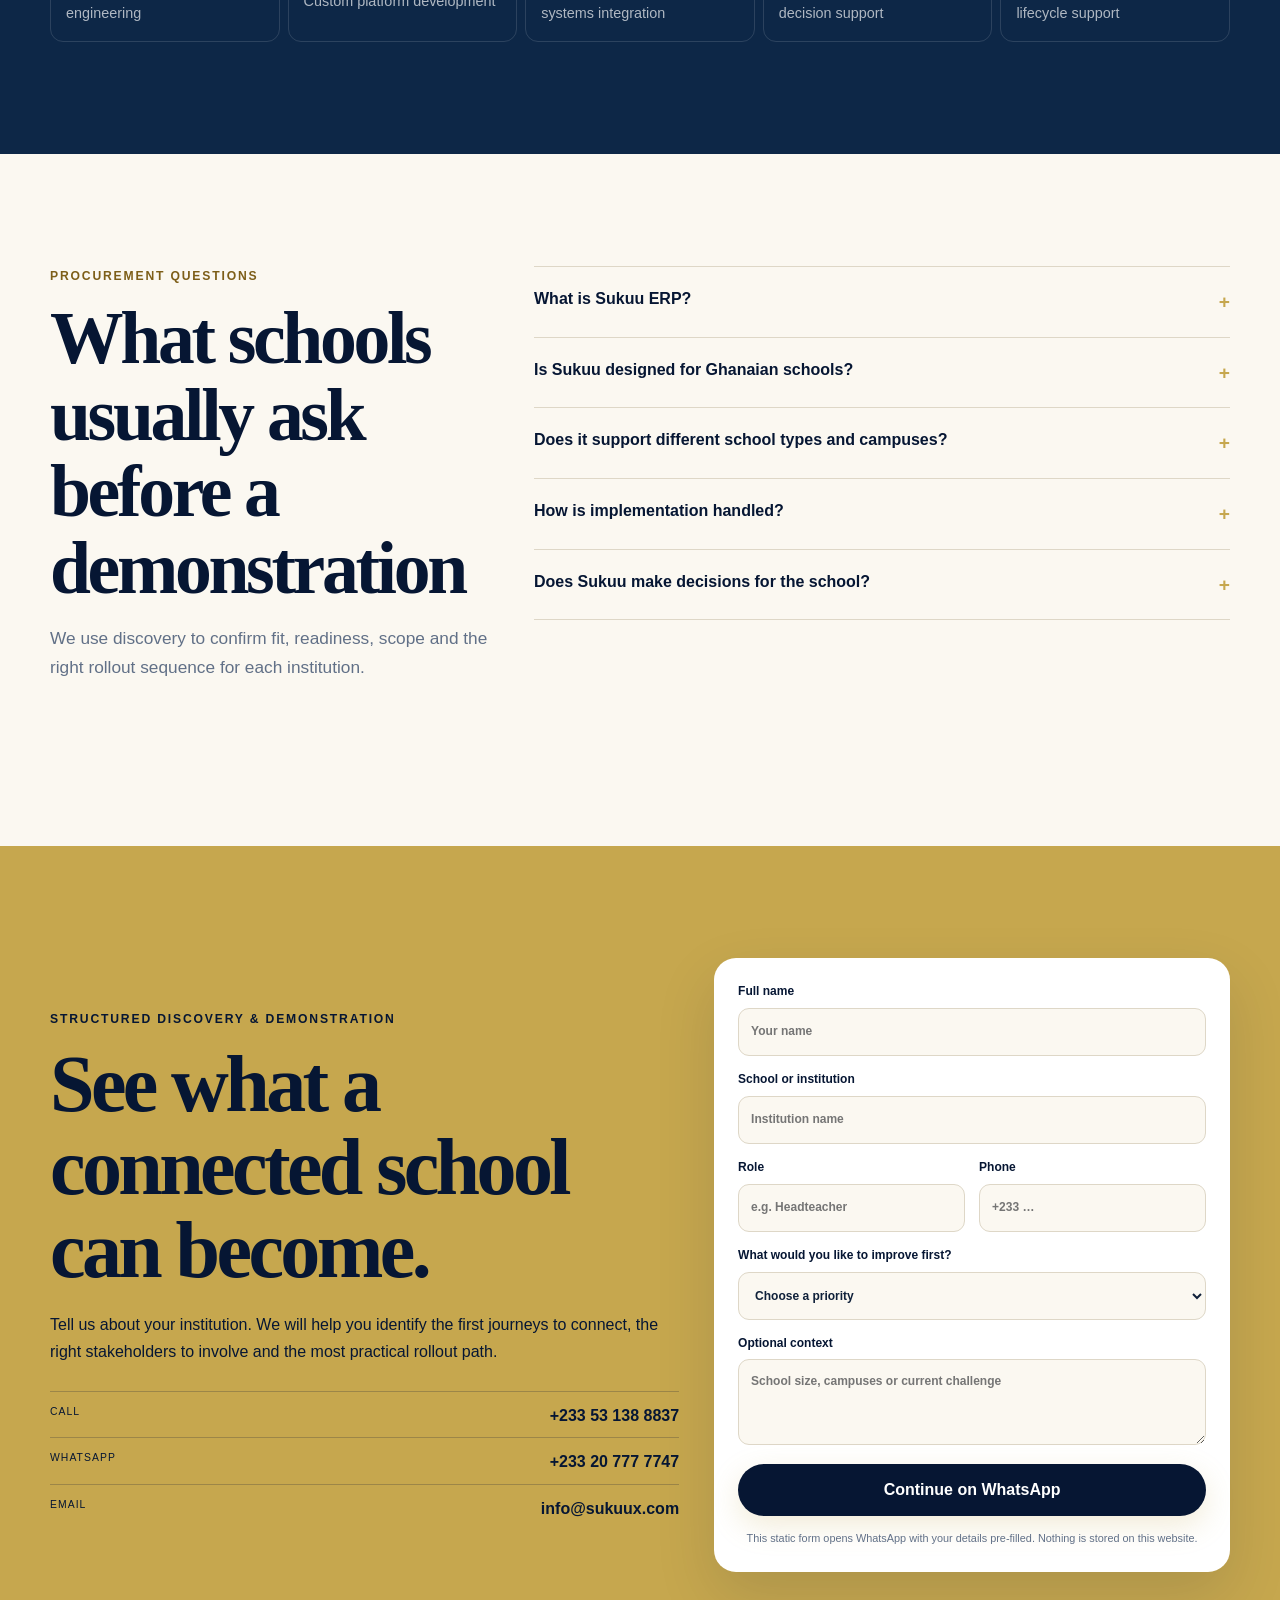
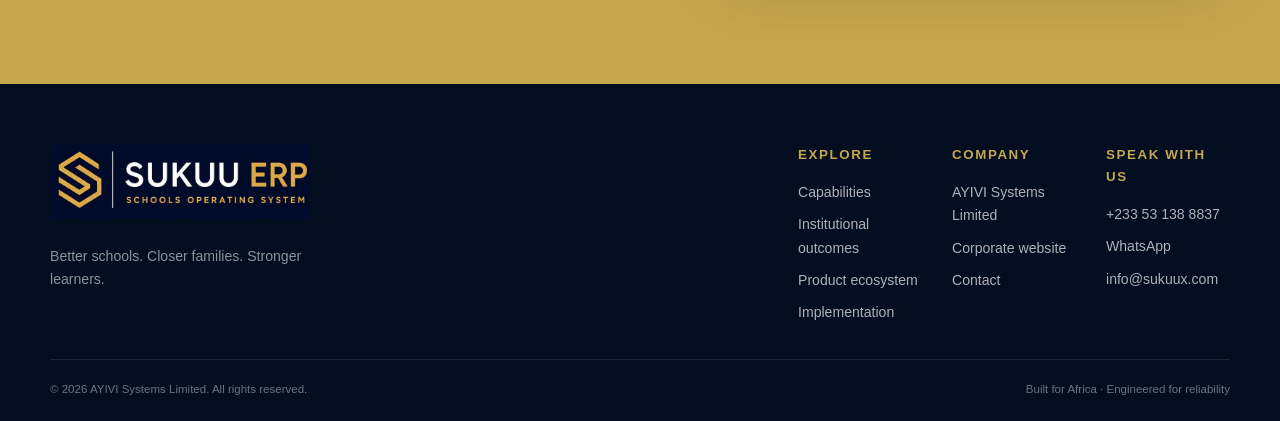
==== commit 0cf18cdd: "Interactivity, sharing, and contextual animation pass - Remove leftover 'Connected school / Enquiry " ====
--- a/index.html
+++ b/index.html
@@ -118,7 +118,7 @@
         <ol class="journey-track reveal">
           <li class="active"><b>01</b><span>Enquiry</span></li><li><b>02</b><span>Admission</span></li><li><b>03</b><span>School life</span></li><li><b>04</b><span>Progression</span></li><li><b>05</b><span>Graduation</span></li>
         </ol>
-        <p class="journey-note reveal">Family engagement, finance, teaching, wellbeing and operations remain connected throughout the learner journey.</p>
+        <p class="journey-note reveal" id="journey-note">Prospective families make contact and the school captures their interest as a governed institutional record from the first touchpoint.</p>
       </div>
     </section>
 
@@ -262,6 +262,17 @@
     <div class="container footer-grid"><div><a class="brand brand-footer" href="#top"><img class="brand-logo" src="assets/brand/sukuu-erp-official-logo.webp" width="720" height="206" alt="Sukuu ERP — Schools Operating System"></a><p>Better schools. Closer families. Stronger learners.</p></div><div><small>Explore</small><a href="#capabilities">Capabilities</a><a href="#outcomes">Institutional outcomes</a><a href="#ecosystem">Product ecosystem</a><a href="#implementation">Implementation</a></div><div><small>Company</small><a href="#company">AYIVI Systems Limited</a><a href="https://www.ayivisolutions.com/" target="_blank" rel="noopener">Corporate website</a><a href="mailto:info@sukuux.com">Contact</a></div><div><small>Speak with us</small><a href="tel:+233531388837">+233 53 138 8837</a><a href="https://wa.me/233207777747" target="_blank" rel="noopener">WhatsApp</a><a href="mailto:info@sukuux.com">info@sukuux.com</a></div></div>
     <div class="container footer-bottom"><span>© <span id="year">2026</span> AYIVI Systems Limited. All rights reserved.</span><span>Built for Africa · Engineered for reliability</span></div>
   </footer>
+  <div class="share-rail">
+    <button class="share-toggle" type="button" aria-haspopup="true" aria-expanded="false" aria-controls="share-menu" aria-label="Share this page"><svg viewBox="0 0 24 24" width="18" height="18" fill="none" stroke="currentColor" stroke-width="2" stroke-linecap="round" stroke-linejoin="round"><circle cx="18" cy="5" r="3"></circle><circle cx="6" cy="12" r="3"></circle><circle cx="18" cy="19" r="3"></circle><line x1="8.6" y1="10.6" x2="15.4" y2="6.4"></line><line x1="8.6" y1="13.4" x2="15.4" y2="17.6"></line></svg></button>
+    <div class="share-menu" id="share-menu" role="menu" hidden>
+      <a role="menuitem" data-share="whatsapp" href="#" aria-label="Share on WhatsApp"><svg viewBox="0 0 24 24" width="17" height="17" fill="currentColor"><path d="M12 2a10 10 0 0 0-8.6 15L2 22l5.2-1.4A10 10 0 1 0 12 2zm0 18.2a8.1 8.1 0 0 1-4.2-1.2l-.3-.2-3.1.8.8-3-.2-.3A8.2 8.2 0 1 1 12 20.2zm4.5-6.1c-.2-.1-1.4-.7-1.7-.8-.2-.1-.4-.1-.6.1s-.6.8-.8 1c-.1.2-.3.2-.5.1a6.7 6.7 0 0 1-2-1.2 7.4 7.4 0 0 1-1.4-1.7c-.1-.2 0-.4.1-.5l.4-.5c.1-.1.2-.3.2-.4a.5.5 0 0 0 0-.5c-.1-.1-.6-1.4-.8-1.9-.2-.5-.4-.4-.6-.4h-.5a1 1 0 0 0-.7.3 3 3 0 0 0-.9 2.2c0 1.3.9 2.6 1.1 2.8.1.2 2 3 4.7 4.2a15.6 15.6 0 0 0 1.6.6 3.8 3.8 0 0 0 1.7.1c.5-.1 1.4-.6 1.6-1.1s.2-1 .2-1.1-.2-.2-.4-.3z"></path></svg><span>WhatsApp</span></a>
+      <a role="menuitem" data-share="facebook" href="#" aria-label="Share on Facebook"><svg viewBox="0 0 24 24" width="17" height="17" fill="currentColor"><path d="M13.5 21v-7.5h2.5l.4-3H13.5V8.5c0-.9.2-1.5 1.5-1.5h1.6V4.3A21 21 0 0 0 14.3 4c-2.5 0-4.2 1.5-4.2 4.3v2.2H7.5v3h2.6V21z"></path></svg><span>Facebook</span></a>
+      <a role="menuitem" data-share="x" href="#" aria-label="Share on X"><svg viewBox="0 0 24 24" width="15" height="15" fill="currentColor"><path d="M18.3 3h3l-6.6 7.6L22.5 21h-6.1l-4.8-6.3L5.9 21H3l7-8.1L2 3h6.3l4.4 5.8zm-1 16.2h1.7L7.8 4.7H6z"></path></svg><span>X</span></a>
+      <a role="menuitem" data-share="linkedin" href="#" aria-label="Share on LinkedIn"><svg viewBox="0 0 24 24" width="16" height="16" fill="currentColor"><path d="M6.9 8.4H3.6V20H6.9zM5.3 3.4a1.9 1.9 0 1 0 0 3.9 1.9 1.9 0 0 0 0-3.9zM20.5 20h-3.3v-6.1c0-1.5-.5-2.5-1.8-2.5a2 2 0 0 0-1.9 1.3 2.4 2.4 0 0 0-.1.9V20H10s.1-10.6 0-11.6h3.3v1.6a3.3 3.3 0 0 1 3-1.6c2.2 0 3.9 1.4 3.9 4.4z"></path></svg><span>LinkedIn</span></a>
+      <a role="menuitem" data-share="email" href="#" aria-label="Share by email"><svg viewBox="0 0 24 24" width="17" height="17" fill="none" stroke="currentColor" stroke-width="2" stroke-linecap="round" stroke-linejoin="round"><rect x="3" y="5" width="18" height="14" rx="2"></rect><path d="m3 7 9 6 9-6"></path></svg><span>Email</span></a>
+      <button role="menuitem" type="button" data-share="copy"><svg viewBox="0 0 24 24" width="16" height="16" fill="none" stroke="currentColor" stroke-width="2" stroke-linecap="round" stroke-linejoin="round"><rect x="9" y="9" width="12" height="12" rx="2"></rect><path d="M5 15H4a2 2 0 0 1-2-2V4a2 2 0 0 1 2-2h9a2 2 0 0 1 2 2v1"></path></svg><span>Copy link</span></button>
+    </div>
+  </div>
   <button class="back-to-top" type="button" aria-label="Back to top">↑</button>
   <noscript><style>.reveal{opacity:1!important;transform:none!important}</style></noscript>
   <script src="assets/js/app.js" defer></script>
--- a/assets/css/styles.css
+++ b/assets/css/styles.css
@@ -80,7 +80,16 @@
 .transform{display:flex;align-items:center;justify-content:center;gap:10px;color:var(--gold);font-size:1.5rem}.transform span{height:1px;width:48px;background:var(--border)}
 .statement{margin:30px 0 0;padding:24px 0;border:0;color:var(--navy);font:italic 700 clamp(1.5rem,6vw,2.5rem)/1.25 Georgia,serif;max-width:900px}
 .journey{background:var(--navy);color:#fff;overflow:hidden}.journey::after{content:"";position:absolute;right:-220px;bottom:-250px;width:520px;height:520px;border:1px solid rgba(198,167,78,.17);border-radius:50%}
-.journey-track{list-style:none;padding:0;margin:48px 0 32px;display:grid;gap:10px;counter-reset:item;position:relative;z-index:1}.journey-track li{display:flex;align-items:center;gap:18px;border:1px solid rgba(255,255,255,.13);padding:17px;border-radius:15px;background:rgba(255,255,255,.03)}.journey-track b{font-size:.7rem;color:var(--gold)}.journey-track span{font:700 1.15rem Georgia,serif}.journey-track li.active{background:var(--gold);color:var(--navy)}.journey-track li.active b{color:var(--navy)}.journey-note{position:relative;z-index:1;max-width:770px;color:rgba(255,255,255,.7);font-size:1.05rem}
+.journey-track{list-style:none;padding:0;margin:48px 0 32px;display:grid;gap:10px;counter-reset:item;position:relative;z-index:1}.journey-track li{display:flex;align-items:center;gap:18px;border:1px solid rgba(255,255,255,.13);padding:17px;border-radius:15px;background:rgba(255,255,255,.03)}.journey-track b{font-size:.7rem;color:var(--gold)}.journey-track span{font:700 1.15rem Georgia,serif}.journey-track li.active{background:var(--gold);color:var(--navy)}.journey-track li.active b{color:var(--navy)}.journey-note{position:relative;z-index:1;max-width:770px;color:rgba(255,255,255,.7);font-size:1.05rem;transition:opacity .3s ease}
+.share-rail{position:fixed;z-index:60;right:16px;top:50%;transform:translateY(-50%)}
+.share-toggle{width:44px;height:44px;border:1px solid var(--gold);border-radius:50%;background:var(--navy);color:var(--gold);display:grid;place-items:center;box-shadow:0 12px 28px rgba(6,22,51,.28);transition:.2s}
+.share-toggle:hover,.share-toggle[aria-expanded="true"]{background:var(--gold);color:var(--navy)}
+.share-menu{position:absolute;right:56px;top:50%;transform:translateY(-50%);background:var(--navy);border:1px solid rgba(255,255,255,.14);border-radius:16px;padding:8px;display:flex;flex-direction:column;gap:2px;box-shadow:0 20px 48px rgba(6,22,51,.35);min-width:168px}
+.share-menu[hidden]{display:none}
+.share-menu a,.share-menu button{display:flex;align-items:center;gap:10px;padding:9px 10px;border-radius:10px;color:#fff;font-size:.86rem;font-weight:600;background:transparent;border:0;text-align:left;width:100%;cursor:pointer;font-family:inherit}
+.share-menu a:hover,.share-menu button:hover{background:rgba(255,255,255,.08);color:var(--gold)}
+.share-menu svg{flex:none}
+@media(max-width:560px){.share-rail{right:10px}.share-menu{right:52px;min-width:150px}}
 
 /* Capability clusters */
 .capabilities{background:#fff}.cluster-layout{display:grid;gap:20px}.cluster-tabs{display:grid;gap:8px}.cluster-tab{width:100%;text-align:left;border:1px solid var(--border);background:var(--paper);border-radius:14px;padding:14px;display:flex;gap:13px;color:var(--ink);transition:.2s}.cluster-tab:hover,.cluster-tab.active{border-color:var(--gold);background:var(--ivory)}.cluster-tab>b{color:var(--gold);font-size:.7rem;padding-top:3px}.cluster-tab>span{font-weight:800}.cluster-tab small{display:block;font-weight:400;color:var(--muted);line-height:1.45;margin-top:3px}
